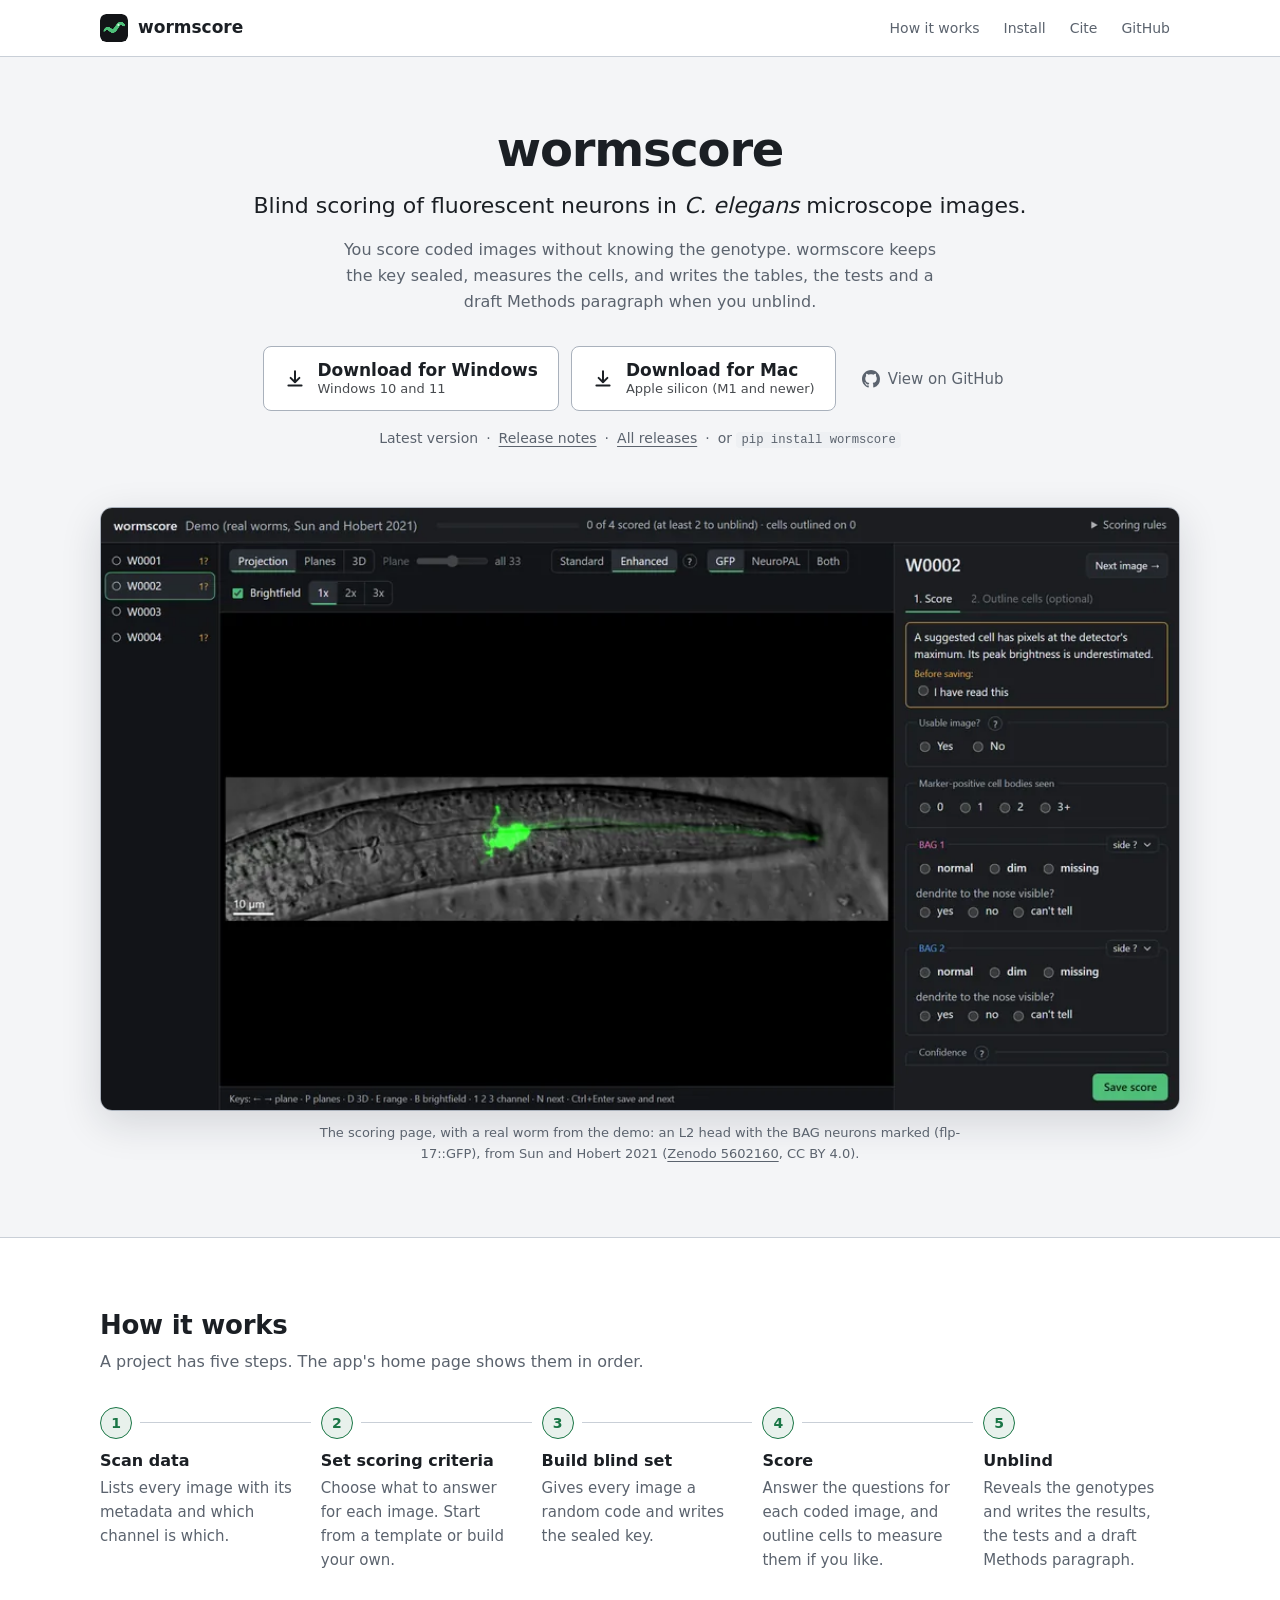
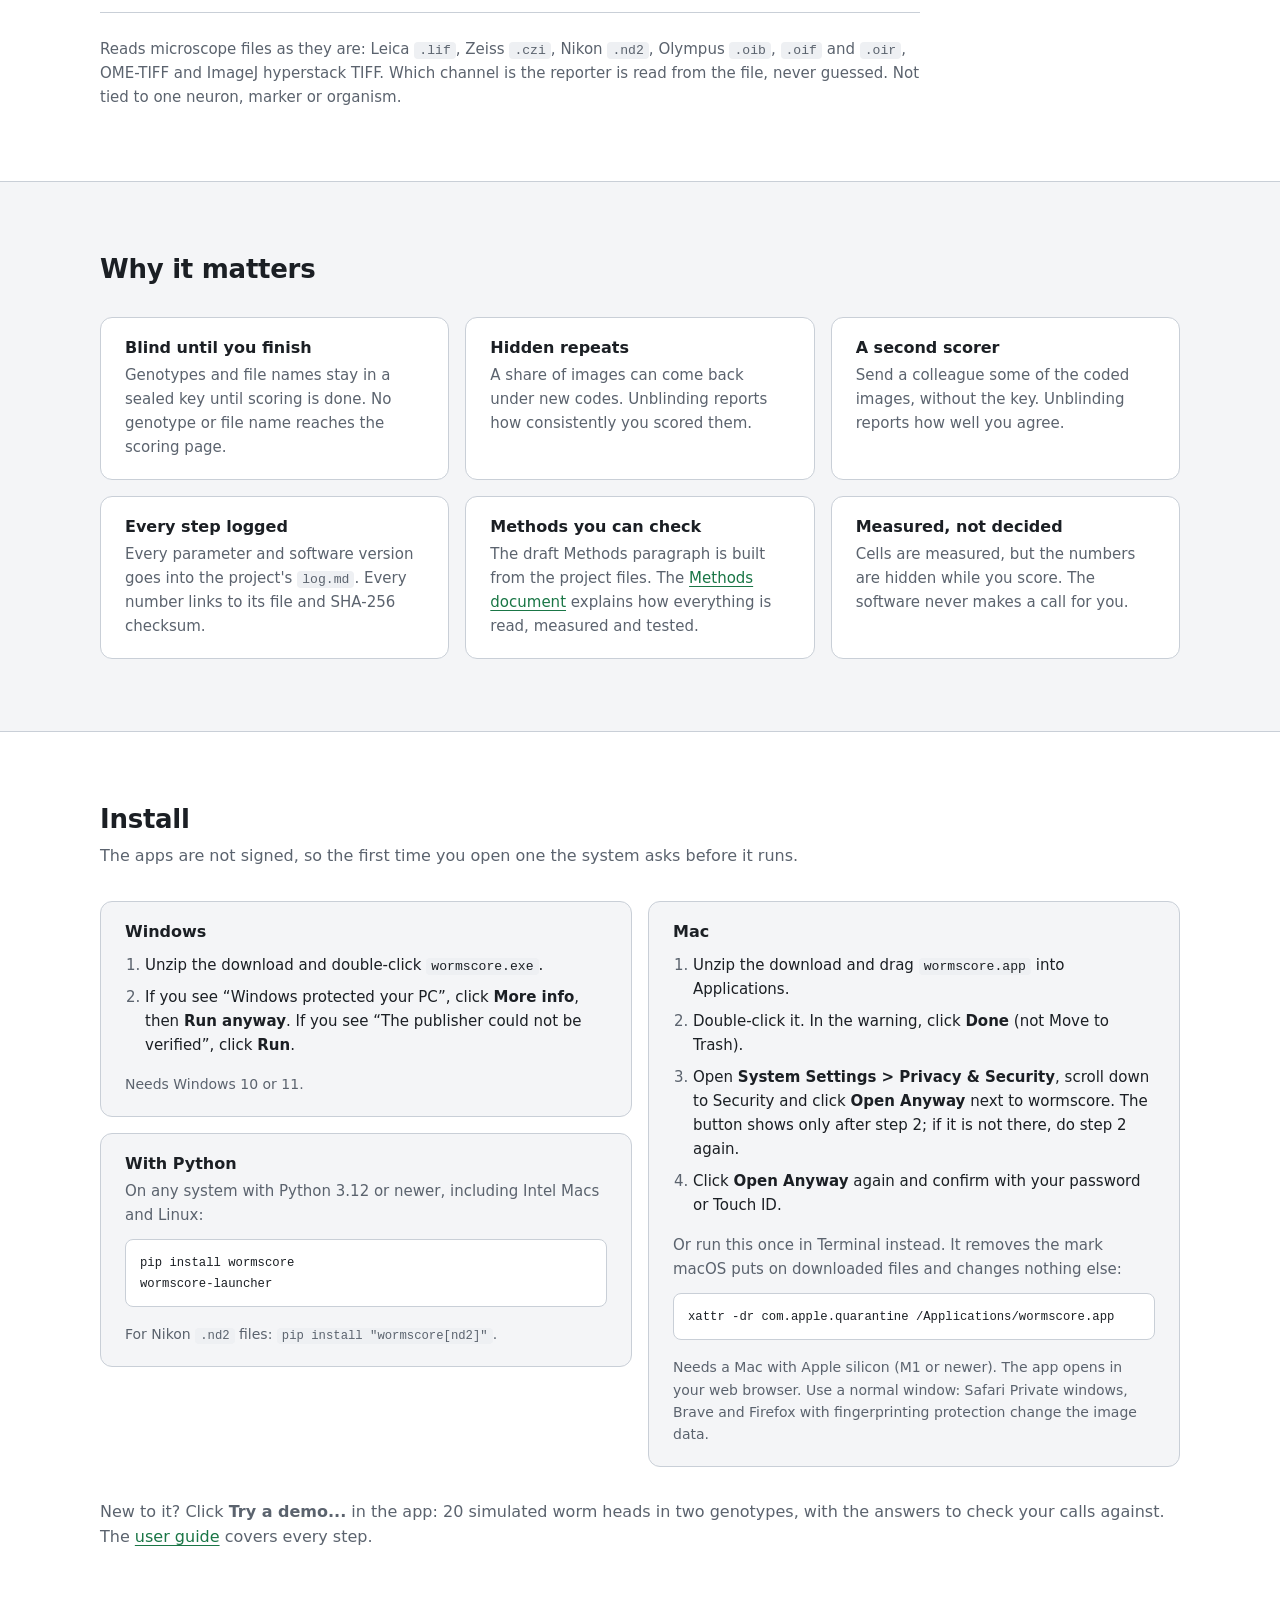
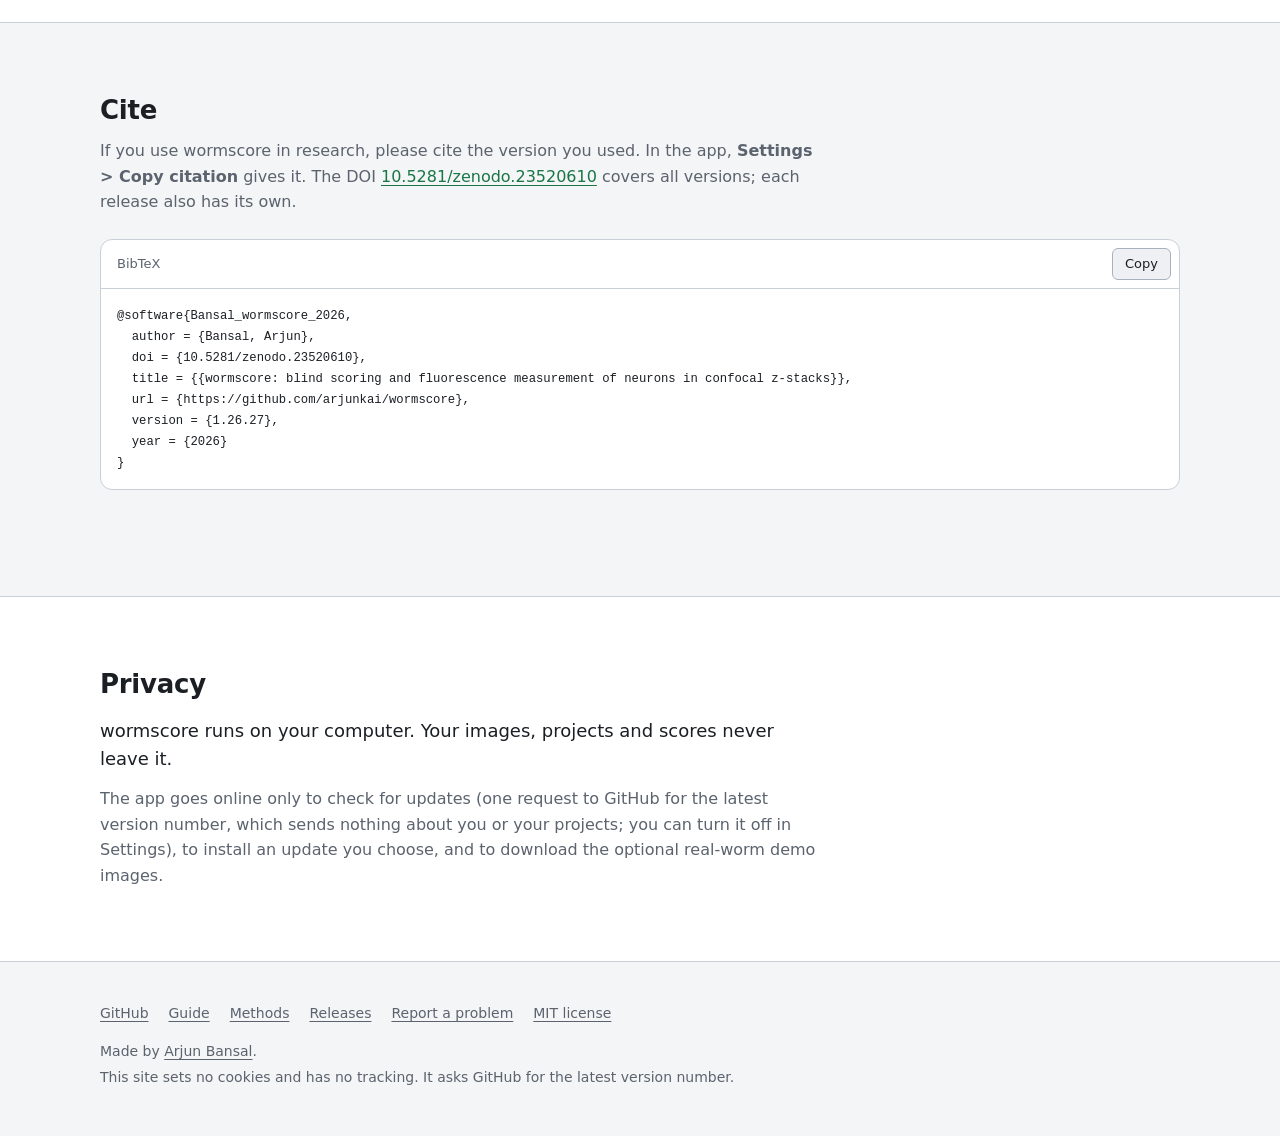
==== index.html @ 53a93a0e "Balance the install columns; 404 page, favicon.ico and a 1200x630 preview image; README wording for " ====
<!doctype html>
<html lang="en">
<head>
<meta charset="utf-8">
<meta name="viewport" content="width=device-width, initial-scale=1">
<title>wormscore: blind scoring of C. elegans images</title>
<meta name="description" content="Free desktop app for blind scoring of fluorescent neurons in C. elegans microscope images. Runs on your computer, reads microscope files as they are, and writes the tables, tests and a draft Methods paragraph when you unblind.">
<meta name="author" content="Arjun Bansal">
<meta name="color-scheme" content="light dark">
<meta name="theme-color" content="#f4f5f7" media="(prefers-color-scheme: light)">
<meta name="theme-color" content="#121417" media="(prefers-color-scheme: dark)">
<link rel="canonical" href="https://wormscore.com/">
<link rel="icon" href="favicon.ico" sizes="any">
<link rel="icon" href="img/icon.svg" type="image/svg+xml">
<link rel="apple-touch-icon" href="img/icon-192.png">
<meta property="og:type" content="website">
<meta property="og:title" content="wormscore">
<meta property="og:description" content="Blind scoring of fluorescent neurons in C. elegans microscope images. Free, open source, runs on your computer.">
<meta property="og:url" content="https://wormscore.com/">
<meta property="og:image" content="https://wormscore.com/img/og.png">
<meta property="og:image:width" content="1200">
<meta property="og:image:height" content="630">
<meta property="og:image:alt" content="The wormscore scoring page">
<meta name="twitter:card" content="summary_large_image">
<link rel="stylesheet" href="style.css">
<script src="site.js" defer></script>
</head>
<body>
<a class="skip" href="#main">Skip to content</a>

<header class="top">
  <div class="wrap top-in">
    <a class="brand" href="./" aria-label="wormscore home"><img src="img/icon.svg" alt="" width="28" height="28"><span>wormscore</span></a>
    <nav class="top-nav" aria-label="Site">
      <a href="#how">How it works</a>
      <a href="#install">Install</a>
      <a href="#cite">Cite</a>
      <a href="https://github.com/arjunkai/wormscore">GitHub</a>
    </nav>
  </div>
</header>

<main id="main">
  <section class="hero wrap" aria-labelledby="title">
    <h1 id="title">wormscore</h1>
    <p class="lede">Blind scoring of fluorescent neurons in <i>C.&nbsp;elegans</i> microscope images.</p>
    <p class="sub">You score coded images without knowing the genotype. wormscore keeps the key sealed, measures
      the cells, and writes the tables, the tests and a draft Methods paragraph when you unblind.</p>

    <div class="dl" role="group" aria-label="Download">
      <a class="dl-btn" id="dl-win" href="https://github.com/arjunkai/wormscore/releases/latest/download/wormscore-windows.zip">
        <svg class="dl-ic" viewBox="0 0 20 20" aria-hidden="true"><path d="M10 3v10m0 0-4-4m4 4 4-4M4 16h12"/></svg>
        <span class="dl-text"><span class="dl-main">Download for Windows</span><span class="dl-sub">Windows 10 and 11</span></span>
      </a>
      <a class="dl-btn" id="dl-mac" href="https://github.com/arjunkai/wormscore/releases/latest/download/wormscore-mac.zip">
        <svg class="dl-ic" viewBox="0 0 20 20" aria-hidden="true"><path d="M10 3v10m0 0-4-4m4 4 4-4M4 16h12"/></svg>
        <span class="dl-text"><span class="dl-main">Download for Mac</span><span class="dl-sub">Apple silicon (M1 and newer)</span></span>
      </a>
      <a class="gh-btn" href="https://github.com/arjunkai/wormscore">
        <svg class="gh-ic" viewBox="0 0 16 16" aria-hidden="true"><path d="M8 0C3.58 0 0 3.58 0 8c0 3.54 2.29 6.53 5.47 7.59.4.07.55-.17.55-.38 0-.19-.01-.82-.01-1.49-2.01.37-2.53-.49-2.69-.94-.09-.23-.48-.94-.82-1.13-.28-.15-.68-.52-.01-.53.63-.01 1.08.58 1.23.82.72 1.21 1.87.87 2.33.66.07-.52.28-.87.51-1.07-1.78-.2-3.64-.89-3.64-3.95 0-.87.31-1.59.82-2.15-.08-.2-.36-1.02.08-2.12 0 0 .67-.21 2.2.82.64-.18 1.32-.27 2-.27.68 0 1.36.09 2 .27 1.53-1.04 2.2-.82 2.2-.82.44 1.1.16 1.92.08 2.12.51.56.82 1.27.82 2.15 0 3.07-1.87 3.75-3.65 3.95.29.25.54.73.54 1.48 0 1.07-.01 1.93-.01 2.2 0 .21.15.46.55.38A8.013 8.013 0 0 0 16 8c0-4.42-3.58-8-8-8z"/></svg>
        View on GitHub
      </a>
    </div>
    <p class="meta">
      <span id="ver">Latest version</span>
      <span class="dot" aria-hidden="true">·</span>
      <a id="notes" href="https://github.com/arjunkai/wormscore/releases/latest">Release notes</a>
      <span class="dot" aria-hidden="true">·</span>
      <a href="https://github.com/arjunkai/wormscore/releases">All releases</a>
      <span class="dot" aria-hidden="true">·</span>
      <span>or <code>pip install wormscore</code></span>
    </p>

    <figure class="shot">
      <picture>
        <source type="image/webp" srcset="img/scoring-1020.webp 1020w, img/scoring-2040.webp 2040w" sizes="(min-width: 1112px) 1080px, calc(100vw - 32px)">
        <img src="img/scoring.png" fetchpriority="high" width="2040" height="1140" alt="The scoring page: a coded image of a worm head with brightfield on, the list of codes on the left and the questions for each cell on the right">
      </picture>
      <figcaption>The scoring page, with a real worm from the demo: an L2 head with the BAG neurons marked
        (flp-17::GFP), from Sun and Hobert 2021 (<a href="https://doi.org/10.5281/zenodo.5602160">Zenodo&nbsp;5602160</a>, CC&nbsp;BY&nbsp;4.0).</figcaption>
    </figure>
  </section>

  <section class="band" id="how" aria-labelledby="how-h">
    <div class="wrap">
      <h2 id="how-h">How it works</h2>
      <p class="intro">A project has five steps. The app's home page shows them in order.</p>
      <ol class="steps">
        <li><h3>Scan data</h3><p>Lists every image with its metadata and which channel is which.</p></li>
        <li><h3>Set scoring criteria</h3><p>Choose what to answer for each image. Start from a template or build your own.</p></li>
        <li><h3>Build blind set</h3><p>Gives every image a random code and writes the sealed key.</p></li>
        <li><h3>Score</h3><p>Answer the questions for each coded image, and outline cells to measure them if you like.</p></li>
        <li><h3>Unblind</h3><p>Reveals the genotypes and writes the results, the tests and a draft Methods paragraph.</p></li>
      </ol>
      <p class="formats">Reads microscope files as they are: Leica <code>.lif</code>, Zeiss <code>.czi</code>,
        Nikon <code>.nd2</code>, Olympus <code>.oib</code>, <code>.oif</code> and <code>.oir</code>, OME-TIFF and
        ImageJ hyperstack TIFF. Which channel is the reporter is read from the file, never guessed.
        Not tied to one neuron, marker or organism.</p>
    </div>
  </section>

  <section class="wrap sect" id="why" aria-labelledby="why-h">
    <h2 id="why-h">Why it matters</h2>
    <div class="grid">
      <div class="card"><h3>Blind until you finish</h3><p>Genotypes and file names stay in a sealed key until scoring is done. No genotype or file name reaches the scoring page.</p></div>
      <div class="card"><h3>Hidden repeats</h3><p>A share of images can come back under new codes. Unblinding reports how consistently you scored them.</p></div>
      <div class="card"><h3>A second scorer</h3><p>Send a colleague some of the coded images, without the key. Unblinding reports how well you agree.</p></div>
      <div class="card"><h3>Every step logged</h3><p>Every parameter and software version goes into the project's <code>log.md</code>. Every number links to its file and SHA-256 checksum.</p></div>
      <div class="card"><h3>Methods you can check</h3><p>The draft Methods paragraph is built from the project files. The <a href="https://github.com/arjunkai/wormscore/blob/main/docs/METHODS.md">Methods document</a> explains how everything is read, measured and tested.</p></div>
      <div class="card"><h3>Measured, not decided</h3><p>Cells are measured, but the numbers are hidden while you score. The software never makes a call for you.</p></div>
    </div>
  </section>

  <section class="band" id="install" aria-labelledby="install-h">
    <div class="wrap">
      <h2 id="install-h">Install</h2>
      <p class="intro">The apps are not signed, so the first time you open one the system asks before it runs.</p>
      <div class="grid two">
        <div class="col">
        <div class="card">
          <h3>Windows</h3>
          <ol class="plain">
            <li>Unzip the download and double-click <code>wormscore.exe</code>.</li>
            <li>If you see <q>Windows protected your PC</q>, click <b>More info</b>, then <b>Run anyway</b>.
              If you see <q>The publisher could not be verified</q>, click <b>Run</b>.</li>
          </ol>
          <p class="req">Needs Windows 10 or 11.</p>
        </div>
        <div class="card">
          <h3>With Python</h3>
          <p>On any system with Python 3.12 or newer, including Intel Macs and Linux:</p>
          <pre><code>pip install wormscore
wormscore-launcher</code></pre>
          <p class="req">For Nikon <code>.nd2</code> files: <code>pip install "wormscore[nd2]"</code>.</p>
        </div>
        </div>
        <div class="card">
          <h3>Mac</h3>
          <ol class="plain">
            <li>Unzip the download and drag <code>wormscore.app</code> into Applications.</li>
            <li>Double-click it. In the warning, click <b>Done</b> (not Move to Trash).</li>
            <li>Open <b>System Settings &gt; Privacy &amp; Security</b>, scroll down to Security and click
              <b>Open Anyway</b> next to wormscore. The button shows only after step 2; if it is not there, do step 2 again.</li>
            <li>Click <b>Open Anyway</b> again and confirm with your password or Touch ID.</li>
          </ol>
          <p class="alt">Or run this once in Terminal instead. It removes the mark macOS puts on downloaded files and changes nothing else:</p>
          <pre><code>xattr -dr com.apple.quarantine /Applications/wormscore.app</code></pre>
          <p class="req">Needs a Mac with Apple silicon (M1 or newer). The app opens in your web browser. Use a normal window: Safari Private windows, Brave and Firefox with fingerprinting protection change the image data.</p>
        </div>
      </div>
      <p class="after">New to it? Click <b>Try a demo...</b> in the app: 20 simulated worm heads in two genotypes, with the answers to check your calls against.
        The <a href="https://github.com/arjunkai/wormscore/blob/main/docs/GUIDE.md">user guide</a> covers every step.</p>
    </div>
  </section>

  <section class="wrap sect" id="cite" aria-labelledby="cite-h">
    <h2 id="cite-h">Cite</h2>
    <p>If you use wormscore in research, please cite the version you used. In the app, <b>Settings &gt; Copy citation</b>
      gives it. The DOI <a href="https://doi.org/10.5281/zenodo.23520610">10.5281/zenodo.23520610</a> covers all versions;
      each release also has its own.</p>
    <div class="cite">
      <div class="cite-head">
        <span>BibTeX</span>
        <button type="button" class="copy" id="copy" hidden>Copy</button>
      </div>
      <pre id="bibtex" tabindex="0" aria-label="BibTeX citation"><code>@software{Bansal_wormscore_2026,
  author = {Bansal, Arjun},
  doi = {10.5281/zenodo.23520610},
  title = {{wormscore: blind scoring and fluorescence measurement of neurons in confocal z-stacks}},
  url = {https://github.com/arjunkai/wormscore},
  version = {<span id="bib-ver">1.26.27</span>},
  year = {2026}
}</code></pre>
    </div>
    <p class="status" id="copy-status" role="status" aria-live="polite"></p>
  </section>

  <section class="band" id="privacy" aria-labelledby="privacy-h">
    <div class="wrap narrow">
      <h2 id="privacy-h">Privacy</h2>
      <p>wormscore runs on your computer. Your images, projects and scores never leave it.</p>
      <p>The app goes online only to check for updates (one request to GitHub for the latest version number,
        which sends nothing about you or your projects; you can turn it off in Settings), to install an update
        you choose, and to download the optional real-worm demo images.</p>
    </div>
  </section>
</main>

<footer class="foot">
  <div class="wrap foot-in">
    <nav aria-label="Links">
      <a href="https://github.com/arjunkai/wormscore">GitHub</a>
      <a href="https://github.com/arjunkai/wormscore/blob/main/docs/GUIDE.md">Guide</a>
      <a href="https://github.com/arjunkai/wormscore/blob/main/docs/METHODS.md">Methods</a>
      <a href="https://github.com/arjunkai/wormscore/releases">Releases</a>
      <a href="https://github.com/arjunkai/wormscore/issues/new">Report a problem</a>
      <a href="https://github.com/arjunkai/wormscore/blob/main/LICENSE">MIT license</a>
    </nav>
    <p>Made by <a href="https://github.com/arjunkai">Arjun Bansal</a>.</p>
    <p>This site sets no cookies and has no tracking. It asks GitHub for the latest version number.</p>
  </div>
</footer>
</body>
</html>
---- style.css ----
/* wormscore.com. Palette and type from the app (src/wormscore/static/home.css). */
:root {
  color-scheme: light;
  --bg: #f4f5f7;
  --panel: #ffffff;
  --raised: #eef0f3;
  --hover: #e6e9ed;
  --line: #c9cfd7;
  --line-strong: #a9b1bc;
  --text: #1b1f24;
  --muted: #5b636e;
  --accent: #1a7646;
  --accent-ink: #ffffff;
  --accent-soft: rgba(26, 118, 70, .10);
  --focus: #2b6fc4;
  --shot-edge: #a9b1bc;

  --radius-sm: 6px;
  --radius: 8px;
  --radius-lg: 12px;
  --font: "Segoe UI Variable Text", "Segoe UI", system-ui, -apple-system, BlinkMacSystemFont, "Helvetica Neue", sans-serif;
  --font-display: "Segoe UI Variable Display", "Segoe UI", system-ui, -apple-system, BlinkMacSystemFont, "Helvetica Neue", sans-serif;
  --mono: ui-monospace, "Cascadia Mono", "SF Mono", Consolas, Menlo, monospace;
  --max: 1080px;
  --gutter: 16px;
}
@media (prefers-color-scheme: dark) {
  :root {
    color-scheme: dark;
    --bg: #121417;
    --panel: #1a1d21;
    --raised: #23272d;
    --hover: #2a2f36;
    --line: #31363d;
    --line-strong: #434a53;
    --text: #e4e6e9;
    --muted: #adb3bc;
    --accent: #4fbf7a;
    --accent-ink: #0d1f14;
    --accent-soft: rgba(79, 191, 122, .12);
    --focus: #5aa9ff;
    --shot-edge: #31363d;
  }
}
@media (min-width: 640px) { :root { --gutter: 24px; } }

* { box-sizing: border-box; }
[hidden] { display: none !important; }
html { scroll-behavior: smooth; -webkit-text-size-adjust: 100%; }
@media (prefers-reduced-motion: reduce) { html { scroll-behavior: auto; } }
body {
  margin: 0; background: var(--bg); color: var(--text);
  font: 16px/1.6 var(--font);
  -webkit-font-smoothing: antialiased;
}
a { color: var(--accent); text-underline-offset: 3px; text-decoration-thickness: 1px; }
a:hover { text-decoration-thickness: 2px; }
a:focus-visible, button:focus-visible, pre:focus-visible { outline: 2px solid var(--focus); outline-offset: 2px; border-radius: 4px; }
code, pre { font-family: var(--mono); font-size: .875em; }
:not(pre) > code { background: var(--raised); padding: 1px 5px; border-radius: 4px; white-space: nowrap; }
h1, h2, h3 { font-family: var(--font-display); line-height: 1.2; margin: 0; }
h2 { font-size: 26px; font-weight: 600; letter-spacing: -.01em; }
h3 { font-size: 16px; font-weight: 600; }
p { margin: 0; }
img { max-width: 100%; height: auto; display: block; }

.wrap { max-width: calc(var(--max) + 2 * var(--gutter)); margin: 0 auto; padding: 0 var(--gutter); }
.narrow p { max-width: 720px; }

.skip { position: absolute; left: -9999px; top: 8px; z-index: 10; background: var(--panel); color: var(--text); padding: 8px 12px; border-radius: var(--radius); }
.skip:focus { left: 8px; }

/* ------------------------------------------------------------ top bar */
.top { background: var(--panel); border-bottom: 1px solid var(--line); }
.top-in { display: flex; align-items: center; justify-content: space-between; gap: 16px; min-height: 56px; }
.brand { display: flex; align-items: center; gap: 10px; color: var(--text); text-decoration: none; font-weight: 600; font-size: 17px; }
.brand img { border-radius: 6px; }
.top-nav { display: flex; gap: 4px; }
.top-nav a { color: var(--muted); text-decoration: none; font-size: 14px; padding: 6px 10px; border-radius: var(--radius-sm); }
.top-nav a:hover { color: var(--text); background: var(--raised); }

/* ------------------------------------------------------------ hero */
.hero { padding-top: 64px; padding-bottom: 72px; text-align: center; }
.hero h1 { font-size: 48px; font-weight: 700; letter-spacing: -.025em; }
.lede { margin-top: 12px; font-size: 22px; line-height: 1.4; font-family: var(--font-display); }
.sub { margin: 16px auto 0; max-width: 600px; color: var(--muted); }

.dl { margin-top: 32px; display: flex; flex-wrap: wrap; justify-content: center; align-items: center; gap: 12px; }
.dl-btn {
  display: inline-flex; align-items: center; gap: 12px; min-width: 260px;
  padding: 12px 20px; border-radius: var(--radius); text-align: left; text-decoration: none;
  background: var(--panel); color: var(--text); border: 1px solid var(--line-strong);
  transition: background .12s, border-color .12s, filter .12s;
}
.dl-btn:hover { background: var(--hover); }
.dl-btn.mine { background: var(--accent); border-color: var(--accent); color: var(--accent-ink); }
.dl-btn.mine:hover { filter: brightness(1.08); background: var(--accent); }
.dl-text { display: flex; flex-direction: column; }
.dl-main { font-weight: 600; font-size: 17px; line-height: 1.3; }
.dl-sub { font-size: 13px; line-height: 1.3; opacity: .8; }
.dl-ic { width: 22px; height: 22px; flex: none; fill: none; stroke: currentColor; stroke-width: 1.8; stroke-linecap: round; stroke-linejoin: round; }
.gh-btn {
  display: inline-flex; align-items: center; gap: 8px; padding: 12px 14px; border-radius: var(--radius);
  color: var(--muted); text-decoration: none; font-size: 15px;
}
.gh-btn:hover { color: var(--text); background: var(--raised); }
.gh-ic { width: 18px; height: 18px; fill: currentColor; }

.meta { margin-top: 16px; font-size: 14px; color: var(--muted); display: flex; flex-wrap: wrap; justify-content: center; gap: 4px 8px; }
.meta a { color: var(--muted); }
.meta a:hover { color: var(--text); }
#ver { font-variant-numeric: tabular-nums; }

.shot { margin: 56px 0 0; }
.shot img { width: 100%; border-radius: var(--radius-lg); border: 1px solid var(--shot-edge); box-shadow: 0 12px 40px rgba(20, 30, 40, .14); }
@media (prefers-color-scheme: dark) { .shot img { box-shadow: 0 12px 40px rgba(0, 0, 0, .5); } }
.shot figcaption { margin: 12px auto 0; max-width: 680px; font-size: 13px; color: var(--muted); }
.shot figcaption a { color: inherit; }

/* ------------------------------------------------------------ sections */
.band { background: var(--panel); border-top: 1px solid var(--line); border-bottom: 1px solid var(--line); padding: 72px 0; }
.sect { padding-top: 72px; padding-bottom: 72px; }
.intro { margin-top: 8px; color: var(--muted); }
.band + .sect, .sect + .band { margin-top: 0; }

.steps { list-style: none; counter-reset: step; margin: 32px 0 0; padding: 0; display: grid; gap: 24px; grid-template-columns: repeat(5, 1fr); }
.steps li { counter-increment: step; position: relative; padding-top: 44px; }
.steps li::before {
  content: counter(step); position: absolute; top: 0; left: 0;
  width: 30px; height: 30px; border-radius: 50%; display: grid; place-items: center;
  font: 600 14px/1 var(--font); color: var(--accent); background: var(--accent-soft); border: 1px solid var(--accent);
}
.steps li:not(:last-child)::after { content: ""; position: absolute; top: 15px; left: 40px; right: -14px; height: 1px; background: var(--line); }
.steps p { margin-top: 6px; color: var(--muted); font-size: 15px; }
.formats { margin-top: 40px; padding-top: 24px; border-top: 1px solid var(--line); color: var(--muted); font-size: 15px; max-width: 820px; }

.grid { margin-top: 32px; display: grid; gap: 16px; grid-template-columns: repeat(3, 1fr); }
.grid.two { grid-template-columns: repeat(2, 1fr); align-items: start; }
.grid > * { min-width: 0; }
.card { background: var(--panel); border: 1px solid var(--line); border-radius: var(--radius-lg); padding: 20px 24px; }
.band .card { background: var(--bg); }
.card p { margin-top: 8px; color: var(--muted); font-size: 15px; }
.card h3 + p { margin-top: 6px; }

.plain { margin: 12px 0 0; padding-left: 20px; font-size: 15px; }
.plain li + li { margin-top: 8px; }
.plain li::marker { color: var(--muted); }
pre { margin: 12px 0 0; padding: 12px 14px; background: var(--raised); border-radius: var(--radius); overflow-x: auto; line-height: 1.5; }
.band pre { background: var(--panel); border: 1px solid var(--line); }
.card .alt { margin-top: 16px; }
.card .req { margin-top: 16px; font-size: 14px; }
.col { display: grid; gap: 16px; }
.after { margin-top: 32px; color: var(--muted); }

/* ------------------------------------------------------------ cite */
#cite > p { margin-top: 12px; max-width: 720px; color: var(--muted); }
.cite { margin-top: 24px; border: 1px solid var(--line); border-radius: var(--radius-lg); background: var(--panel); overflow: hidden; }
.cite-head { display: flex; align-items: center; justify-content: space-between; padding: 8px 8px 8px 16px; border-bottom: 1px solid var(--line); font-size: 13px; color: var(--muted); }
.cite pre { margin: 0; border-radius: 0; background: none; padding: 16px; font-size: 14px; }
.copy {
  font: 500 13px/1 var(--font); color: var(--text); background: var(--raised); border: 1px solid var(--line-strong);
  border-radius: var(--radius-sm); padding: 7px 12px; cursor: pointer; min-height: 32px;
}
.copy:hover { background: var(--hover); }
.status { margin-top: 8px; min-height: 1.6em; font-size: 14px; color: var(--muted); }

/* ------------------------------------------------------------ privacy, footer */
#privacy p + p { margin-top: 12px; }
#privacy h2 + p { margin-top: 16px; }
#privacy p { color: var(--muted); }
#privacy p:first-of-type { color: var(--text); font-size: 18px; }

.foot { padding: 40px 0 48px; font-size: 14px; color: var(--muted); }
.foot nav { display: flex; flex-wrap: wrap; gap: 8px 20px; }
.foot a { color: var(--muted); }
.foot a:hover { color: var(--text); }
.foot p { margin-top: 16px; }
.foot p + p { margin-top: 4px; }

/* ------------------------------------------------------------ narrower screens */
@media (max-width: 960px) {
  .steps { grid-template-columns: 1fr; gap: 20px; max-width: 560px; }
  .steps li { padding: 0 0 0 46px; }
  .steps li::after { display: none; }
  .steps p { margin-top: 2px; }
  .grid { grid-template-columns: repeat(2, 1fr); }
}
@media (max-width: 720px) {
  .grid, .grid.two { grid-template-columns: 1fr; }
  .top-nav a:not(:last-child) { display: none; }
  .hero { padding-top: 40px; padding-bottom: 48px; }
  .hero h1 { font-size: 38px; }
  .lede { font-size: 19px; }
  .band, .sect { padding-top: 48px; padding-bottom: 48px; }
  .sect { padding-top: 48px; }
  h2 { font-size: 22px; }
  .shot { margin-top: 40px; }
  .card { padding: 16px 18px; }
}
@media (max-width: 560px) {
  :not(pre) > code { white-space: normal; overflow-wrap: anywhere; }
  .dl { flex-direction: column; align-items: stretch; }
  .dl-btn { min-width: 0; }
  .gh-btn { justify-content: center; }
  .meta .dot:last-of-type { display: none; }
}

/* ------------------------------------------------------------ 404 */
.notfound h1 { font-size: 32px; }
.notfound p { margin-top: 12px; color: var(--muted); }
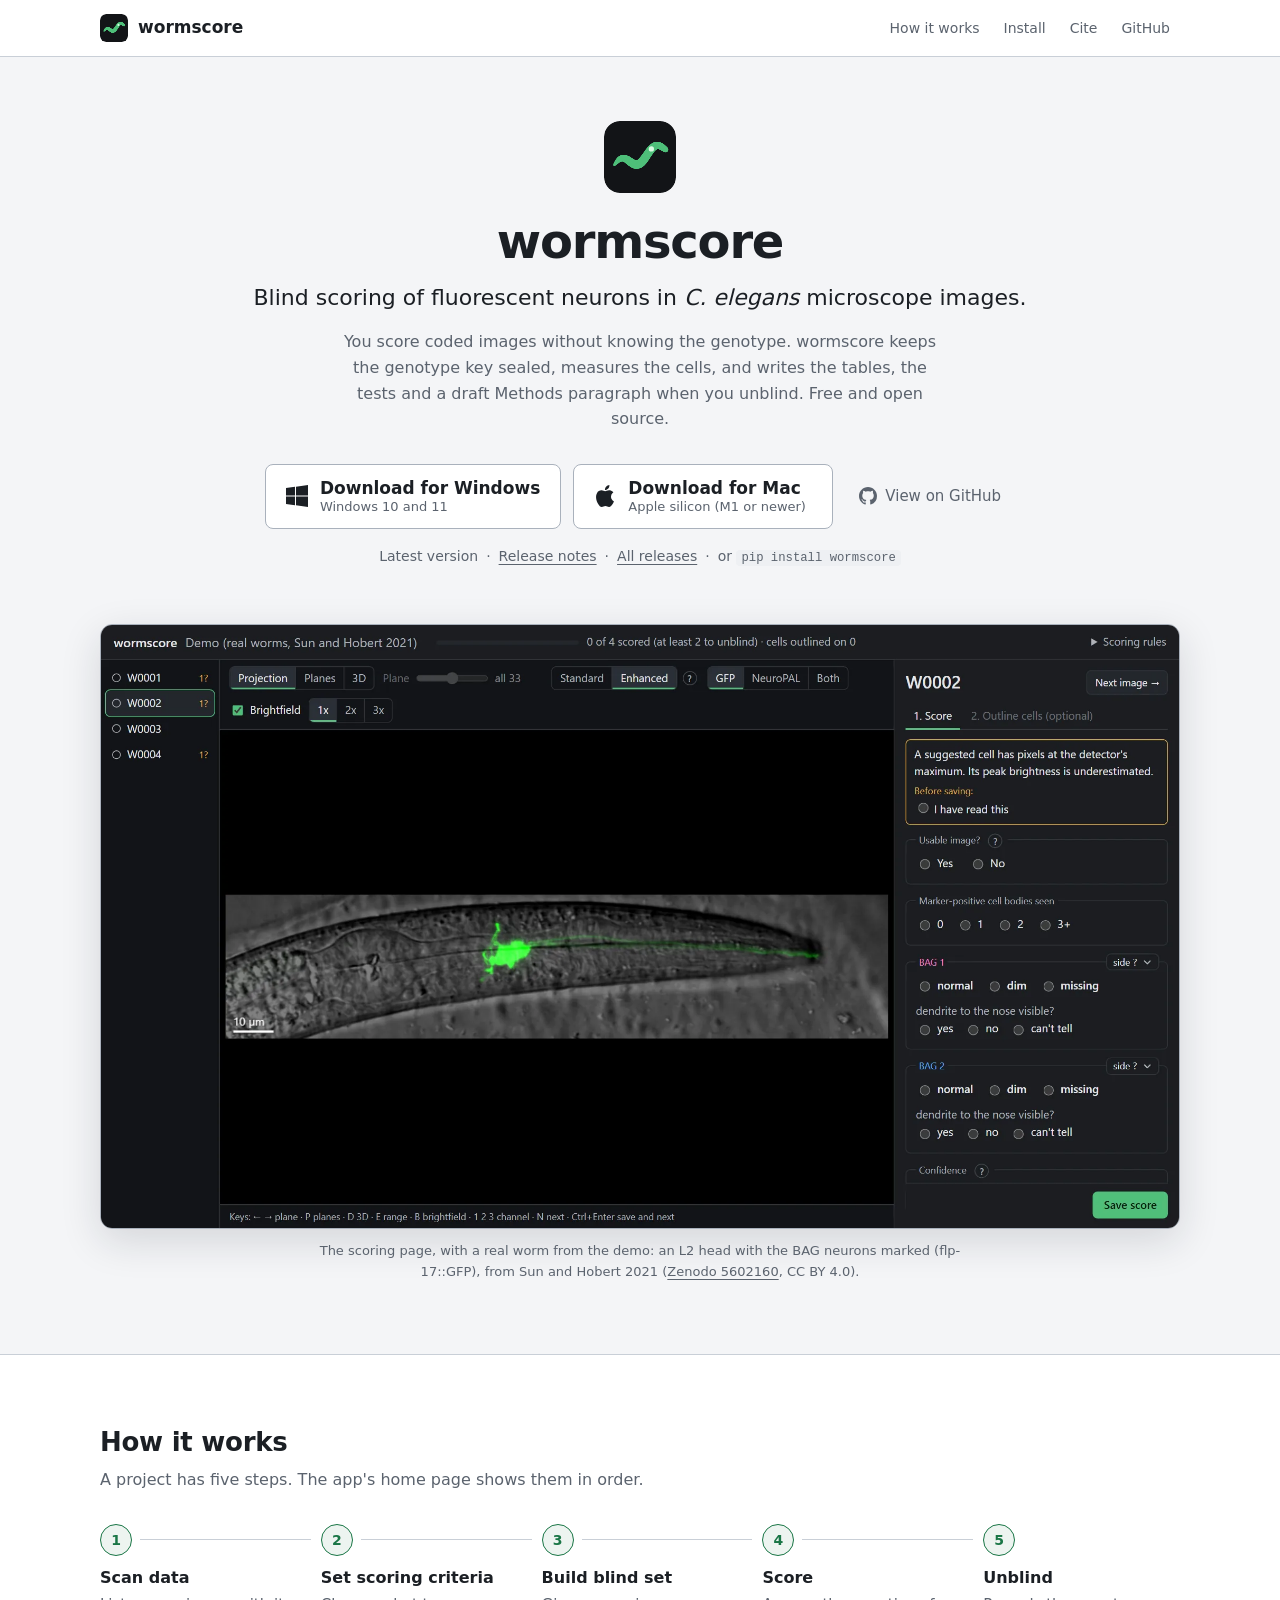
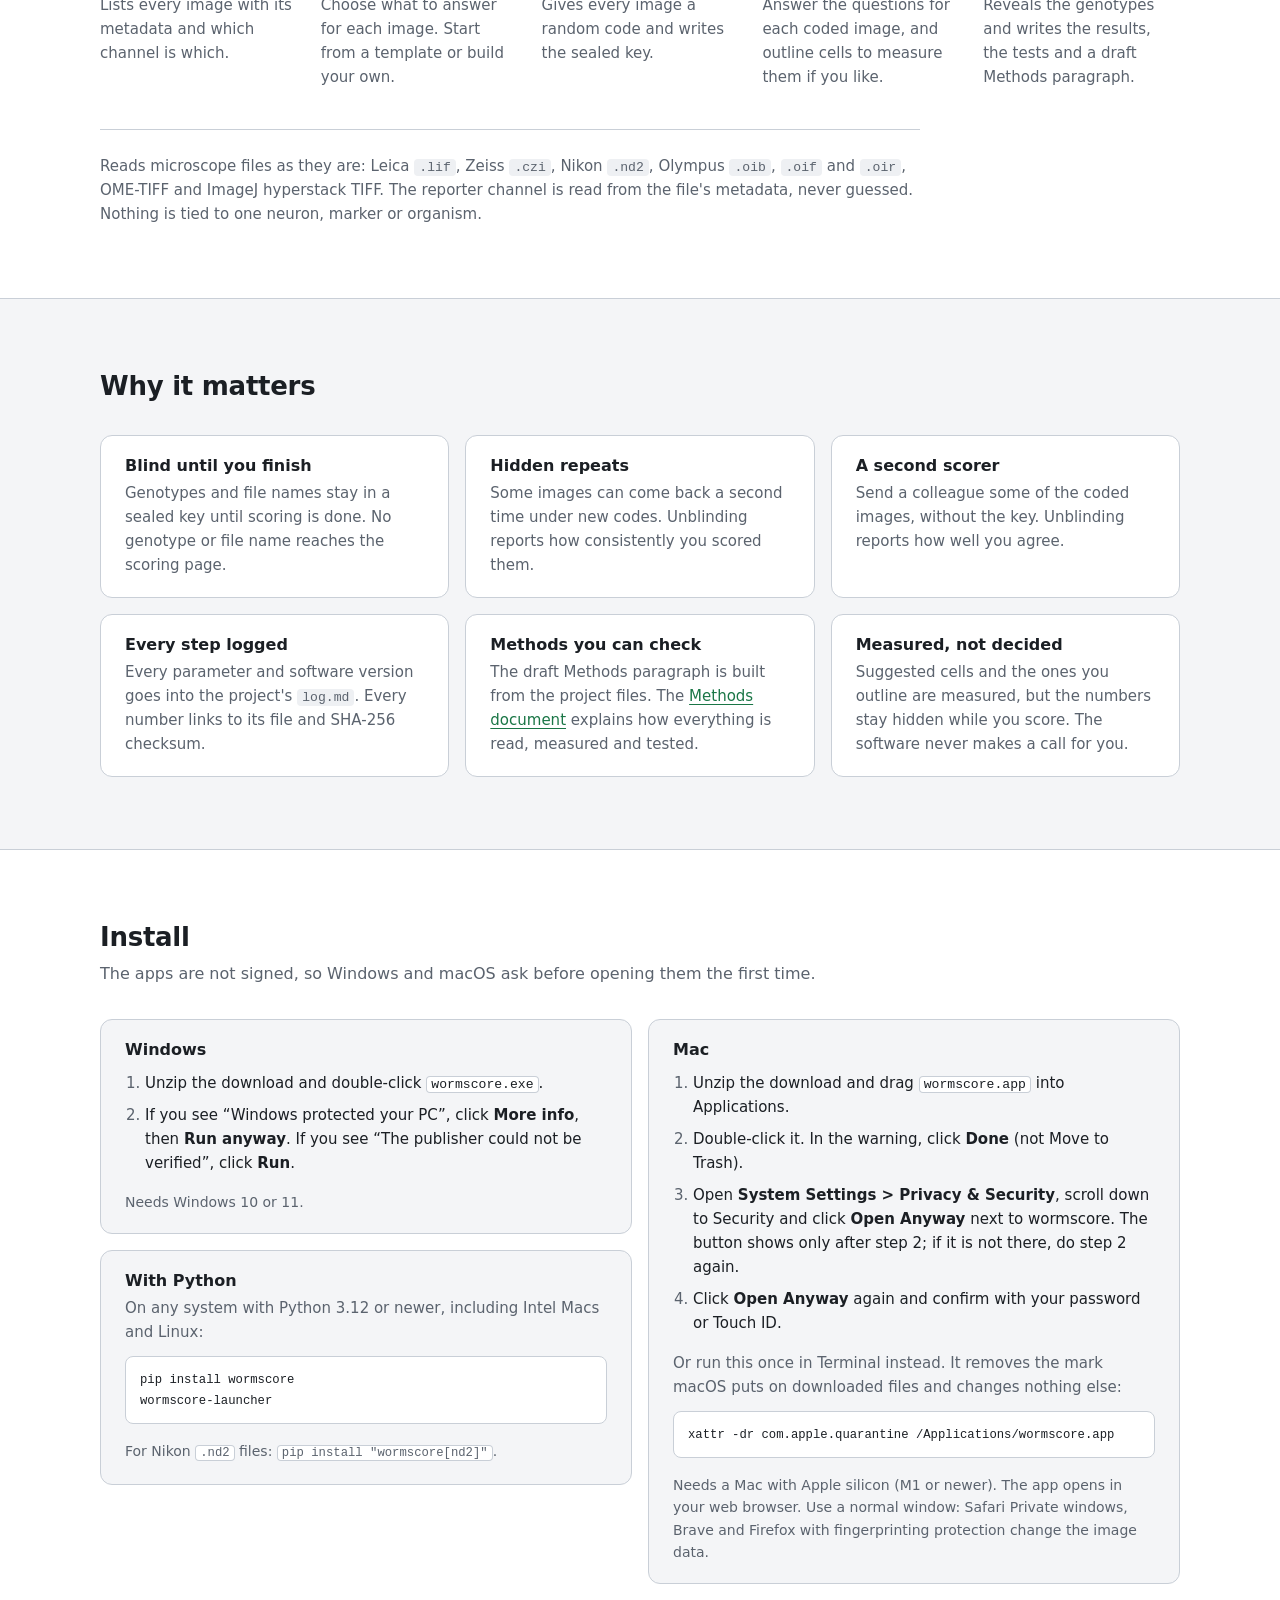
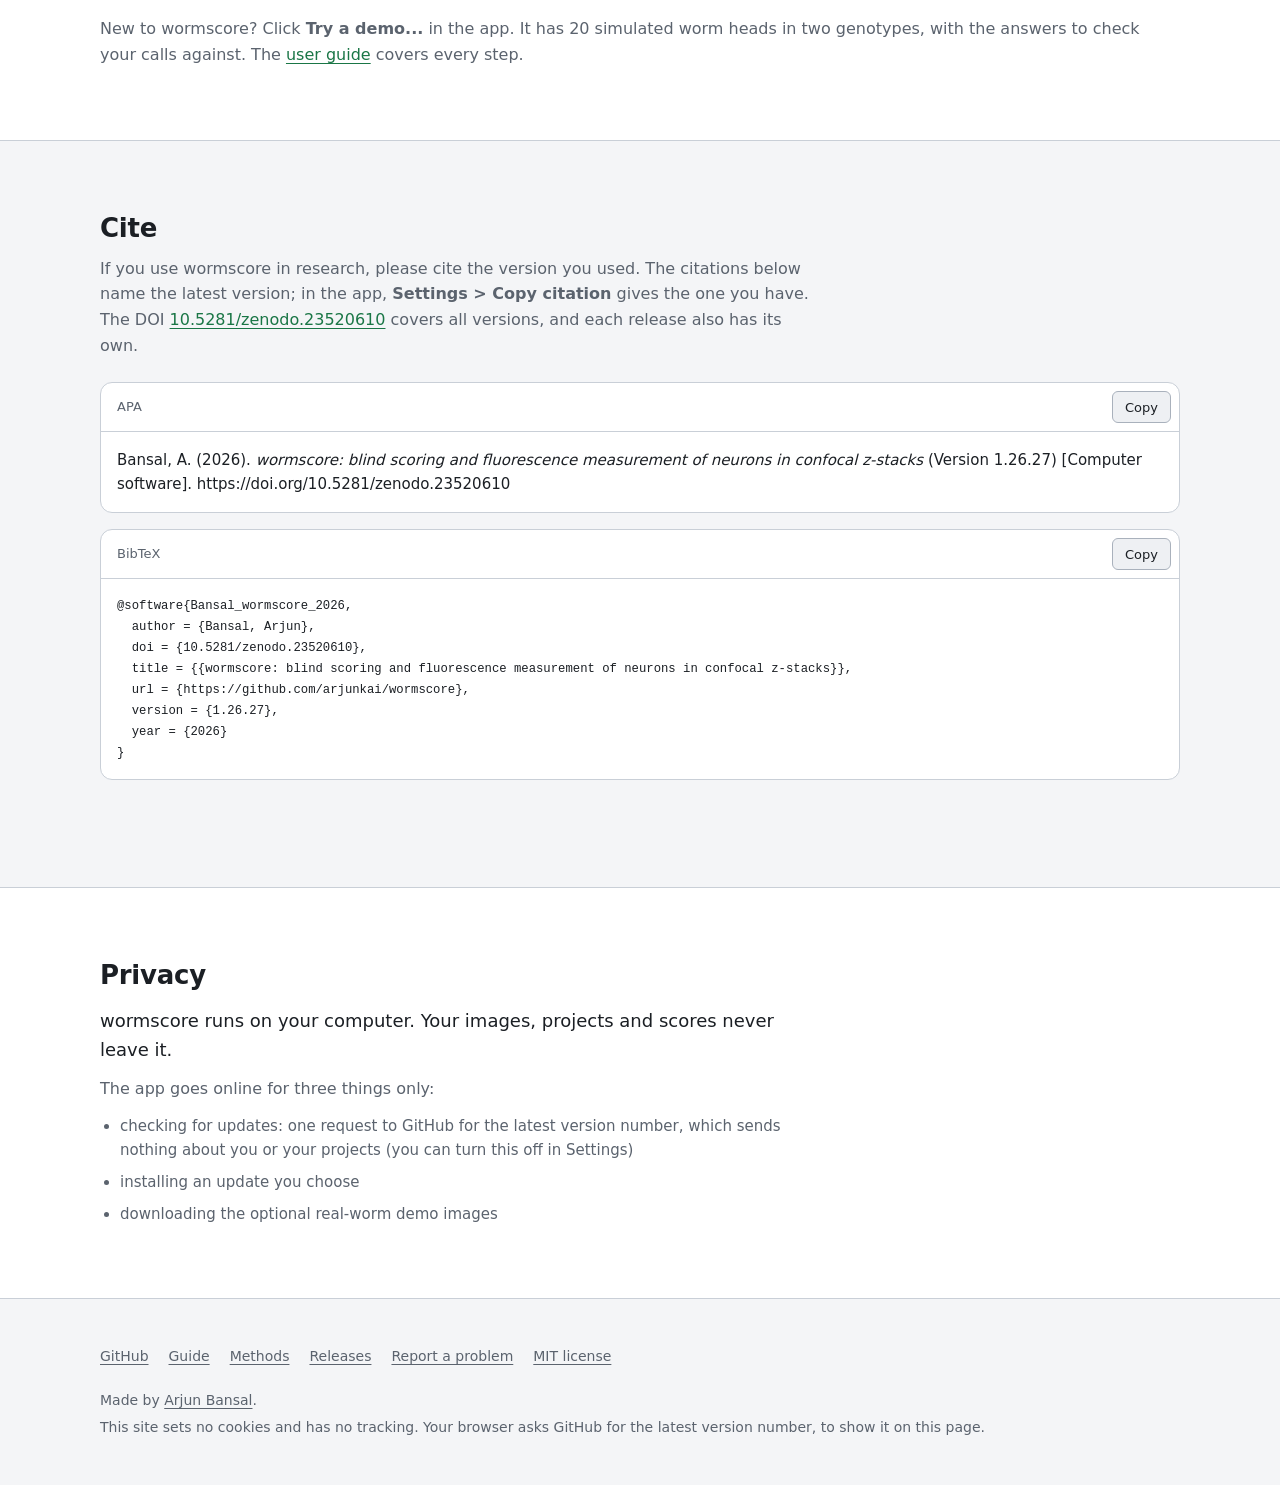
==== commit e8f38db4: "Quieter download buttons with OS logos; app icon in the hero; tab title 'wormscore'; outside links o" ====
--- a/index.html
+++ b/index.html
@@ -3,7 +3,7 @@
 <head>
 <meta charset="utf-8">
 <meta name="viewport" content="width=device-width, initial-scale=1">
-<title>wormscore: blind scoring of C. elegans images</title>
+<title>wormscore</title>
 <meta name="description" content="Free desktop app for blind scoring of fluorescent neurons in C. elegans microscope images. Runs on your computer, reads microscope files as they are, and writes the tables, tests and a draft Methods paragraph when you unblind.">
 <meta name="author" content="Arjun Bansal">
 <meta name="color-scheme" content="light dark">
@@ -24,6 +24,22 @@
 <meta name="twitter:card" content="summary_large_image">
 <link rel="stylesheet" href="style.css">
 <script src="site.js" defer></script>
+<script type="application/ld+json">
+{
+  "@context": "https://schema.org",
+  "@type": "SoftwareApplication",
+  "name": "wormscore",
+  "description": "Blind scoring of fluorescent neurons in C. elegans microscope images.",
+  "url": "https://wormscore.com/",
+  "applicationCategory": "ScientificApplication",
+  "operatingSystem": "Windows 10, Windows 11, macOS (Apple silicon)",
+  "license": "https://opensource.org/licenses/MIT",
+  "author": { "@type": "Person", "name": "Arjun Bansal" },
+  "codeRepository": "https://github.com/arjunkai/wormscore",
+  "sameAs": ["https://github.com/arjunkai/wormscore", "https://doi.org/10.5281/zenodo.23520610", "https://pypi.org/project/wormscore/"],
+  "offers": { "@type": "Offer", "price": "0", "priceCurrency": "USD" }
+}
+</script>
 </head>
 <body>
 <a class="skip" href="#main">Skip to content</a>
@@ -35,28 +51,29 @@
       <a href="#how">How it works</a>
       <a href="#install">Install</a>
       <a href="#cite">Cite</a>
-      <a href="https://github.com/arjunkai/wormscore">GitHub</a>
+      <a href="https://github.com/arjunkai/wormscore" target="_blank" rel="noopener">GitHub</a>
     </nav>
   </div>
 </header>
 
 <main id="main">
   <section class="hero wrap" aria-labelledby="title">
+    <img class="hero-icon" src="img/icon.svg" alt="" width="72" height="72">
     <h1 id="title">wormscore</h1>
     <p class="lede">Blind scoring of fluorescent neurons in <i>C.&nbsp;elegans</i> microscope images.</p>
-    <p class="sub">You score coded images without knowing the genotype. wormscore keeps the key sealed, measures
-      the cells, and writes the tables, the tests and a draft Methods paragraph when you unblind.</p>
+    <p class="sub">You score coded images without knowing the genotype. wormscore keeps the genotype key sealed, measures
+      the cells, and writes the tables, the tests and a draft Methods paragraph when you unblind. Free and open source.</p>
 
     <div class="dl" role="group" aria-label="Download">
       <a class="dl-btn" id="dl-win" href="https://github.com/arjunkai/wormscore/releases/latest/download/wormscore-windows.zip">
-        <svg class="dl-ic" viewBox="0 0 20 20" aria-hidden="true"><path d="M10 3v10m0 0-4-4m4 4 4-4M4 16h12"/></svg>
+        <svg class="dl-ic" viewBox="0 0 24 24" aria-hidden="true"><path d="M0 3.4 9.8 2v9.5H0zM10.9 1.9 24 0v11.5H10.9zM0 12.6h9.8v9.5L0 20.6zM10.9 12.6H24V24l-13.1-1.9z"/></svg>
         <span class="dl-text"><span class="dl-main">Download for Windows</span><span class="dl-sub">Windows 10 and 11</span></span>
       </a>
       <a class="dl-btn" id="dl-mac" href="https://github.com/arjunkai/wormscore/releases/latest/download/wormscore-mac.zip">
-        <svg class="dl-ic" viewBox="0 0 20 20" aria-hidden="true"><path d="M10 3v10m0 0-4-4m4 4 4-4M4 16h12"/></svg>
-        <span class="dl-text"><span class="dl-main">Download for Mac</span><span class="dl-sub">Apple silicon (M1 and newer)</span></span>
+        <svg class="dl-ic" viewBox="0 0 24 24" aria-hidden="true"><path d="M12.152 6.896c-.948 0-2.415-1.078-3.96-1.04-2.04.027-3.913 1.183-4.961 3.014-2.117 3.675-.546 9.103 1.519 12.09 1.013 1.454 2.208 3.09 3.792 3.039 1.52-.065 2.09-.987 3.935-.987 1.831 0 2.35.987 3.96.948 1.637-.026 2.676-1.48 3.676-2.948 1.156-1.688 1.636-3.325 1.662-3.415-.039-.013-3.182-1.221-3.22-4.857-.026-3.04 2.48-4.494 2.597-4.559-1.429-2.09-3.623-2.324-4.39-2.376-2-.156-3.675 1.09-4.61 1.09zM15.53 3.83c.843-1.012 1.4-2.427 1.245-3.83-1.207.052-2.662.805-3.532 1.818-.78.896-1.454 2.338-1.273 3.714 1.338.104 2.715-.688 3.559-1.701"/></svg>
+        <span class="dl-text"><span class="dl-main">Download for Mac</span><span class="dl-sub">Apple silicon (M1 or newer)</span></span>
       </a>
-      <a class="gh-btn" href="https://github.com/arjunkai/wormscore">
+      <a class="gh-btn" href="https://github.com/arjunkai/wormscore" target="_blank" rel="noopener">
         <svg class="gh-ic" viewBox="0 0 16 16" aria-hidden="true"><path d="M8 0C3.58 0 0 3.58 0 8c0 3.54 2.29 6.53 5.47 7.59.4.07.55-.17.55-.38 0-.19-.01-.82-.01-1.49-2.01.37-2.53-.49-2.69-.94-.09-.23-.48-.94-.82-1.13-.28-.15-.68-.52-.01-.53.63-.01 1.08.58 1.23.82.72 1.21 1.87.87 2.33.66.07-.52.28-.87.51-1.07-1.78-.2-3.64-.89-3.64-3.95 0-.87.31-1.59.82-2.15-.08-.2-.36-1.02.08-2.12 0 0 .67-.21 2.2.82.64-.18 1.32-.27 2-.27.68 0 1.36.09 2 .27 1.53-1.04 2.2-.82 2.2-.82.44 1.1.16 1.92.08 2.12.51.56.82 1.27.82 2.15 0 3.07-1.87 3.75-3.65 3.95.29.25.54.73.54 1.48 0 1.07-.01 1.93-.01 2.2 0 .21.15.46.55.38A8.013 8.013 0 0 0 16 8c0-4.42-3.58-8-8-8z"/></svg>
         View on GitHub
       </a>
@@ -64,9 +81,9 @@
     <p class="meta">
       <span id="ver">Latest version</span>
       <span class="dot" aria-hidden="true">·</span>
-      <a id="notes" href="https://github.com/arjunkai/wormscore/releases/latest">Release notes</a>
+      <a id="notes" href="https://github.com/arjunkai/wormscore/releases/latest" target="_blank" rel="noopener">Release notes</a>
       <span class="dot" aria-hidden="true">·</span>
-      <a href="https://github.com/arjunkai/wormscore/releases">All releases</a>
+      <a href="https://github.com/arjunkai/wormscore/releases" target="_blank" rel="noopener">All releases</a>
       <span class="dot" aria-hidden="true">·</span>
       <span>or <code>pip install wormscore</code></span>
     </p>
@@ -77,7 +94,7 @@
         <img src="img/scoring.png" fetchpriority="high" width="2040" height="1140" alt="The scoring page: a coded image of a worm head with brightfield on, the list of codes on the left and the questions for each cell on the right">
       </picture>
       <figcaption>The scoring page, with a real worm from the demo: an L2 head with the BAG neurons marked
-        (flp-17::GFP), from Sun and Hobert 2021 (<a href="https://doi.org/10.5281/zenodo.5602160">Zenodo&nbsp;5602160</a>, CC&nbsp;BY&nbsp;4.0).</figcaption>
+        (flp-17::GFP), from Sun and Hobert 2021 (<a href="https://doi.org/10.5281/zenodo.5602160" target="_blank" rel="noopener">Zenodo&nbsp;5602160</a>, CC&nbsp;BY&nbsp;4.0).</figcaption>
     </figure>
   </section>
 
@@ -94,8 +111,8 @@
       </ol>
       <p class="formats">Reads microscope files as they are: Leica <code>.lif</code>, Zeiss <code>.czi</code>,
         Nikon <code>.nd2</code>, Olympus <code>.oib</code>, <code>.oif</code> and <code>.oir</code>, OME-TIFF and
-        ImageJ hyperstack TIFF. Which channel is the reporter is read from the file, never guessed.
-        Not tied to one neuron, marker or organism.</p>
+        ImageJ hyperstack TIFF. The reporter channel is read from the file's metadata, never guessed.
+        Nothing is tied to one neuron, marker or organism.</p>
     </div>
   </section>
 
@@ -103,18 +120,18 @@
     <h2 id="why-h">Why it matters</h2>
     <div class="grid">
       <div class="card"><h3>Blind until you finish</h3><p>Genotypes and file names stay in a sealed key until scoring is done. No genotype or file name reaches the scoring page.</p></div>
-      <div class="card"><h3>Hidden repeats</h3><p>A share of images can come back under new codes. Unblinding reports how consistently you scored them.</p></div>
+      <div class="card"><h3>Hidden repeats</h3><p>Some images can come back a second time under new codes. Unblinding reports how consistently you scored them.</p></div>
       <div class="card"><h3>A second scorer</h3><p>Send a colleague some of the coded images, without the key. Unblinding reports how well you agree.</p></div>
       <div class="card"><h3>Every step logged</h3><p>Every parameter and software version goes into the project's <code>log.md</code>. Every number links to its file and SHA-256 checksum.</p></div>
-      <div class="card"><h3>Methods you can check</h3><p>The draft Methods paragraph is built from the project files. The <a href="https://github.com/arjunkai/wormscore/blob/main/docs/METHODS.md">Methods document</a> explains how everything is read, measured and tested.</p></div>
-      <div class="card"><h3>Measured, not decided</h3><p>Cells are measured, but the numbers are hidden while you score. The software never makes a call for you.</p></div>
+      <div class="card"><h3>Methods you can check</h3><p>The draft Methods paragraph is built from the project files. The <a href="https://github.com/arjunkai/wormscore/blob/main/docs/METHODS.md" target="_blank" rel="noopener">Methods document</a> explains how everything is read, measured and tested.</p></div>
+      <div class="card"><h3>Measured, not decided</h3><p>Suggested cells and the ones you outline are measured, but the numbers stay hidden while you score. The software never makes a call for you.</p></div>
     </div>
   </section>
 
   <section class="band" id="install" aria-labelledby="install-h">
     <div class="wrap">
       <h2 id="install-h">Install</h2>
-      <p class="intro">The apps are not signed, so the first time you open one the system asks before it runs.</p>
+      <p class="intro">The apps are not signed, so Windows and macOS ask before opening them the first time.</p>
       <div class="grid two">
         <div class="col">
         <div class="card">
@@ -148,27 +165,34 @@
           <p class="req">Needs a Mac with Apple silicon (M1 or newer). The app opens in your web browser. Use a normal window: Safari Private windows, Brave and Firefox with fingerprinting protection change the image data.</p>
         </div>
       </div>
-      <p class="after">New to it? Click <b>Try a demo...</b> in the app: 20 simulated worm heads in two genotypes, with the answers to check your calls against.
-        The <a href="https://github.com/arjunkai/wormscore/blob/main/docs/GUIDE.md">user guide</a> covers every step.</p>
+      <p class="after">New to wormscore? Click <b>Try a demo...</b> in the app. It has 20 simulated worm heads in two genotypes, with the answers to check your calls against.
+        The <a href="https://github.com/arjunkai/wormscore/blob/main/docs/GUIDE.md" target="_blank" rel="noopener">user guide</a> covers every step.</p>
     </div>
   </section>
 
   <section class="wrap sect" id="cite" aria-labelledby="cite-h">
     <h2 id="cite-h">Cite</h2>
-    <p>If you use wormscore in research, please cite the version you used. In the app, <b>Settings &gt; Copy citation</b>
-      gives it. The DOI <a href="https://doi.org/10.5281/zenodo.23520610">10.5281/zenodo.23520610</a> covers all versions;
-      each release also has its own.</p>
+    <p>If you use wormscore in research, please cite the version you used. The citations below name the
+      latest version; in the app, <b>Settings &gt; Copy citation</b> gives the one you have. The DOI
+      <a href="https://doi.org/10.5281/zenodo.23520610" target="_blank" rel="noopener">10.5281/zenodo.23520610</a> covers all versions, and each release also has its own.</p>
     <div class="cite">
       <div class="cite-head">
-        <span>BibTeX</span>
-        <button type="button" class="copy" id="copy" hidden>Copy</button>
+        <span id="apa-h">APA</span>
+        <button type="button" class="copy" data-copy="apa" aria-label="Copy APA citation" hidden>Copy</button>
       </div>
-      <pre id="bibtex" tabindex="0" aria-label="BibTeX citation"><code>@software{Bansal_wormscore_2026,
+      <p class="cite-apa" id="apa" tabindex="0" aria-labelledby="apa-h">Bansal, A. (2026). <i>wormscore: blind scoring and fluorescence measurement of neurons in confocal z-stacks</i> (Version <span class="cite-ver">1.26.27</span>) [Computer software]. https://doi.org/10.5281/zenodo.23520610</p>
+    </div>
+    <div class="cite">
+      <div class="cite-head">
+        <span id="bib-h">BibTeX</span>
+        <button type="button" class="copy" data-copy="bibtex" aria-label="Copy BibTeX citation" hidden>Copy</button>
+      </div>
+      <pre id="bibtex" tabindex="0" aria-labelledby="bib-h"><code>@software{Bansal_wormscore_2026,
   author = {Bansal, Arjun},
   doi = {10.5281/zenodo.23520610},
   title = {{wormscore: blind scoring and fluorescence measurement of neurons in confocal z-stacks}},
   url = {https://github.com/arjunkai/wormscore},
-  version = {<span id="bib-ver">1.26.27</span>},
+  version = {<span class="cite-ver">1.26.27</span>},
   year = {2026}
 }</code></pre>
     </div>
@@ -179,9 +203,12 @@
     <div class="wrap narrow">
       <h2 id="privacy-h">Privacy</h2>
       <p>wormscore runs on your computer. Your images, projects and scores never leave it.</p>
-      <p>The app goes online only to check for updates (one request to GitHub for the latest version number,
-        which sends nothing about you or your projects; you can turn it off in Settings), to install an update
-        you choose, and to download the optional real-worm demo images.</p>
+      <p>The app goes online for three things only:</p>
+      <ul class="plain">
+        <li>checking for updates: one request to GitHub for the latest version number, which sends nothing about you or your projects (you can turn this off in Settings)</li>
+        <li>installing an update you choose</li>
+        <li>downloading the optional real-worm demo images</li>
+      </ul>
     </div>
   </section>
 </main>
@@ -189,15 +216,15 @@
 <footer class="foot">
   <div class="wrap foot-in">
     <nav aria-label="Links">
-      <a href="https://github.com/arjunkai/wormscore">GitHub</a>
-      <a href="https://github.com/arjunkai/wormscore/blob/main/docs/GUIDE.md">Guide</a>
-      <a href="https://github.com/arjunkai/wormscore/blob/main/docs/METHODS.md">Methods</a>
-      <a href="https://github.com/arjunkai/wormscore/releases">Releases</a>
-      <a href="https://github.com/arjunkai/wormscore/issues/new">Report a problem</a>
-      <a href="https://github.com/arjunkai/wormscore/blob/main/LICENSE">MIT license</a>
+      <a href="https://github.com/arjunkai/wormscore" target="_blank" rel="noopener">GitHub</a>
+      <a href="https://github.com/arjunkai/wormscore/blob/main/docs/GUIDE.md" target="_blank" rel="noopener">Guide</a>
+      <a href="https://github.com/arjunkai/wormscore/blob/main/docs/METHODS.md" target="_blank" rel="noopener">Methods</a>
+      <a href="https://github.com/arjunkai/wormscore/releases" target="_blank" rel="noopener">Releases</a>
+      <a href="https://github.com/arjunkai/wormscore/issues/new" target="_blank" rel="noopener">Report a problem</a>
+      <a href="https://github.com/arjunkai/wormscore/blob/main/LICENSE" target="_blank" rel="noopener">MIT license</a>
     </nav>
-    <p>Made by <a href="https://github.com/arjunkai">Arjun Bansal</a>.</p>
-    <p>This site sets no cookies and has no tracking. It asks GitHub for the latest version number.</p>
+    <p>Made by <a href="https://github.com/arjunkai" target="_blank" rel="noopener">Arjun Bansal</a>.</p>
+    <p>This site sets no cookies and has no tracking. Your browser asks GitHub for the latest version number, to show it on this page.</p>
   </div>
 </footer>
 </body>
--- a/style.css
+++ b/style.css
@@ -11,7 +11,8 @@
   --muted: #5b636e;
   --accent: #1a7646;
   --accent-ink: #ffffff;
-  --accent-soft: rgba(26, 118, 70, .10);
+  --accent-soft: rgba(26, 118, 70, .08);
+  --accent-hover: rgba(26, 118, 70, .14);
   --focus: #2b6fc4;
   --shot-edge: #a9b1bc;
 
@@ -37,7 +38,8 @@
     --muted: #adb3bc;
     --accent: #4fbf7a;
     --accent-ink: #0d1f14;
-    --accent-soft: rgba(79, 191, 122, .12);
+    --accent-soft: rgba(79, 191, 122, .10);
+    --accent-hover: rgba(79, 191, 122, .16);
     --focus: #5aa9ff;
     --shot-edge: #31363d;
   }
@@ -81,6 +83,8 @@
 
 /* ------------------------------------------------------------ hero */
 .hero { padding-top: 64px; padding-bottom: 72px; text-align: center; }
+.hero-icon { margin: 0 auto 20px; border-radius: 16px; }
+@media (prefers-color-scheme: dark) { .hero-icon { box-shadow: 0 0 0 1px var(--line-strong); } }
 .hero h1 { font-size: 48px; font-weight: 700; letter-spacing: -.025em; }
 .lede { margin-top: 12px; font-size: 22px; line-height: 1.4; font-family: var(--font-display); }
 .sub { margin: 16px auto 0; max-width: 600px; color: var(--muted); }
@@ -93,12 +97,13 @@
   transition: background .12s, border-color .12s, filter .12s;
 }
 .dl-btn:hover { background: var(--hover); }
-.dl-btn.mine { background: var(--accent); border-color: var(--accent); color: var(--accent-ink); }
-.dl-btn.mine:hover { filter: brightness(1.08); background: var(--accent); }
+.dl-btn.mine { background: var(--accent-soft); border-color: var(--accent); box-shadow: inset 0 0 0 1px var(--accent); }
+.dl-btn.mine:hover { background: var(--accent-hover); }
+.dl-btn.mine .dl-ic { color: var(--accent); }
 .dl-text { display: flex; flex-direction: column; }
 .dl-main { font-weight: 600; font-size: 17px; line-height: 1.3; }
-.dl-sub { font-size: 13px; line-height: 1.3; opacity: .8; }
-.dl-ic { width: 22px; height: 22px; flex: none; fill: none; stroke: currentColor; stroke-width: 1.8; stroke-linecap: round; stroke-linejoin: round; }
+.dl-sub { font-size: 13px; line-height: 1.3; color: var(--muted); }
+.dl-ic { width: 22px; height: 22px; flex: none; fill: currentColor; }
 .gh-btn {
   display: inline-flex; align-items: center; gap: 8px; padding: 12px 14px; border-radius: var(--radius);
   color: var(--muted); text-decoration: none; font-size: 15px;
@@ -139,6 +144,7 @@
 .grid > * { min-width: 0; }
 .card { background: var(--panel); border: 1px solid var(--line); border-radius: var(--radius-lg); padding: 20px 24px; }
 .band .card { background: var(--bg); }
+.band .card :not(pre) > code { background: var(--panel); box-shadow: inset 0 0 0 1px var(--line); }
 .card p { margin-top: 8px; color: var(--muted); font-size: 15px; }
 .card h3 + p { margin-top: 6px; }
 
@@ -154,6 +160,8 @@
 
 /* ------------------------------------------------------------ cite */
 #cite > p { margin-top: 12px; max-width: 720px; color: var(--muted); }
+.cite + .cite { margin-top: 16px; }
+.cite-apa { padding: 16px; font-size: 15px; overflow-wrap: anywhere; }
 .cite { margin-top: 24px; border: 1px solid var(--line); border-radius: var(--radius-lg); background: var(--panel); overflow: hidden; }
 .cite-head { display: flex; align-items: center; justify-content: space-between; padding: 8px 8px 8px 16px; border-bottom: 1px solid var(--line); font-size: 13px; color: var(--muted); }
 .cite pre { margin: 0; border-radius: 0; background: none; padding: 16px; font-size: 14px; }
@@ -167,11 +175,13 @@
 /* ------------------------------------------------------------ privacy, footer */
 #privacy p + p { margin-top: 12px; }
 #privacy h2 + p { margin-top: 16px; }
-#privacy p { color: var(--muted); }
+#privacy p, #privacy li { color: var(--muted); }
+#privacy .plain { max-width: 720px; }
 #privacy p:first-of-type { color: var(--text); font-size: 18px; }
 
 .foot { padding: 40px 0 48px; font-size: 14px; color: var(--muted); }
-.foot nav { display: flex; flex-wrap: wrap; gap: 8px 20px; }
+.foot nav { display: flex; flex-wrap: wrap; gap: 4px 20px; }
+.foot nav a { display: inline-block; padding: 6px 0; }
 .foot a { color: var(--muted); }
 .foot a:hover { color: var(--text); }
 .foot p { margin-top: 16px; }
@@ -190,6 +200,7 @@
   .top-nav a:not(:last-child) { display: none; }
   .hero { padding-top: 40px; padding-bottom: 48px; }
   .hero h1 { font-size: 38px; }
+  .hero-icon { width: 56px; height: 56px; margin-bottom: 16px; border-radius: 12px; }
   .lede { font-size: 19px; }
   .band, .sect { padding-top: 48px; padding-bottom: 48px; }
   .sect { padding-top: 48px; }
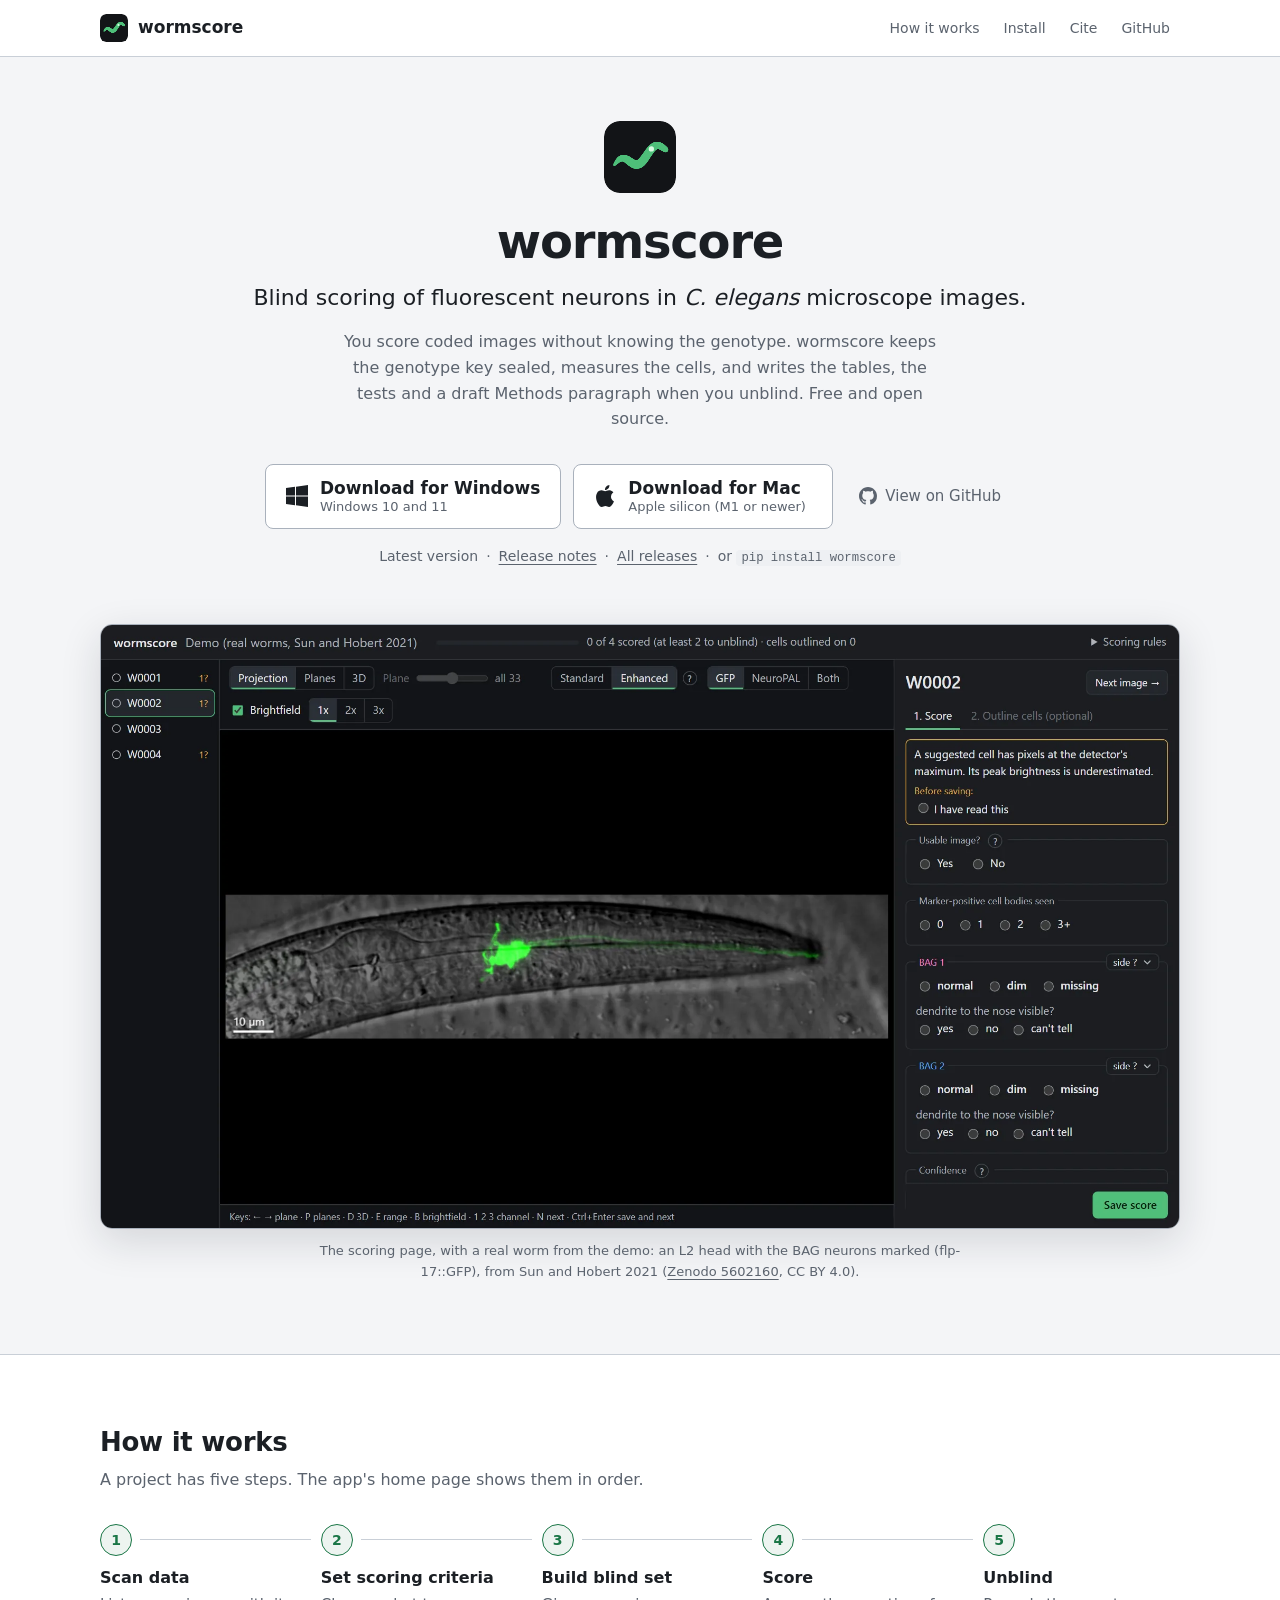
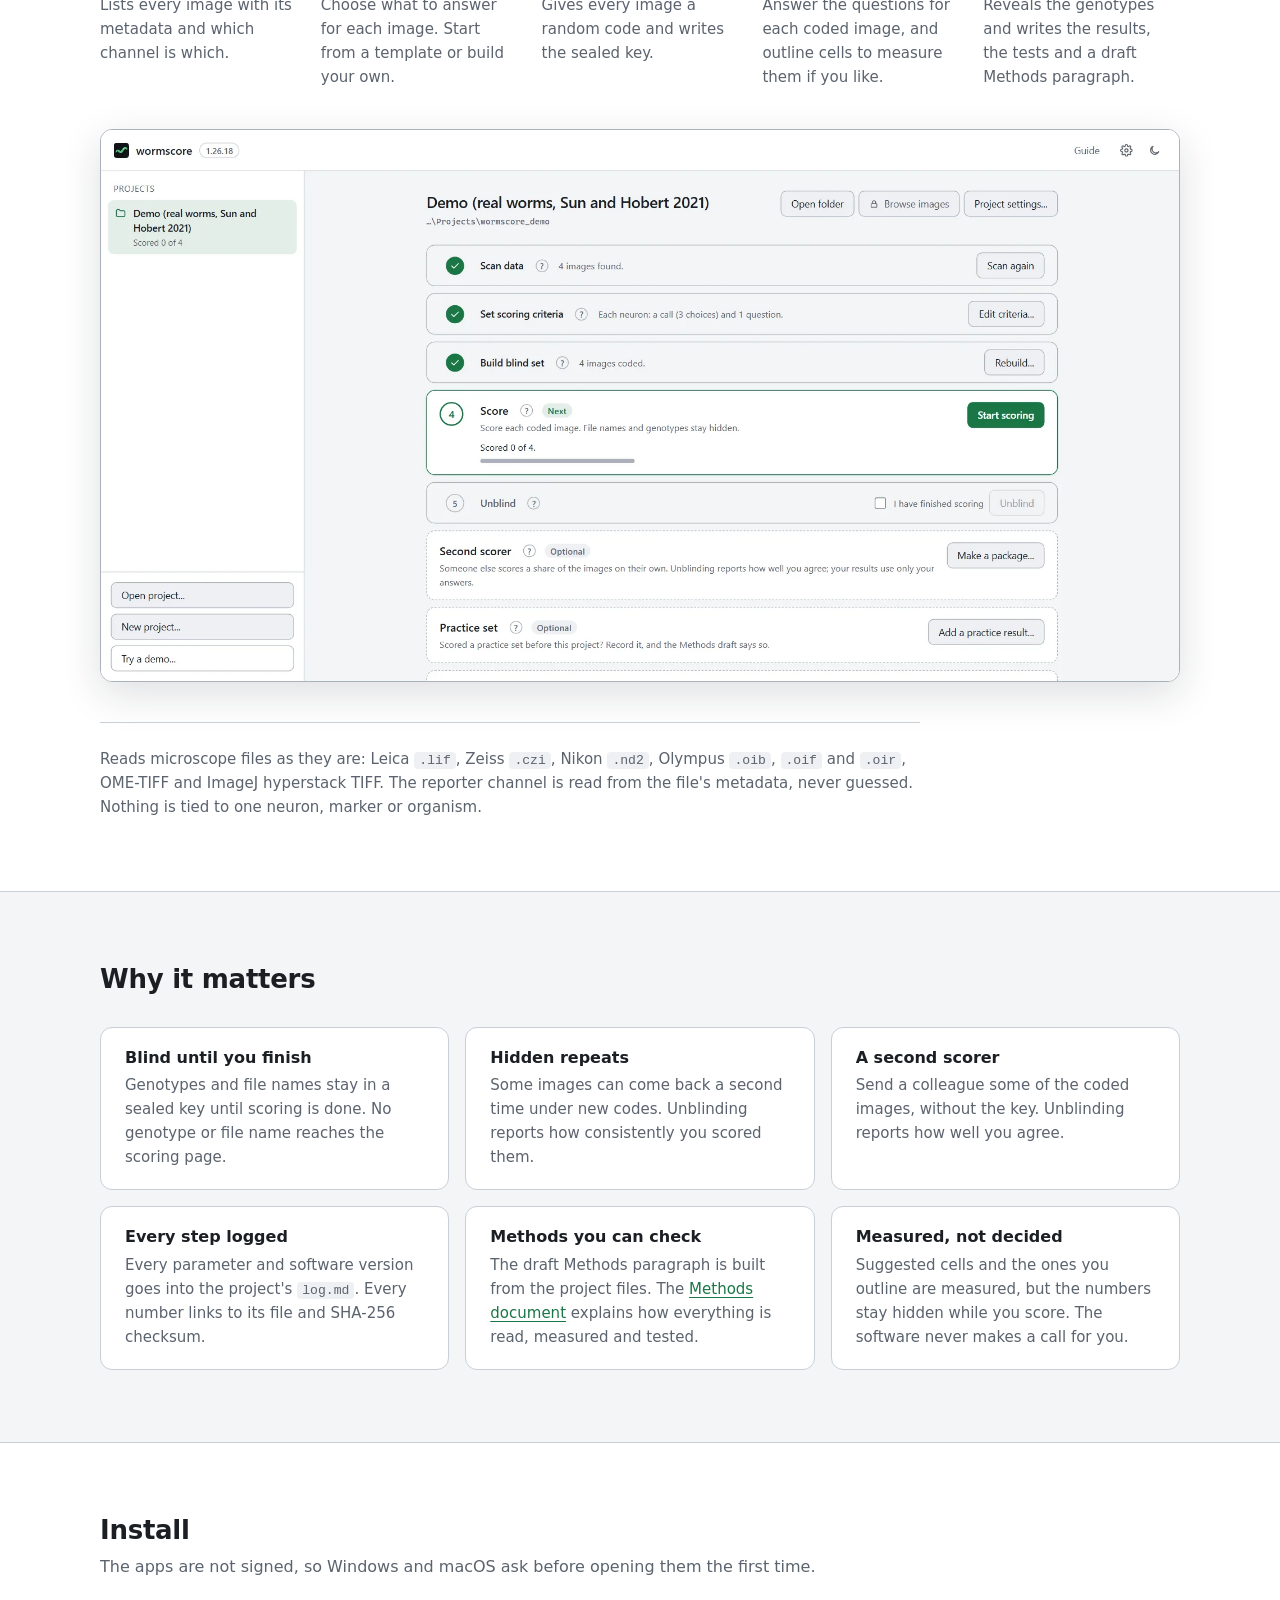
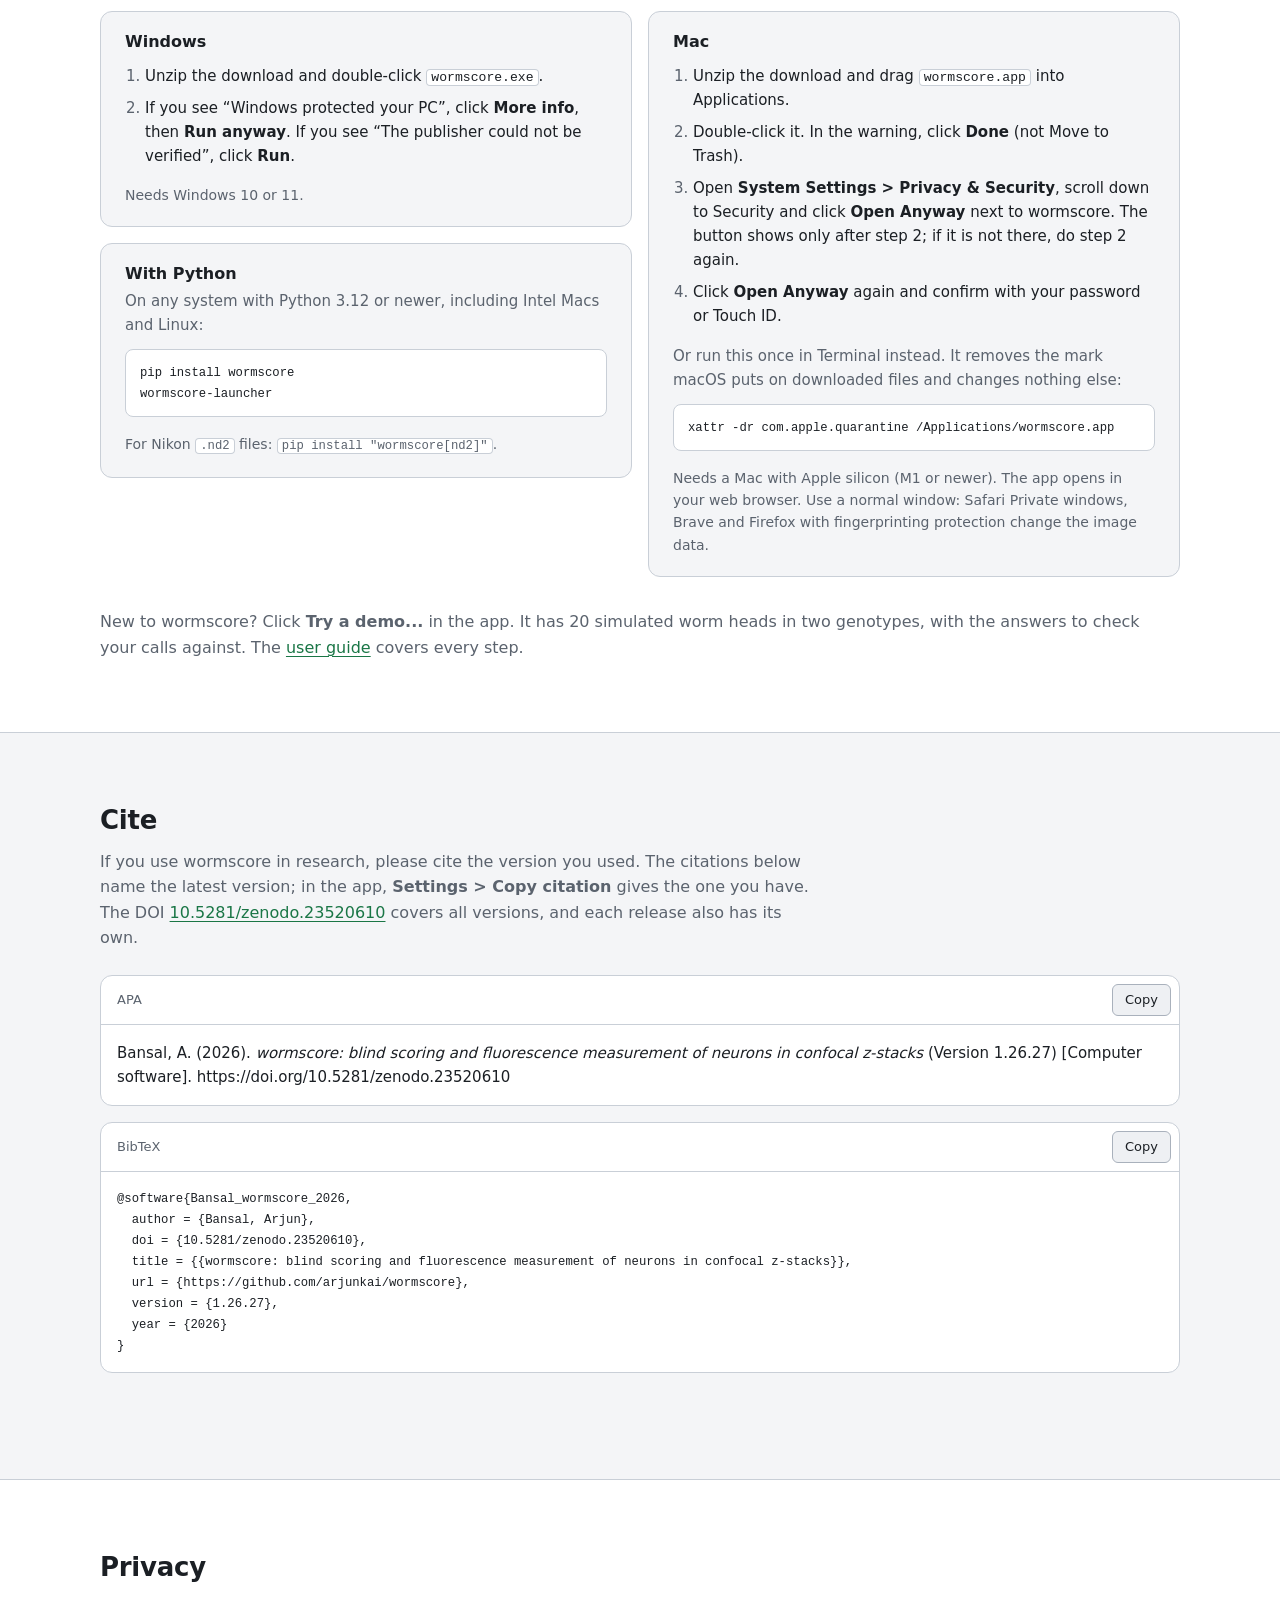
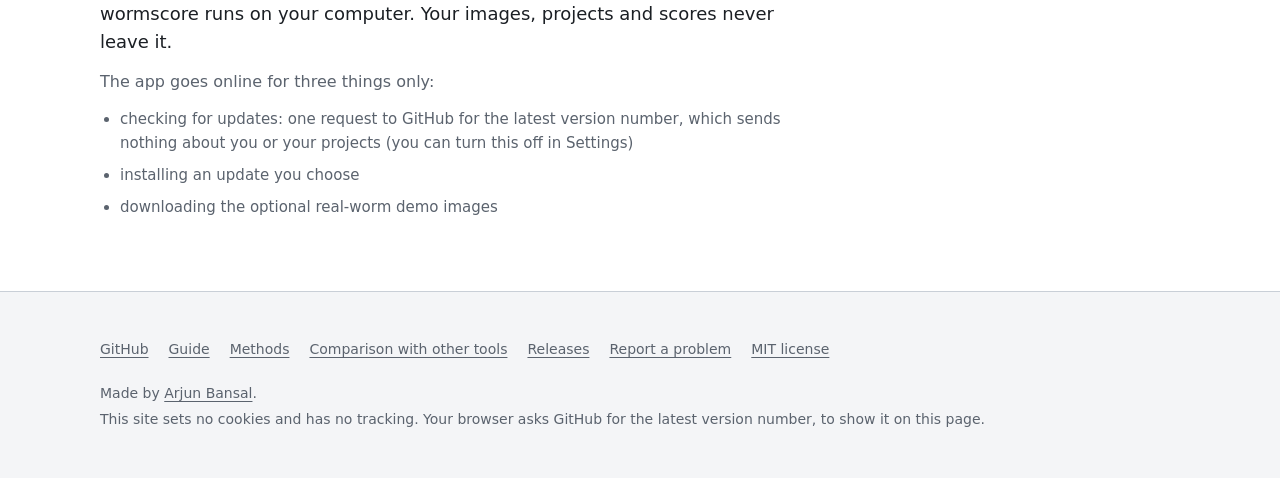
==== commit c309ae6a: "Home-page screenshot (light or dark to match) in How it works; footer link to the comparison with ot" ====
--- a/index.html
+++ b/index.html
@@ -109,6 +109,13 @@
         <li><h3>Score</h3><p>Answer the questions for each coded image, and outline cells to measure them if you like.</p></li>
         <li><h3>Unblind</h3><p>Reveals the genotypes and writes the results, the tests and a draft Methods paragraph.</p></li>
       </ol>
+      <figure class="shot home-shot">
+        <picture>
+          <source type="image/webp" media="(prefers-color-scheme: dark)" srcset="img/home-dark-960.webp 960w, img/home-dark-1920.webp 1920w" sizes="(min-width: 1112px) 1080px, calc(100vw - 32px)">
+          <source type="image/webp" srcset="img/home-960.webp 960w, img/home-1920.webp 1920w" sizes="(min-width: 1112px) 1080px, calc(100vw - 32px)">
+          <img src="img/home-960.webp" width="1920" height="981" loading="lazy" decoding="async" alt="The app's home page for a project: Scan data, Set scoring criteria and Build blind set are done, Score is next, then Unblind, with optional cards for a second scorer and a practice set below">
+        </picture>
+      </figure>
       <p class="formats">Reads microscope files as they are: Leica <code>.lif</code>, Zeiss <code>.czi</code>,
         Nikon <code>.nd2</code>, Olympus <code>.oib</code>, <code>.oif</code> and <code>.oir</code>, OME-TIFF and
         ImageJ hyperstack TIFF. The reporter channel is read from the file's metadata, never guessed.
@@ -219,6 +226,7 @@
       <a href="https://github.com/arjunkai/wormscore" target="_blank" rel="noopener">GitHub</a>
       <a href="https://github.com/arjunkai/wormscore/blob/main/docs/GUIDE.md" target="_blank" rel="noopener">Guide</a>
       <a href="https://github.com/arjunkai/wormscore/blob/main/docs/METHODS.md" target="_blank" rel="noopener">Methods</a>
+      <a href="https://github.com/arjunkai/wormscore/blob/main/docs/COMPARISON.md" target="_blank" rel="noopener">Comparison with other tools</a>
       <a href="https://github.com/arjunkai/wormscore/releases" target="_blank" rel="noopener">Releases</a>
       <a href="https://github.com/arjunkai/wormscore/issues/new" target="_blank" rel="noopener">Report a problem</a>
       <a href="https://github.com/arjunkai/wormscore/blob/main/LICENSE" target="_blank" rel="noopener">MIT license</a>
--- a/style.css
+++ b/style.css
@@ -137,6 +137,7 @@
 }
 .steps li:not(:last-child)::after { content: ""; position: absolute; top: 15px; left: 40px; right: -14px; height: 1px; background: var(--line); }
 .steps p { margin-top: 6px; color: var(--muted); font-size: 15px; }
+.home-shot { margin-top: 40px; }
 .formats { margin-top: 40px; padding-top: 24px; border-top: 1px solid var(--line); color: var(--muted); font-size: 15px; max-width: 820px; }
 
 .grid { margin-top: 32px; display: grid; gap: 16px; grid-template-columns: repeat(3, 1fr); }
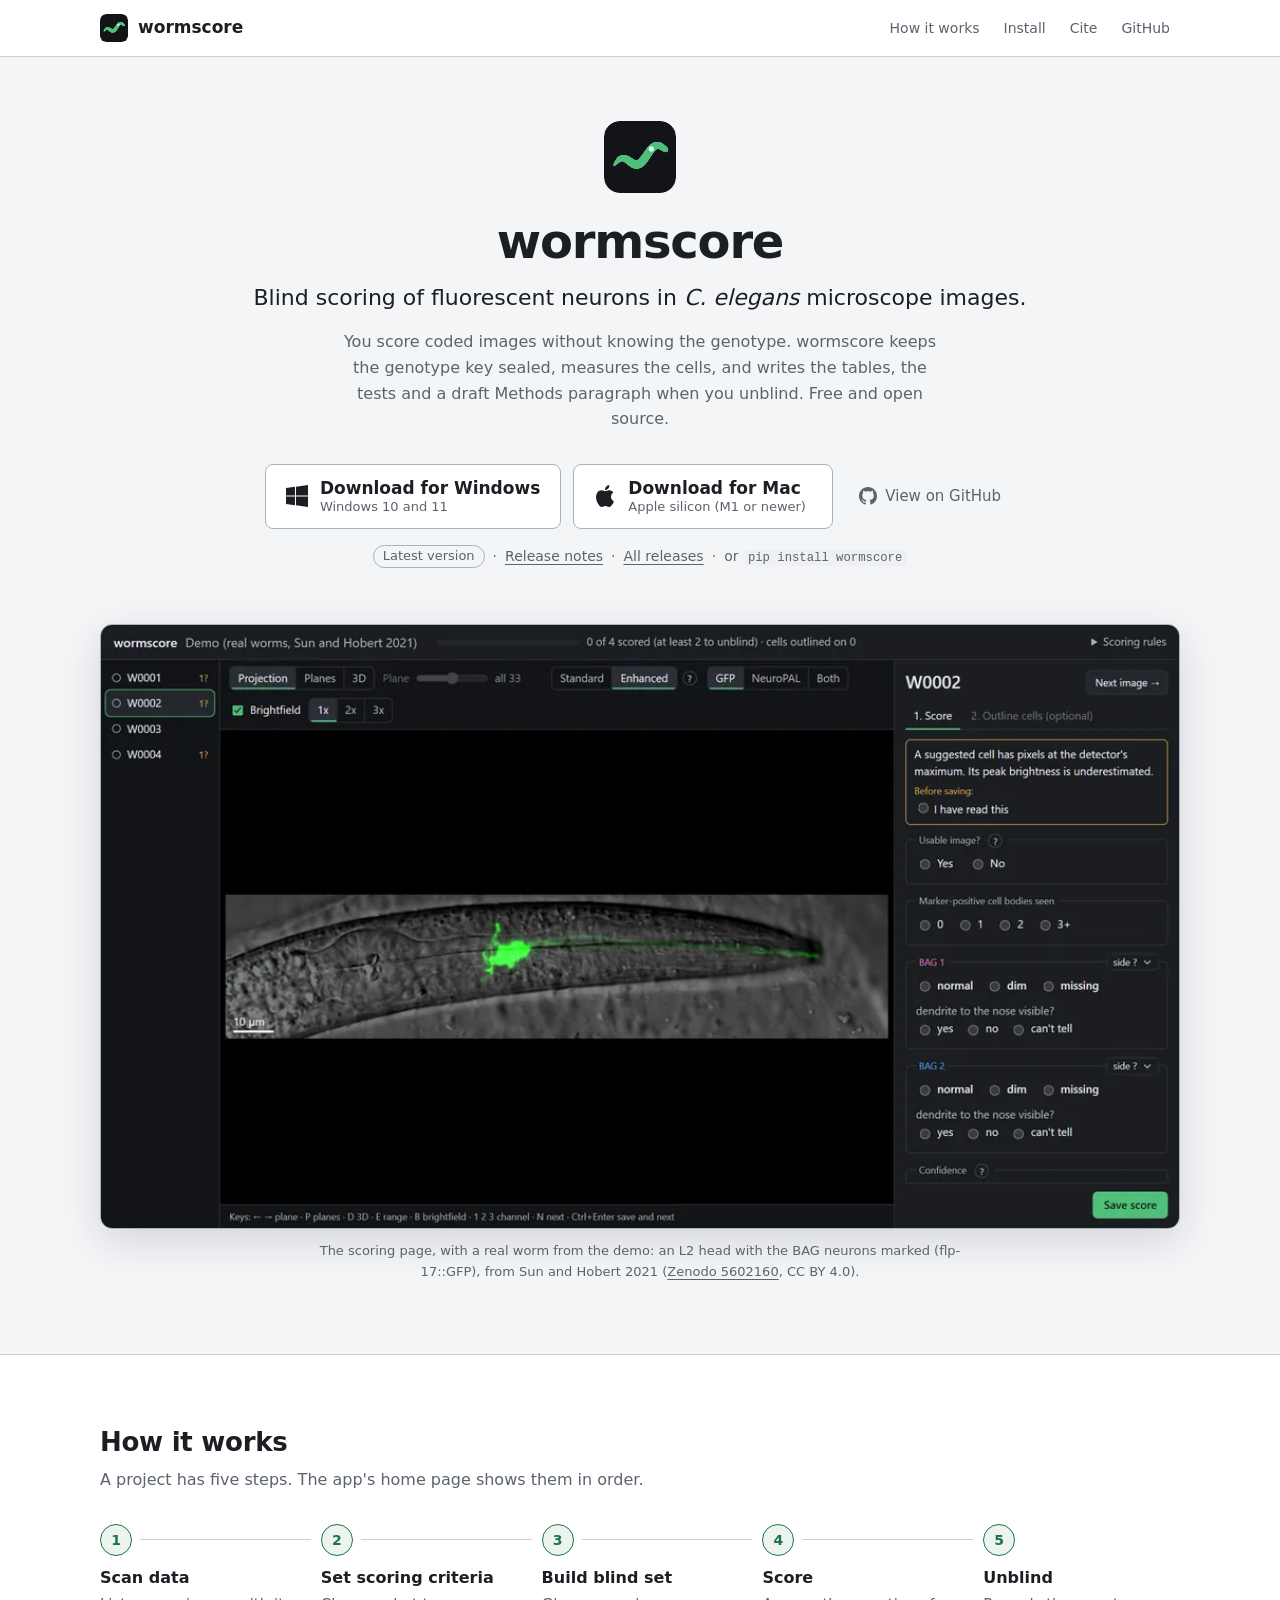
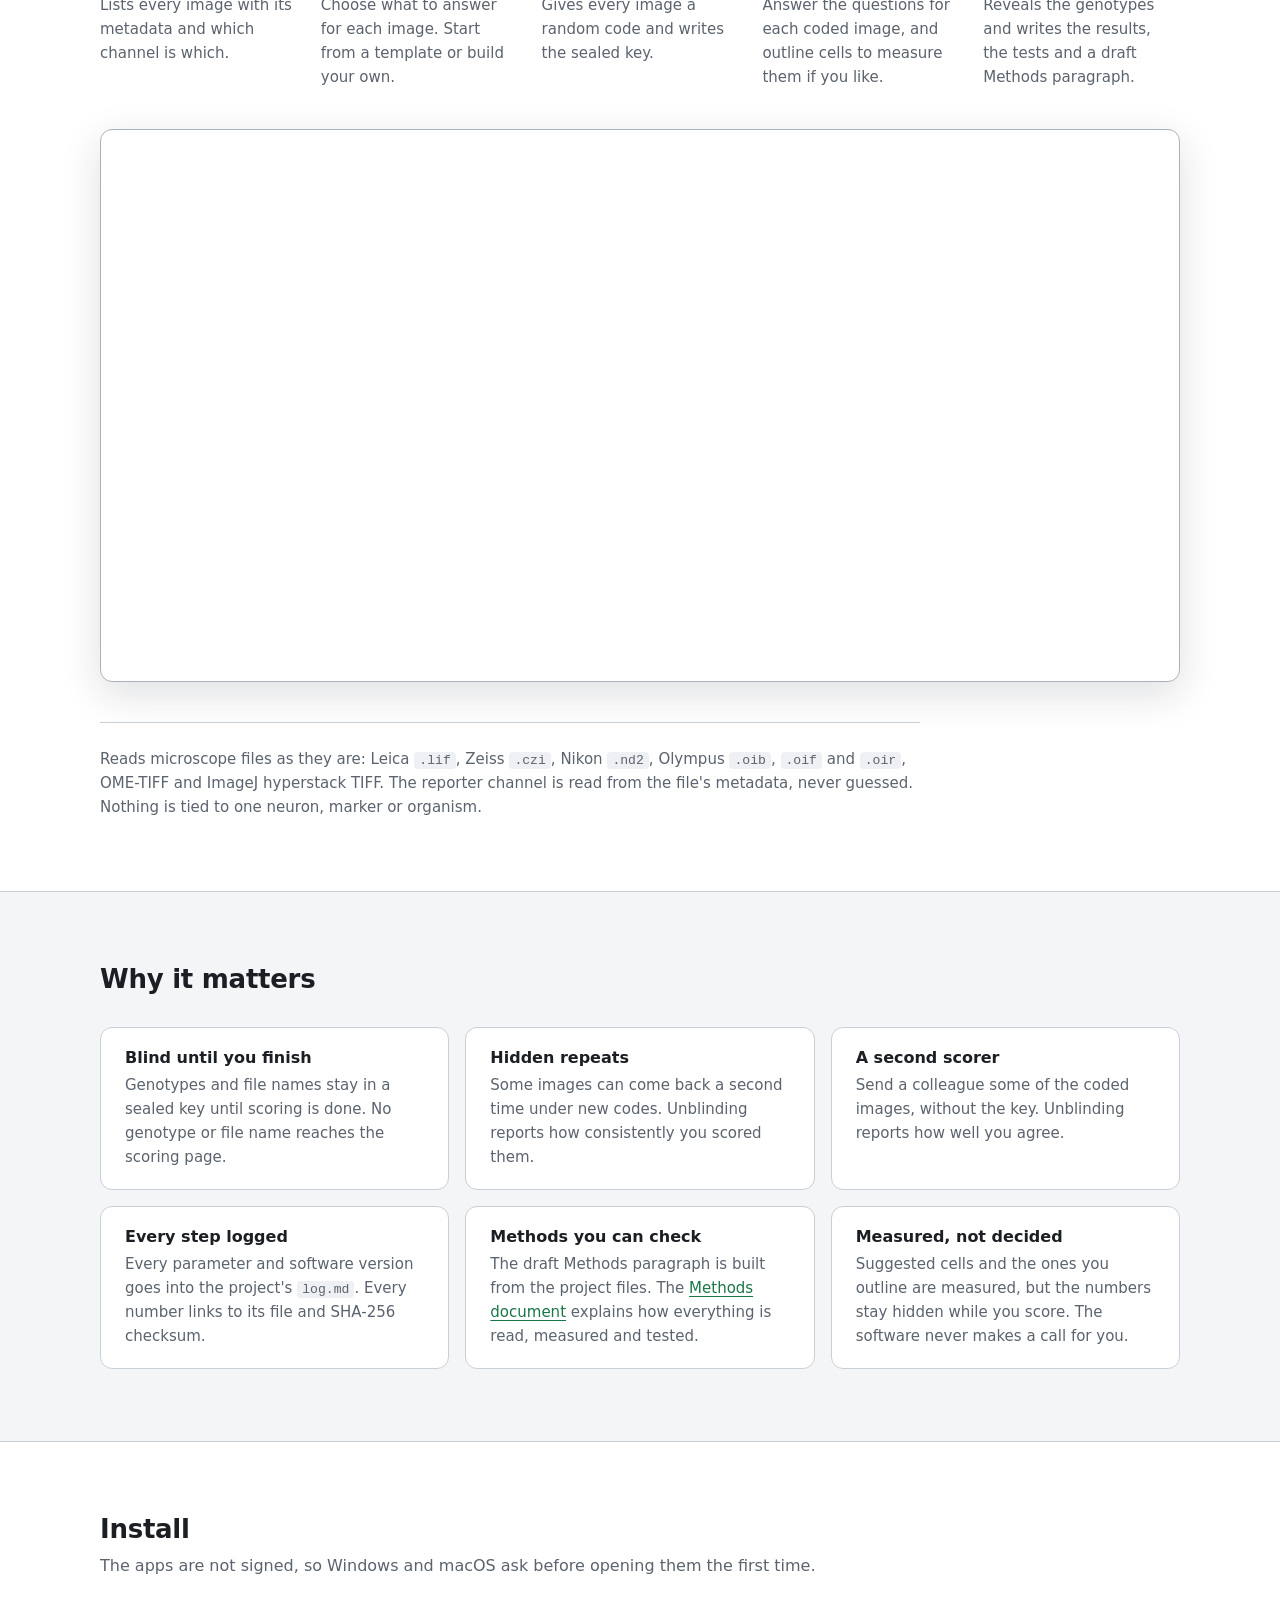
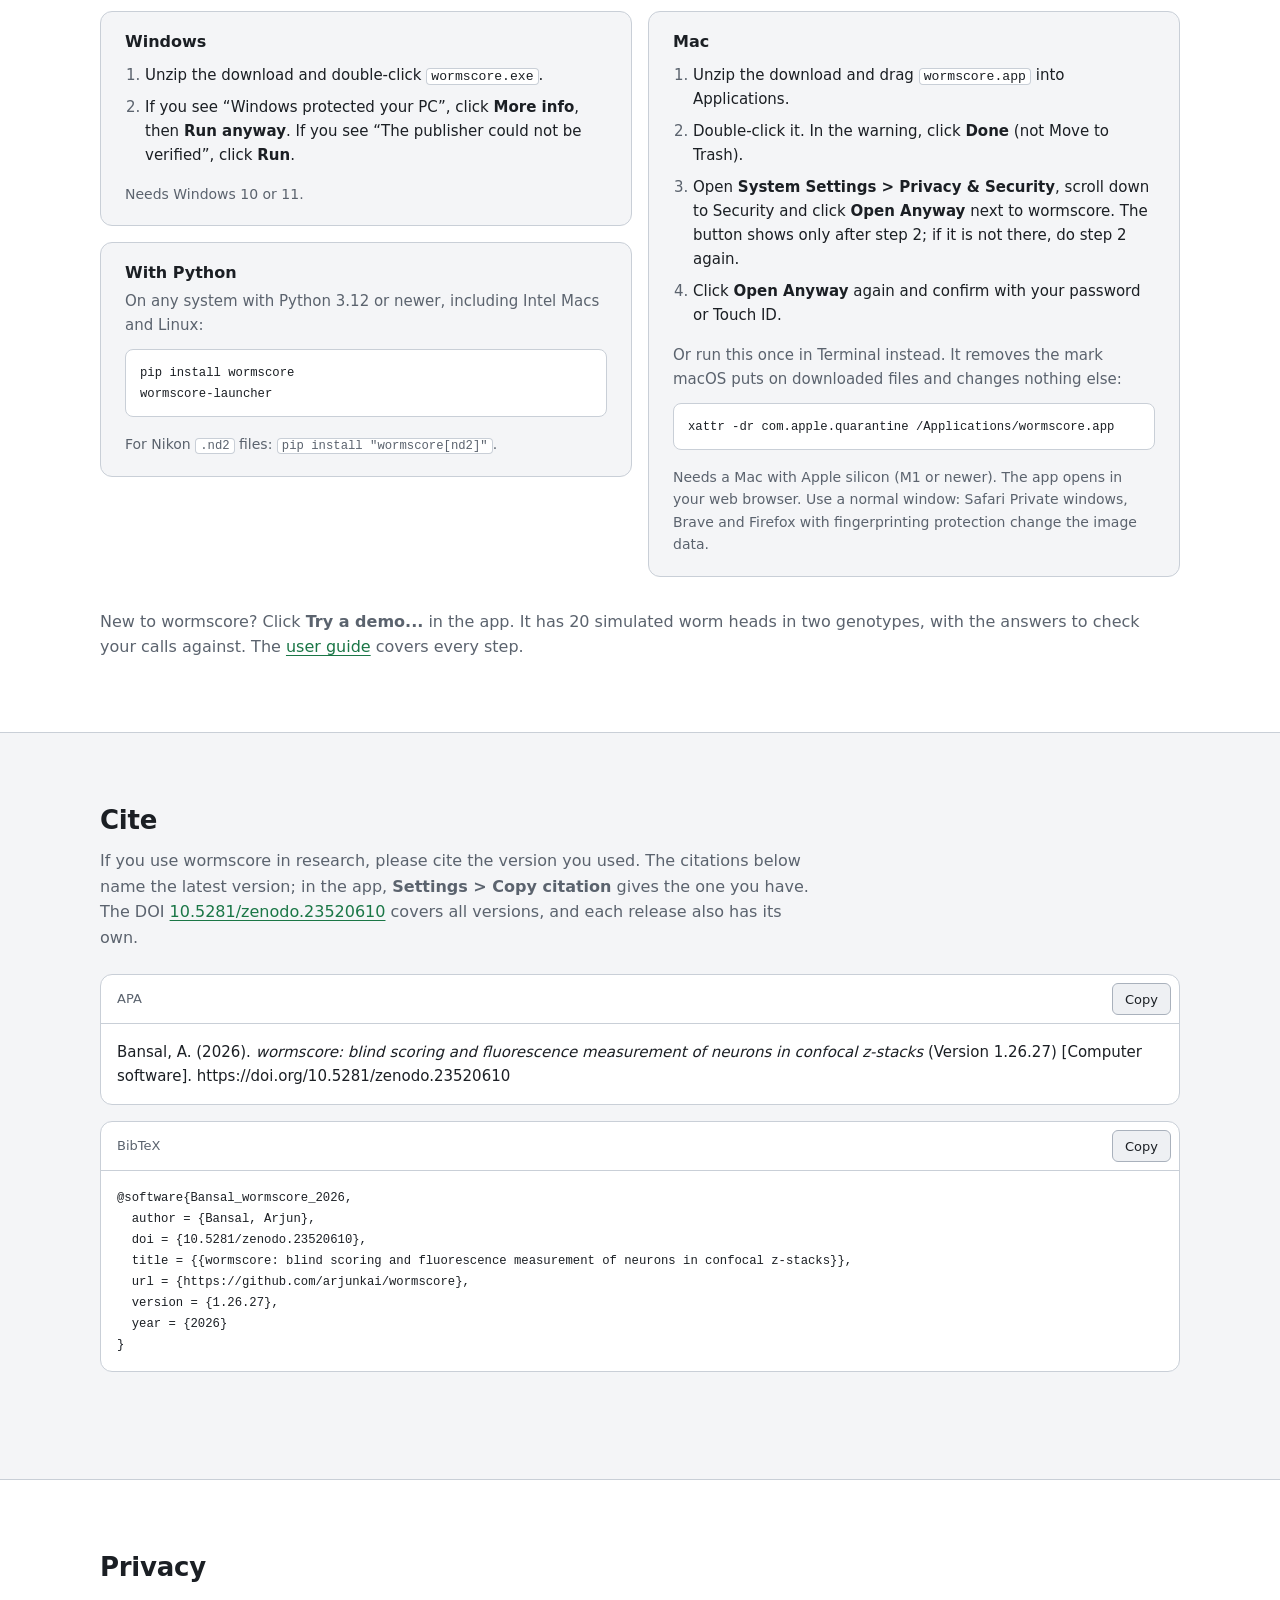
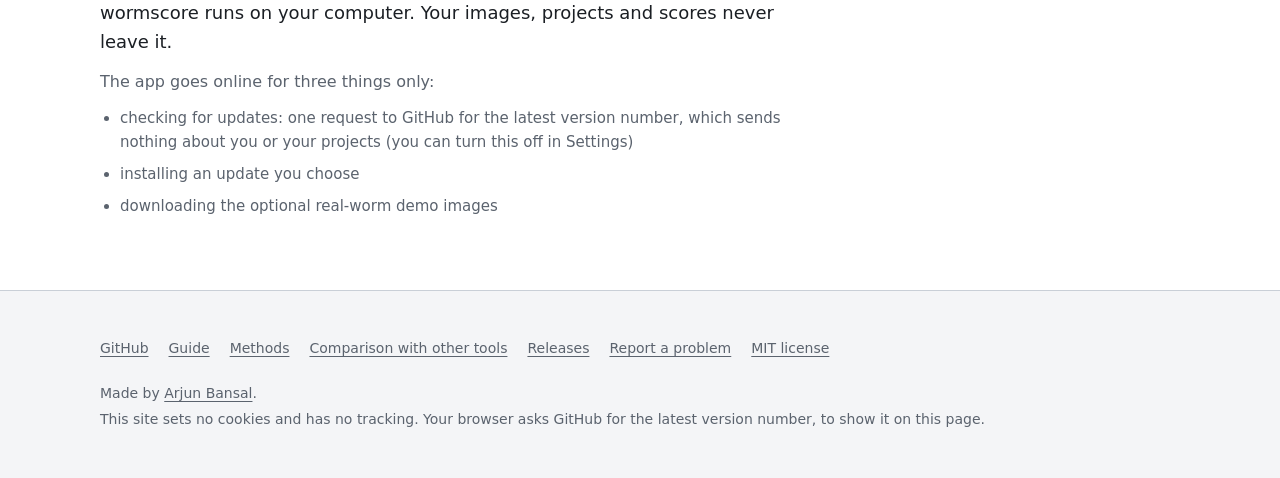
==== commit 6189ca00: "wormscore.org is the main address; version shown as a pill, as in the app Co-Authored-By: Claude Opu" ====
--- a/index.html
+++ b/index.html
@@ -9,15 +9,15 @@
 <meta name="color-scheme" content="light dark">
 <meta name="theme-color" content="#f4f5f7" media="(prefers-color-scheme: light)">
 <meta name="theme-color" content="#121417" media="(prefers-color-scheme: dark)">
-<link rel="canonical" href="https://wormscore.com/">
+<link rel="canonical" href="https://wormscore.org/">
 <link rel="icon" href="favicon.ico" sizes="any">
 <link rel="icon" href="img/icon.svg" type="image/svg+xml">
 <link rel="apple-touch-icon" href="img/icon-192.png">
 <meta property="og:type" content="website">
 <meta property="og:title" content="wormscore">
 <meta property="og:description" content="Blind scoring of fluorescent neurons in C. elegans microscope images. Free, open source, runs on your computer.">
-<meta property="og:url" content="https://wormscore.com/">
-<meta property="og:image" content="https://wormscore.com/img/og.png">
+<meta property="og:url" content="https://wormscore.org/">
+<meta property="og:image" content="https://wormscore.org/img/og.png">
 <meta property="og:image:width" content="1200">
 <meta property="og:image:height" content="630">
 <meta property="og:image:alt" content="The wormscore scoring page">
@@ -30,7 +30,7 @@
   "@type": "SoftwareApplication",
   "name": "wormscore",
   "description": "Blind scoring of fluorescent neurons in C. elegans microscope images.",
-  "url": "https://wormscore.com/",
+  "url": "https://wormscore.org/",
   "applicationCategory": "ScientificApplication",
   "operatingSystem": "Windows 10, Windows 11, macOS (Apple silicon)",
   "license": "https://opensource.org/licenses/MIT",
--- a/style.css
+++ b/style.css
@@ -1,4 +1,4 @@
-/* wormscore.com. Palette and type from the app (src/wormscore/static/home.css). */
+/* wormscore.org. Palette and type from the app (src/wormscore/static/home.css). */
 :root {
   color-scheme: light;
   --bg: #f4f5f7;
@@ -114,7 +114,7 @@
 .meta { margin-top: 16px; font-size: 14px; color: var(--muted); display: flex; flex-wrap: wrap; justify-content: center; gap: 4px 8px; }
 .meta a { color: var(--muted); }
 .meta a:hover { color: var(--text); }
-#ver { font-variant-numeric: tabular-nums; }
+#ver { font-variant-numeric: tabular-nums; font-size: 13px; font-weight: 500; padding: 0 9px; border: 1px solid var(--line-strong); border-radius: 999px; }
 
 .shot { margin: 56px 0 0; }
 .shot img { width: 100%; border-radius: var(--radius-lg); border: 1px solid var(--shot-edge); box-shadow: 0 12px 40px rgba(20, 30, 40, .14); }
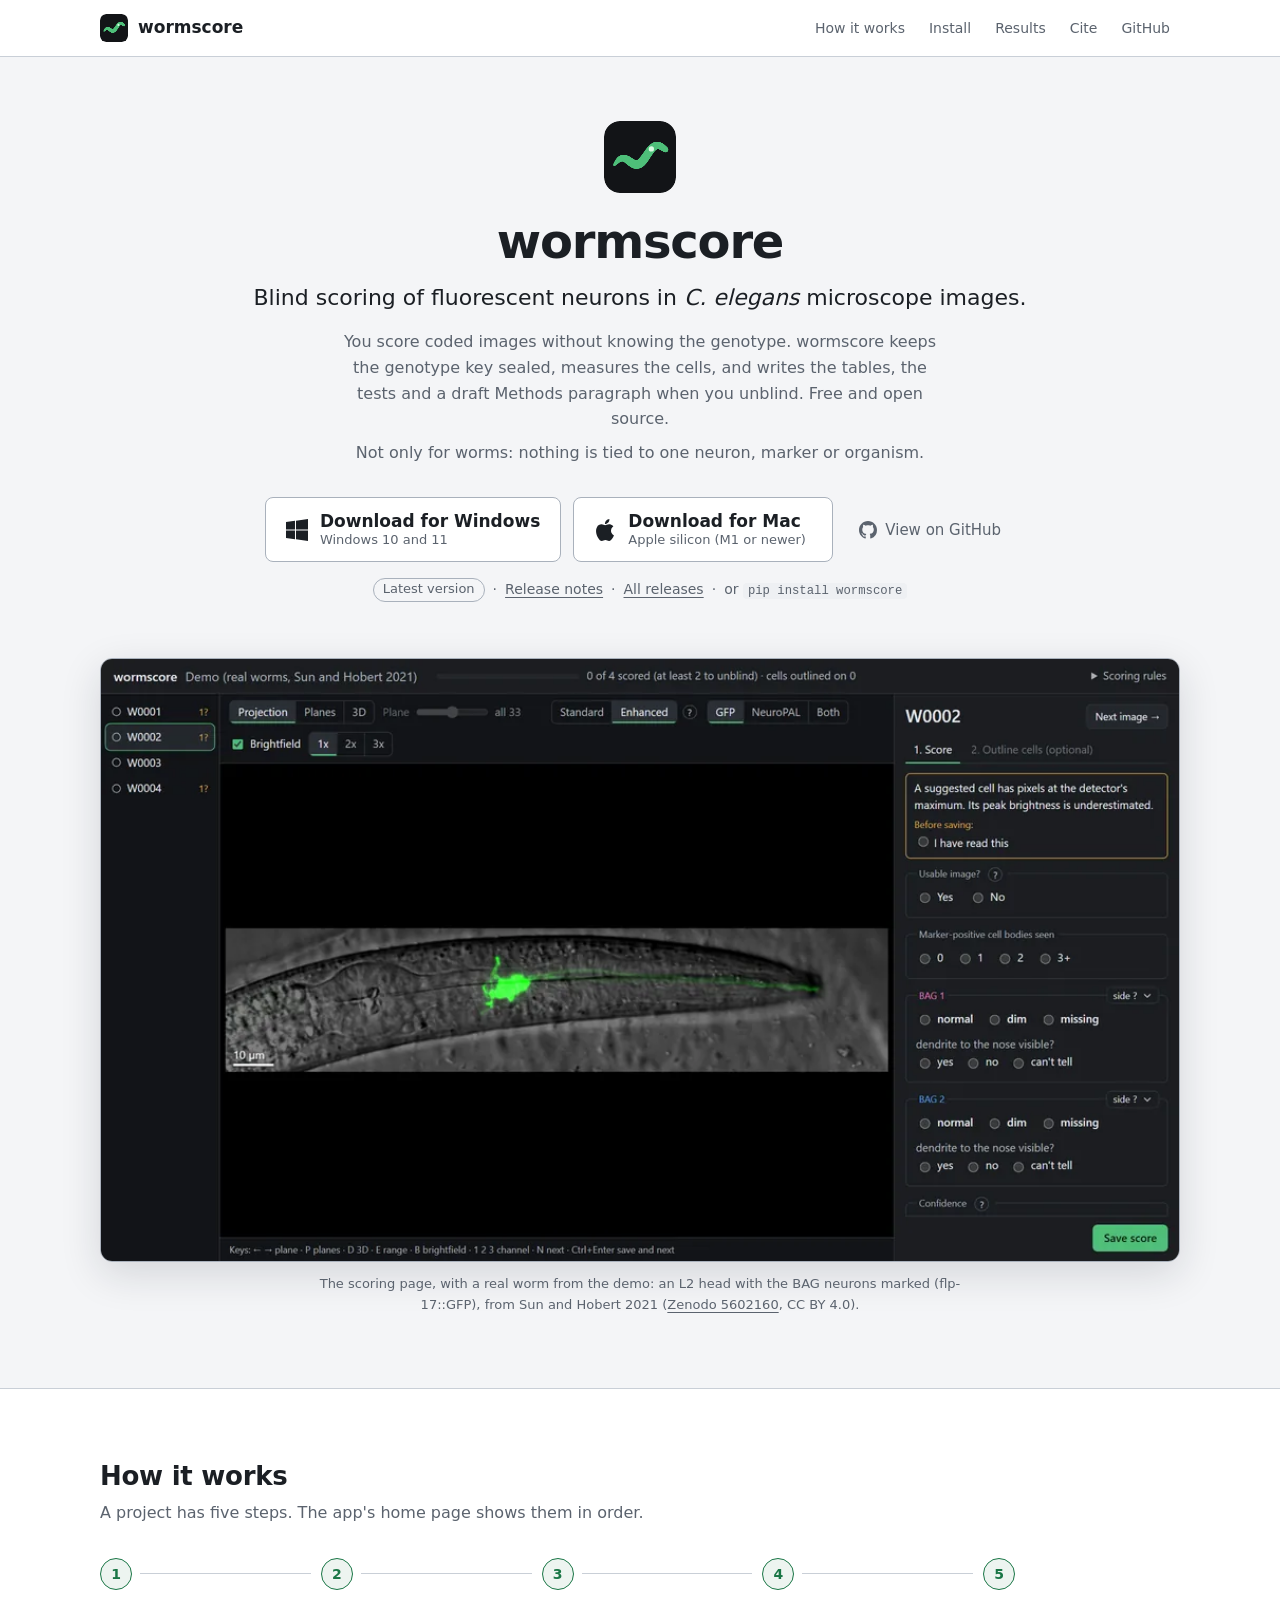
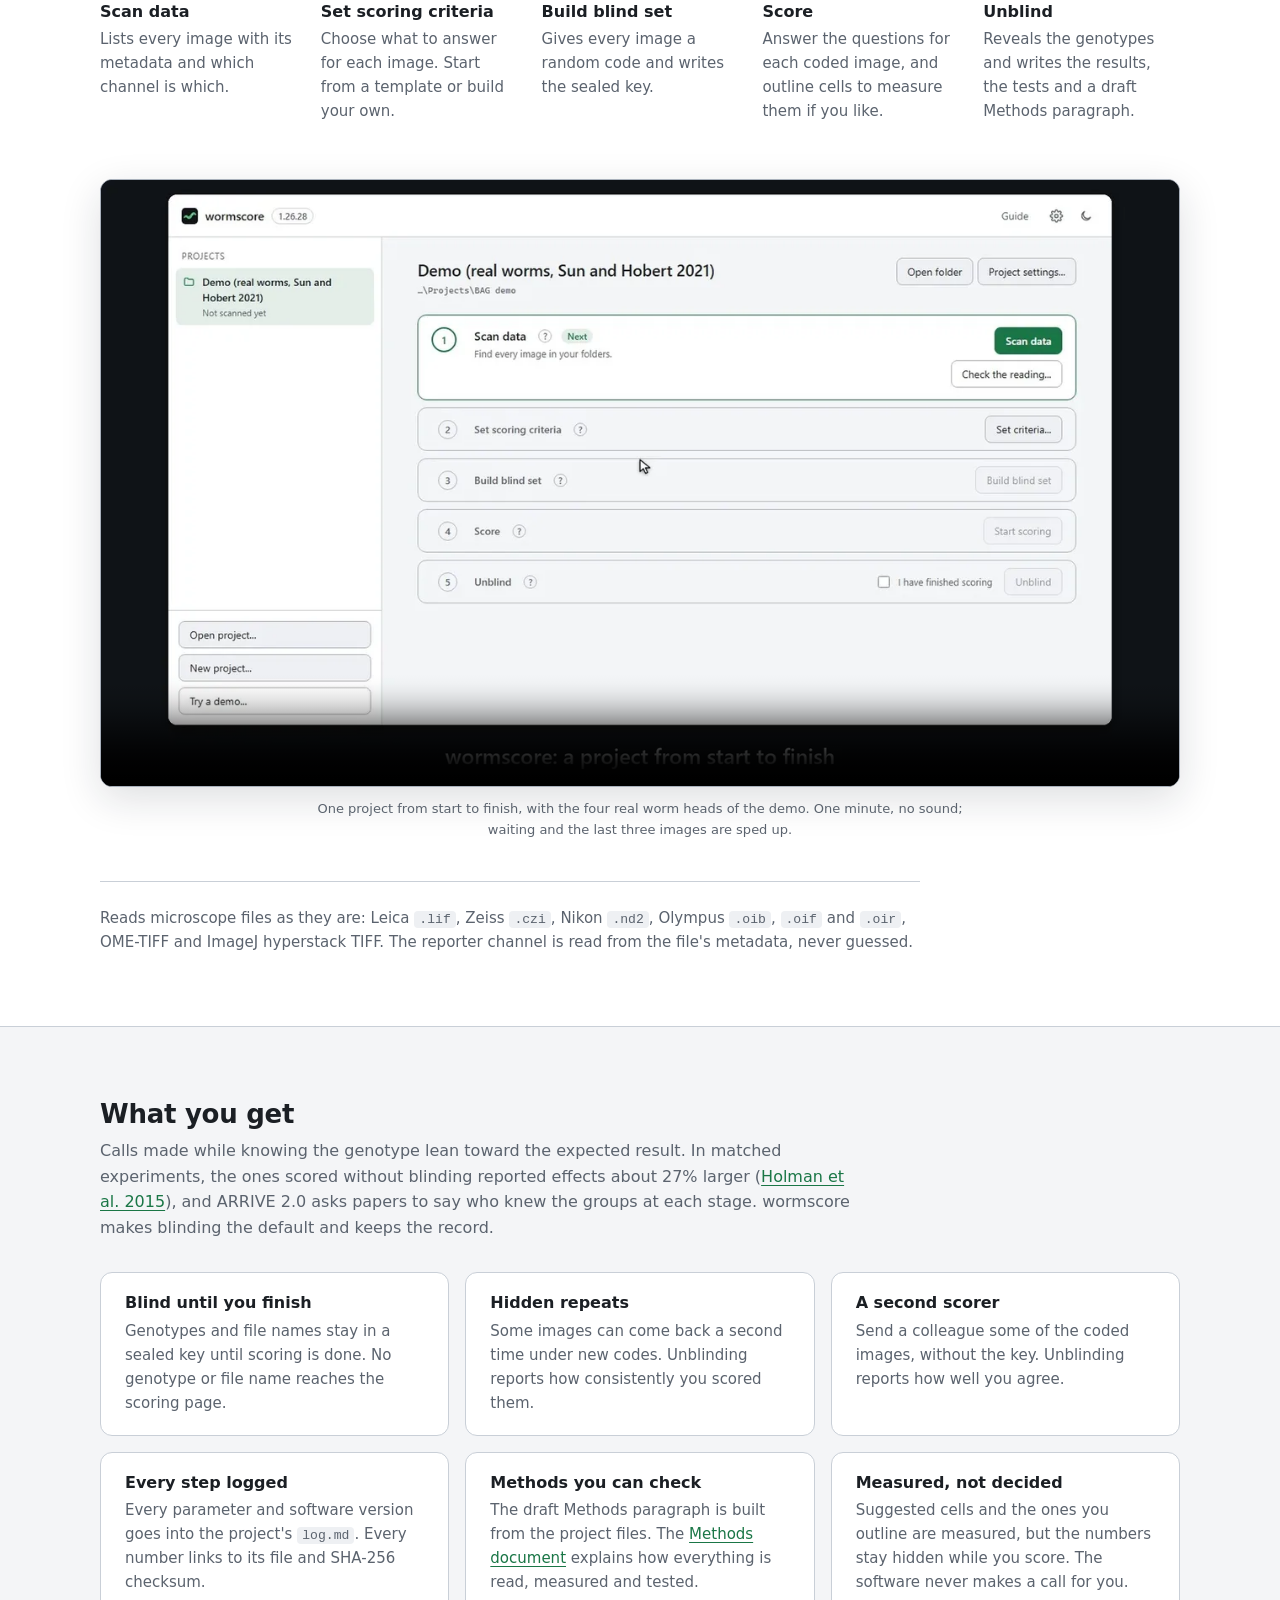
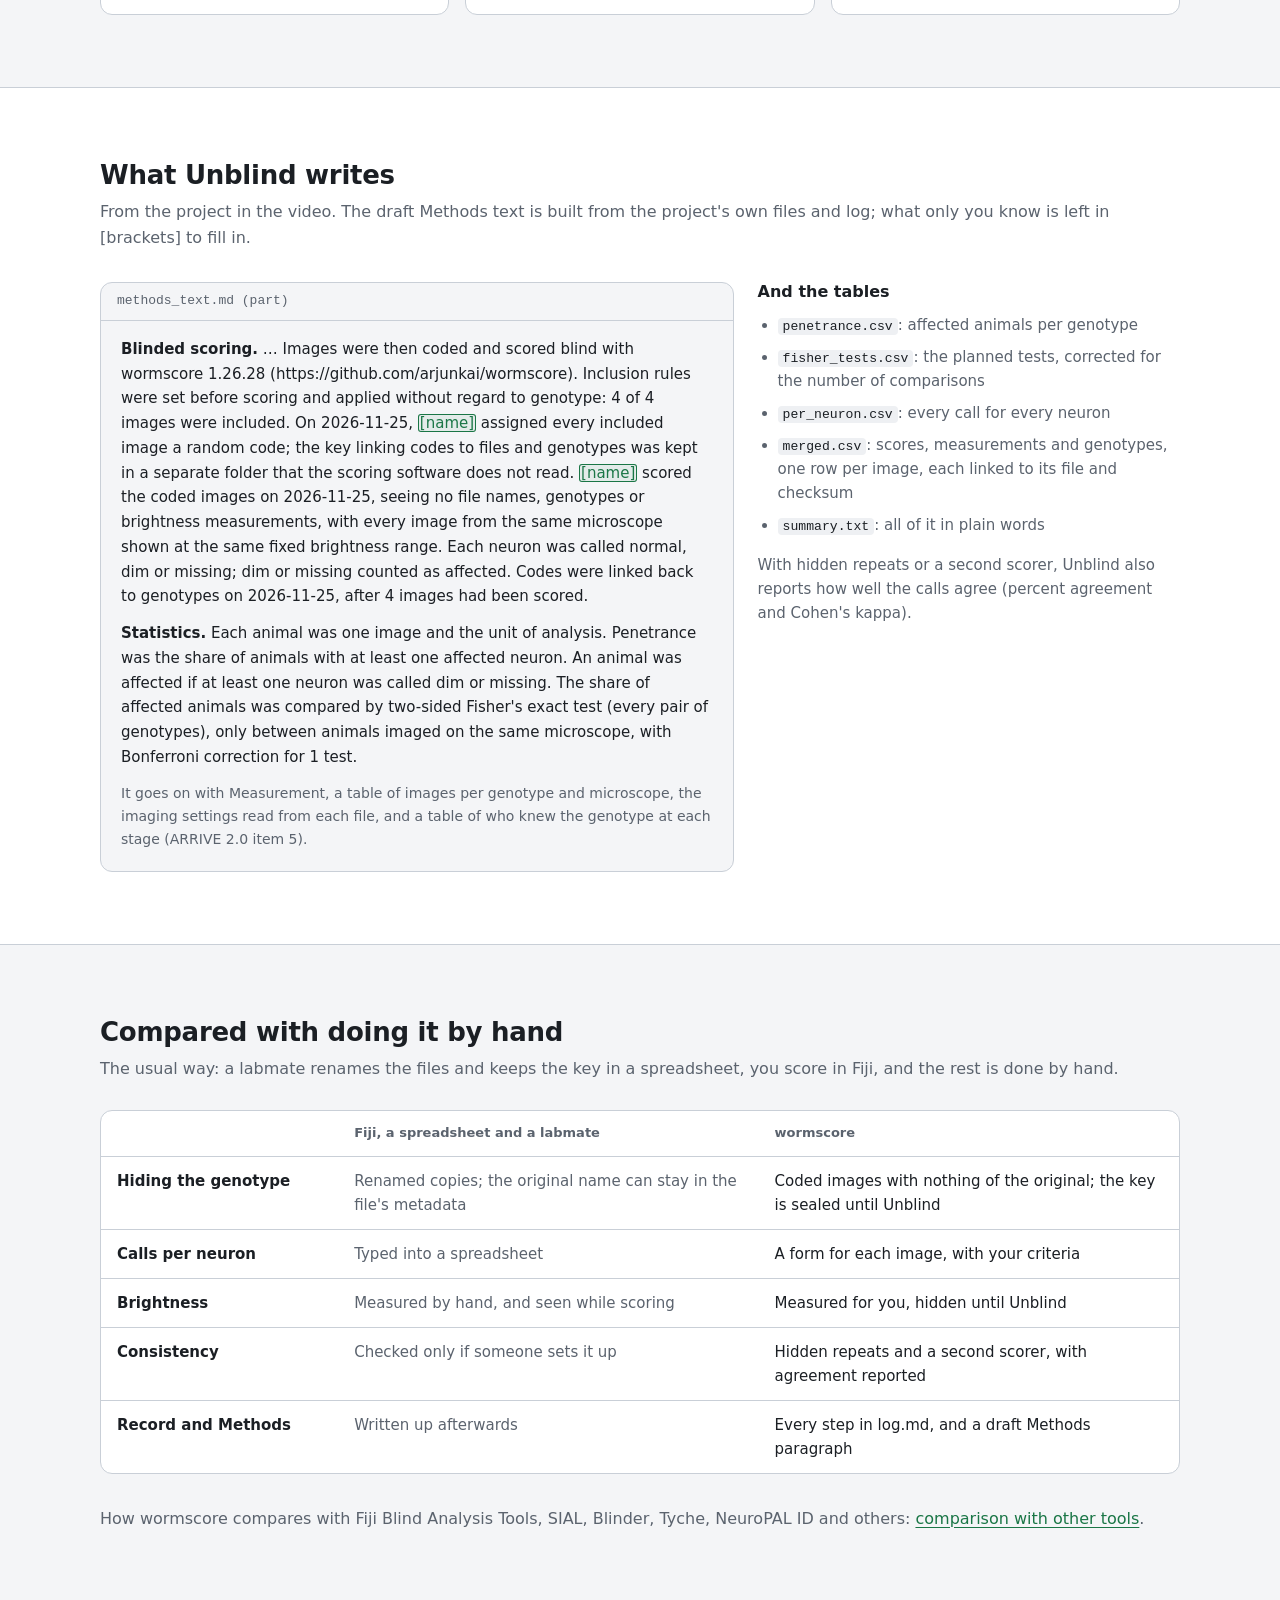
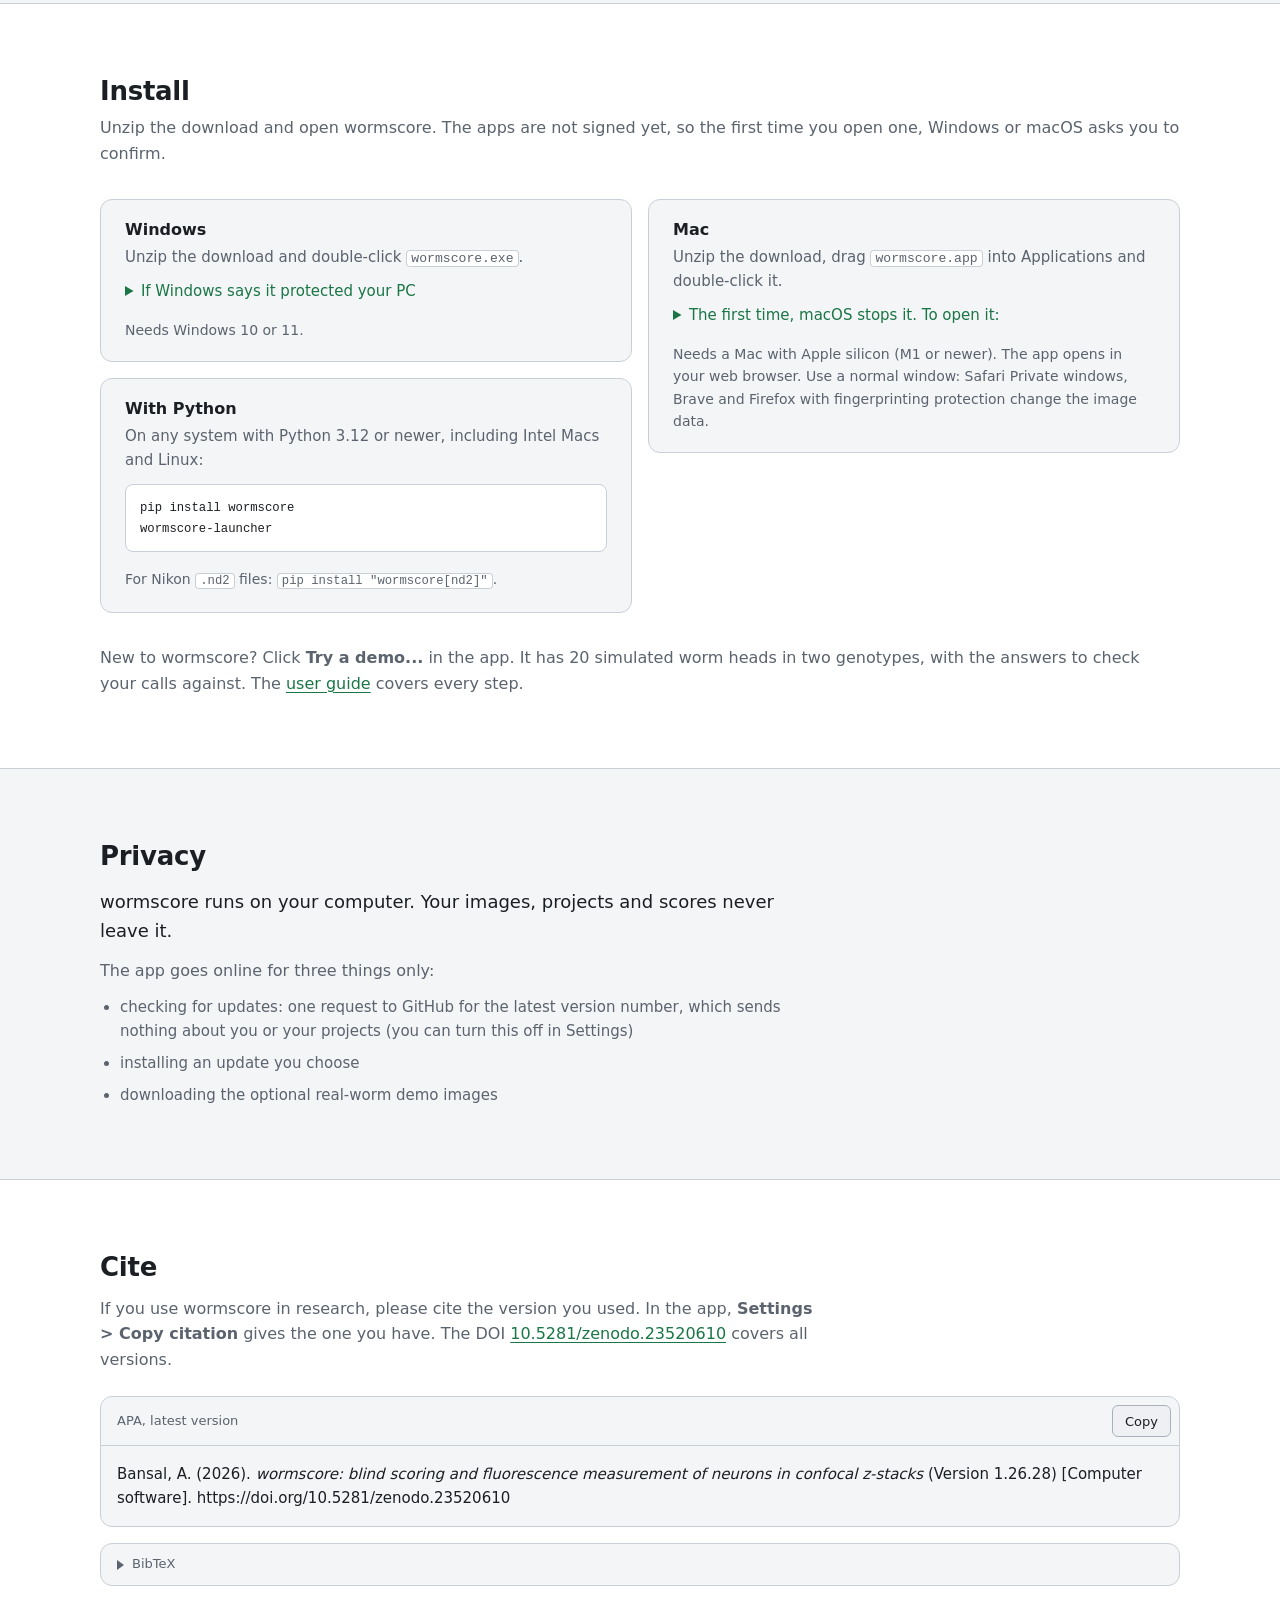
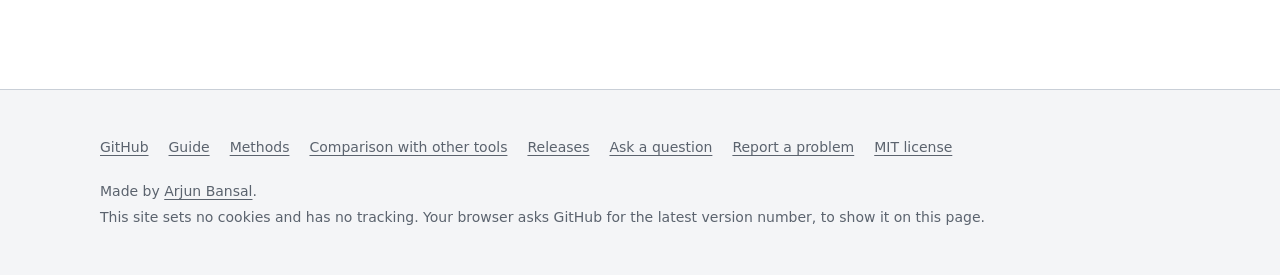
==== commit ba28459e: "Site from a review: one-minute screen recording of a whole project; sample of the Methods text and t" ====
--- a/index.html
+++ b/index.html
@@ -3,7 +3,7 @@
 <head>
 <meta charset="utf-8">
 <meta name="viewport" content="width=device-width, initial-scale=1">
-<title>wormscore</title>
+<title>wormscore: blind scoring of fluorescent neurons in C. elegans</title>
 <meta name="description" content="Free desktop app for blind scoring of fluorescent neurons in C. elegans microscope images. Runs on your computer, reads microscope files as they are, and writes the tables, tests and a draft Methods paragraph when you unblind.">
 <meta name="author" content="Arjun Bansal">
 <meta name="color-scheme" content="light dark">
@@ -14,7 +14,7 @@
 <link rel="icon" href="img/icon.svg" type="image/svg+xml">
 <link rel="apple-touch-icon" href="img/icon-192.png">
 <meta property="og:type" content="website">
-<meta property="og:title" content="wormscore">
+<meta property="og:title" content="wormscore: blind scoring of fluorescent neurons in C. elegans">
 <meta property="og:description" content="Blind scoring of fluorescent neurons in C. elegans microscope images. Free, open source, runs on your computer.">
 <meta property="og:url" content="https://wormscore.org/">
 <meta property="og:image" content="https://wormscore.org/img/og.png">
@@ -50,6 +50,7 @@
     <nav class="top-nav" aria-label="Site">
       <a href="#how">How it works</a>
       <a href="#install">Install</a>
+      <a href="#output">Results</a>
       <a href="#cite">Cite</a>
       <a href="https://github.com/arjunkai/wormscore" target="_blank" rel="noopener">GitHub</a>
     </nav>
@@ -63,6 +64,10 @@
     <p class="lede">Blind scoring of fluorescent neurons in <i>C.&nbsp;elegans</i> microscope images.</p>
     <p class="sub">You score coded images without knowing the genotype. wormscore keeps the genotype key sealed, measures
       the cells, and writes the tables, the tests and a draft Methods paragraph when you unblind. Free and open source.</p>
+    <p class="also">Not only for worms: nothing is tied to one neuron, marker or organism.</p>
+
+    <p class="phone" id="phone" hidden>wormscore is a desktop app for Windows and Mac. Open this page on your computer to download it.
+      <button type="button" class="copy" id="share" hidden>Send the link to yourself</button></p>
 
     <div class="dl" role="group" aria-label="Download">
       <a class="dl-btn" id="dl-win" href="https://github.com/arjunkai/wormscore/releases/latest/download/wormscore-windows.zip">
@@ -109,22 +114,26 @@
         <li><h3>Score</h3><p>Answer the questions for each coded image, and outline cells to measure them if you like.</p></li>
         <li><h3>Unblind</h3><p>Reveals the genotypes and writes the results, the tests and a draft Methods paragraph.</p></li>
       </ol>
-      <figure class="shot home-shot">
-        <picture>
-          <source type="image/webp" media="(prefers-color-scheme: dark)" srcset="img/home-dark-960.webp 960w, img/home-dark-1920.webp 1920w" sizes="(min-width: 1112px) 1080px, calc(100vw - 32px)">
-          <source type="image/webp" srcset="img/home-960.webp 960w, img/home-1920.webp 1920w" sizes="(min-width: 1112px) 1080px, calc(100vw - 32px)">
-          <img src="img/home-960.webp" width="1920" height="981" loading="lazy" decoding="async" alt="The app's home page for a project: Scan data, Set scoring criteria and Build blind set are done, Score is next, then Unblind, with optional cards for a second scorer and a practice set below">
-        </picture>
+      <figure class="shot video">
+        <video controls muted playsinline preload="none" poster="img/demo-poster.webp" width="1920" height="1080"
+          aria-label="Screen recording: a project from Scan data to Unblind">
+          <source src="img/demo.mp4" type="video/mp4">
+        </video>
+        <figcaption>One project from start to finish, with the four real worm heads of the demo. One minute, no sound;
+          waiting and the last three images are sped up.</figcaption>
       </figure>
       <p class="formats">Reads microscope files as they are: Leica <code>.lif</code>, Zeiss <code>.czi</code>,
         Nikon <code>.nd2</code>, Olympus <code>.oib</code>, <code>.oif</code> and <code>.oir</code>, OME-TIFF and
-        ImageJ hyperstack TIFF. The reporter channel is read from the file's metadata, never guessed.
-        Nothing is tied to one neuron, marker or organism.</p>
+        ImageJ hyperstack TIFF. The reporter channel is read from the file's metadata, never guessed.</p>
     </div>
   </section>
 
   <section class="wrap sect" id="why" aria-labelledby="why-h">
-    <h2 id="why-h">Why it matters</h2>
+    <h2 id="why-h">What you get</h2>
+    <p class="intro why">Calls made while knowing the genotype lean toward the expected result. In matched experiments, the ones
+      scored without blinding reported effects about 27% larger
+      (<a href="https://doi.org/10.1371/journal.pbio.1002190" target="_blank" rel="noopener">Holman et al. 2015</a>), and
+      ARRIVE 2.0 asks papers to say who knew the groups at each stage. wormscore makes blinding the default and keeps the record.</p>
     <div class="grid">
       <div class="card"><h3>Blind until you finish</h3><p>Genotypes and file names stay in a sealed key until scoring is done. No genotype or file name reaches the scoring page.</p></div>
       <div class="card"><h3>Hidden repeats</h3><p>Some images can come back a second time under new codes. Unblinding reports how consistently you scored them.</p></div>
@@ -135,19 +144,72 @@
     </div>
   </section>
 
+  <section class="band" id="output" aria-labelledby="output-h">
+    <div class="wrap">
+      <h2 id="output-h">What Unblind writes</h2>
+      <p class="intro">From the project in the video. The draft Methods text is built from the project's own files and log;
+        what only you know is left in [brackets] to fill in.</p>
+      <div class="out">
+        <figure class="methods">
+          <figcaption>methods_text.md (part)</figcaption>
+          <div class="methods-text">
+            <p><b>Blinded scoring.</b> … Images were then coded and scored blind with wormscore 1.26.28 (https://github.com/arjunkai/wormscore). Inclusion rules were set before scoring and applied without regard to genotype: 4 of 4 images were included. On 2026-11-25, <mark>[name]</mark> assigned every included image a random code; the key linking codes to files and genotypes was kept in a separate folder that the scoring software does not read. <mark>[name]</mark> scored the coded images on 2026-11-25, seeing no file names, genotypes or brightness measurements, with every image from the same microscope shown at the same fixed brightness range. Each neuron was called normal, dim or missing; dim or missing counted as affected. Codes were linked back to genotypes on 2026-11-25, after 4 images had been scored.</p>
+            <p><b>Statistics.</b> Each animal was one image and the unit of analysis. Penetrance was the share of animals with at least one affected neuron. An animal was affected if at least one neuron was called dim or missing. The share of affected animals was compared by two-sided Fisher's exact test (every pair of genotypes), only between animals imaged on the same microscope, with Bonferroni correction for 1 test.</p>
+            <p class="more">It goes on with Measurement, a table of images per genotype and microscope, the imaging settings read from each file, and a table of who knew the genotype at each stage (ARRIVE 2.0 item 5).</p>
+          </div>
+        </figure>
+        <div class="files">
+          <h3>And the tables</h3>
+          <ul class="plain">
+            <li><code>penetrance.csv</code>: affected animals per genotype</li>
+            <li><code>fisher_tests.csv</code>: the planned tests, corrected for the number of comparisons</li>
+            <li><code>per_neuron.csv</code>: every call for every neuron</li>
+            <li><code>merged.csv</code>: scores, measurements and genotypes, one row per image, each linked to its file and checksum</li>
+            <li><code>summary.txt</code>: all of it in plain words</li>
+          </ul>
+          <p>With hidden repeats or a second scorer, Unblind also reports how well the calls agree (percent agreement and Cohen's kappa).</p>
+        </div>
+      </div>
+    </div>
+  </section>
+
+  <section class="wrap sect" id="compare" aria-labelledby="compare-h">
+    <h2 id="compare-h">Compared with doing it by hand</h2>
+    <p class="intro">The usual way: a labmate renames the files and keeps the key in a spreadsheet, you score in Fiji, and the
+      rest is done by hand.</p>
+    <div class="table-wrap">
+      <table class="cmp">
+        <thead><tr><th scope="col"></th><th scope="col">Fiji, a spreadsheet and a labmate</th><th scope="col">wormscore</th></tr></thead>
+        <tbody>
+          <tr><th scope="row">Hiding the genotype</th><td>Renamed copies; the original name can stay in the file's metadata</td><td>Coded images with nothing of the original; the key is sealed until Unblind</td></tr>
+          <tr><th scope="row">Calls per neuron</th><td>Typed into a spreadsheet</td><td>A form for each image, with your criteria</td></tr>
+          <tr><th scope="row">Brightness</th><td>Measured by hand, and seen while scoring</td><td>Measured for you, hidden until Unblind</td></tr>
+          <tr><th scope="row">Consistency</th><td>Checked only if someone sets it up</td><td>Hidden repeats and a second scorer, with agreement reported</td></tr>
+          <tr><th scope="row">Record and Methods</th><td>Written up afterwards</td><td>Every step in log.md, and a draft Methods paragraph</td></tr>
+        </tbody>
+      </table>
+    </div>
+    <p class="after">How wormscore compares with Fiji Blind Analysis Tools, SIAL, Blinder, Tyche, NeuroPAL ID and others:
+      <a href="https://github.com/arjunkai/wormscore/blob/main/docs/COMPARISON.md" target="_blank" rel="noopener">comparison with other tools</a>.</p>
+  </section>
+
   <section class="band" id="install" aria-labelledby="install-h">
     <div class="wrap">
       <h2 id="install-h">Install</h2>
-      <p class="intro">The apps are not signed, so Windows and macOS ask before opening them the first time.</p>
+      <p class="intro">Unzip the download and open wormscore. The apps are not signed yet, so the first time you open one,
+        Windows or macOS asks you to confirm.</p>
       <div class="grid two">
         <div class="col">
         <div class="card">
           <h3>Windows</h3>
-          <ol class="plain">
-            <li>Unzip the download and double-click <code>wormscore.exe</code>.</li>
-            <li>If you see <q>Windows protected your PC</q>, click <b>More info</b>, then <b>Run anyway</b>.
-              If you see <q>The publisher could not be verified</q>, click <b>Run</b>.</li>
-          </ol>
+          <p>Unzip the download and double-click <code>wormscore.exe</code>.</p>
+          <details id="first-win">
+            <summary>If Windows says it protected your PC</summary>
+            <ol class="plain">
+              <li>Click <b>More info</b>, then <b>Run anyway</b>.</li>
+              <li>If you see <q>The publisher could not be verified</q>, click <b>Run</b>.</li>
+            </ol>
+          </details>
           <p class="req">Needs Windows 10 or 11.</p>
         </div>
         <div class="card">
@@ -160,15 +222,18 @@
         </div>
         <div class="card">
           <h3>Mac</h3>
-          <ol class="plain">
-            <li>Unzip the download and drag <code>wormscore.app</code> into Applications.</li>
-            <li>Double-click it. In the warning, click <b>Done</b> (not Move to Trash).</li>
-            <li>Open <b>System Settings &gt; Privacy &amp; Security</b>, scroll down to Security and click
-              <b>Open Anyway</b> next to wormscore. The button shows only after step 2; if it is not there, do step 2 again.</li>
-            <li>Click <b>Open Anyway</b> again and confirm with your password or Touch ID.</li>
-          </ol>
-          <p class="alt">Or run this once in Terminal instead. It removes the mark macOS puts on downloaded files and changes nothing else:</p>
-          <pre><code>xattr -dr com.apple.quarantine /Applications/wormscore.app</code></pre>
+          <p>Unzip the download, drag <code>wormscore.app</code> into Applications and double-click it.</p>
+          <details id="first-mac">
+            <summary>The first time, macOS stops it. To open it:</summary>
+            <ol class="plain">
+              <li>In the warning, click <b>Done</b> (not Move to Trash).</li>
+              <li>Open <b>System Settings &gt; Privacy &amp; Security</b>, scroll down to Security and click
+                <b>Open Anyway</b> next to wormscore. The button shows only after step 1; if it is not there, open the app and do step 1 again.</li>
+              <li>Click <b>Open Anyway</b> again and confirm with your password or Touch ID.</li>
+            </ol>
+            <p class="alt">Or run this once in Terminal instead. It removes the mark macOS puts on downloaded files and changes nothing else:</p>
+            <pre><code>xattr -dr com.apple.quarantine /Applications/wormscore.app</code></pre>
+          </details>
           <p class="req">Needs a Mac with Apple silicon (M1 or newer). The app opens in your web browser. Use a normal window: Safari Private windows, Brave and Firefox with fingerprinting protection change the image data.</p>
         </div>
       </div>
@@ -177,36 +242,8 @@
     </div>
   </section>
 
-  <section class="wrap sect" id="cite" aria-labelledby="cite-h">
-    <h2 id="cite-h">Cite</h2>
-    <p>If you use wormscore in research, please cite the version you used. The citations below name the
-      latest version; in the app, <b>Settings &gt; Copy citation</b> gives the one you have. The DOI
-      <a href="https://doi.org/10.5281/zenodo.23520610" target="_blank" rel="noopener">10.5281/zenodo.23520610</a> covers all versions, and each release also has its own.</p>
-    <div class="cite">
-      <div class="cite-head">
-        <span id="apa-h">APA</span>
-        <button type="button" class="copy" data-copy="apa" aria-label="Copy APA citation" hidden>Copy</button>
-      </div>
-      <p class="cite-apa" id="apa" tabindex="0" aria-labelledby="apa-h">Bansal, A. (2026). <i>wormscore: blind scoring and fluorescence measurement of neurons in confocal z-stacks</i> (Version <span class="cite-ver">1.26.27</span>) [Computer software]. https://doi.org/10.5281/zenodo.23520610</p>
-    </div>
-    <div class="cite">
-      <div class="cite-head">
-        <span id="bib-h">BibTeX</span>
-        <button type="button" class="copy" data-copy="bibtex" aria-label="Copy BibTeX citation" hidden>Copy</button>
-      </div>
-      <pre id="bibtex" tabindex="0" aria-labelledby="bib-h"><code>@software{Bansal_wormscore_2026,
-  author = {Bansal, Arjun},
-  doi = {10.5281/zenodo.23520610},
-  title = {{wormscore: blind scoring and fluorescence measurement of neurons in confocal z-stacks}},
-  url = {https://github.com/arjunkai/wormscore},
-  version = {<span class="cite-ver">1.26.27</span>},
-  year = {2026}
-}</code></pre>
-    </div>
-    <p class="status" id="copy-status" role="status" aria-live="polite"></p>
-  </section>
-
-  <section class="band" id="privacy" aria-labelledby="privacy-h">
+
+  <section class="sect" id="privacy" aria-labelledby="privacy-h">
     <div class="wrap narrow">
       <h2 id="privacy-h">Privacy</h2>
       <p>wormscore runs on your computer. Your images, projects and scores never leave it.</p>
@@ -218,6 +255,35 @@
       </ul>
     </div>
   </section>
+
+  <section class="band" id="cite" aria-labelledby="cite-h">
+    <div class="wrap">
+    <h2 id="cite-h">Cite</h2>
+    <p>If you use wormscore in research, please cite the version you used. In the app, <b>Settings &gt; Copy citation</b>
+      gives the one you have. The DOI <a href="https://doi.org/10.5281/zenodo.23520610" target="_blank" rel="noopener">10.5281/zenodo.23520610</a>
+      covers all versions.</p>
+    <div class="cite">
+      <div class="cite-head">
+        <span id="apa-h">APA, latest version</span>
+        <button type="button" class="copy" data-copy="apa" aria-label="Copy APA citation" hidden>Copy</button>
+      </div>
+      <p class="cite-apa" id="apa" tabindex="0" aria-labelledby="apa-h">Bansal, A. (2026). <i>wormscore: blind scoring and fluorescence measurement of neurons in confocal z-stacks</i> (Version <span class="cite-ver">1.26.28</span>) [Computer software]. https://doi.org/10.5281/zenodo.23520610</p>
+    </div>
+    <details class="cite">
+      <summary class="cite-head"><span id="bib-h">BibTeX</span></summary>
+      <div class="bib-copy"><button type="button" class="copy" data-copy="bibtex" aria-label="Copy BibTeX citation" hidden>Copy</button></div>
+      <pre id="bibtex" tabindex="0" aria-labelledby="bib-h"><code>@software{Bansal_wormscore_2026,
+  author = {Bansal, Arjun},
+  doi = {10.5281/zenodo.23520610},
+  title = {{wormscore: blind scoring and fluorescence measurement of neurons in confocal z-stacks}},
+  url = {https://github.com/arjunkai/wormscore},
+  version = {<span class="cite-ver">1.26.28</span>},
+  year = {2026}
+}</code></pre>
+    </details>
+    <p class="status" id="copy-status" role="status" aria-live="polite"></p>
+    </div>
+  </section>
 </main>
 
 <footer class="foot">
@@ -228,6 +294,7 @@
       <a href="https://github.com/arjunkai/wormscore/blob/main/docs/METHODS.md" target="_blank" rel="noopener">Methods</a>
       <a href="https://github.com/arjunkai/wormscore/blob/main/docs/COMPARISON.md" target="_blank" rel="noopener">Comparison with other tools</a>
       <a href="https://github.com/arjunkai/wormscore/releases" target="_blank" rel="noopener">Releases</a>
+      <a href="https://github.com/arjunkai/wormscore/discussions" target="_blank" rel="noopener">Ask a question</a>
       <a href="https://github.com/arjunkai/wormscore/issues/new" target="_blank" rel="noopener">Report a problem</a>
       <a href="https://github.com/arjunkai/wormscore/blob/main/LICENSE" target="_blank" rel="noopener">MIT license</a>
     </nav>
--- a/style.css
+++ b/style.css
@@ -160,7 +160,7 @@
 .after { margin-top: 32px; color: var(--muted); }
 
 /* ------------------------------------------------------------ cite */
-#cite > p { margin-top: 12px; max-width: 720px; color: var(--muted); }
+#cite .wrap > p:not(.status) { margin-top: 12px; max-width: 720px; color: var(--muted); }
 .cite + .cite { margin-top: 16px; }
 .cite-apa { padding: 16px; font-size: 15px; overflow-wrap: anywhere; }
 .cite { margin-top: 24px; border: 1px solid var(--line); border-radius: var(--radius-lg); background: var(--panel); overflow: hidden; }
@@ -173,6 +173,51 @@
 .copy:hover { background: var(--hover); }
 .status { margin-top: 8px; min-height: 1.6em; font-size: 14px; color: var(--muted); }
 
+/* ------------------------------------------------------------ hero extras, video */
+.also { margin: 8px auto 0; max-width: 600px; color: var(--muted); }
+.phone { margin: 28px auto 0; max-width: 460px; padding: 14px 16px; border: 1px solid var(--line-strong); border-radius: var(--radius); background: var(--panel); font-size: 15px; }
+.phone .copy { display: block; margin: 10px auto 0; }
+.video video { display: block; width: 100%; height: auto; border-radius: var(--radius-lg); border: 1px solid var(--shot-edge); background: #111417; box-shadow: 0 12px 40px rgba(20, 30, 40, .14); }
+@media (prefers-color-scheme: dark) { .video video { box-shadow: 0 12px 40px rgba(0, 0, 0, .5); } }
+.video figcaption { text-align: center; }
+.why { max-width: 760px; }
+
+/* ------------------------------------------------------------ what unblind writes */
+.out { margin-top: 32px; display: grid; gap: 24px; grid-template-columns: minmax(0, 3fr) minmax(0, 2fr); align-items: start; }
+.methods { margin: 0; border: 1px solid var(--line); border-radius: var(--radius-lg); background: var(--bg); overflow: hidden; }
+.methods figcaption { padding: 8px 16px; border-bottom: 1px solid var(--line); font: 13px/1.6 var(--mono); color: var(--muted); }
+.methods-text { padding: 16px 20px 20px; font-size: 15px; line-height: 1.65; }
+.methods-text p + p { margin-top: 12px; }
+.methods-text .more { color: var(--muted); font-size: 14px; }
+.methods-text mark { background: var(--accent-soft); color: var(--accent); box-shadow: inset 0 0 0 1px var(--accent); border-radius: 3px; padding: 0 2px; }
+.files p { margin-top: 16px; color: var(--muted); font-size: 15px; }
+.files .plain li { color: var(--muted); }
+.files code { color: var(--text); }
+
+/* ------------------------------------------------------------ comparison table */
+.table-wrap { margin-top: 28px; overflow-x: auto; border: 1px solid var(--line); border-radius: var(--radius-lg); background: var(--panel); }
+.cmp { width: 100%; border-collapse: collapse; font-size: 15px; min-width: 620px; }
+.cmp th, .cmp td { text-align: left; vertical-align: top; padding: 12px 16px; border-top: 1px solid var(--line); }
+.cmp thead th { border-top: 0; font-size: 13px; font-weight: 600; color: var(--muted); }
+.cmp tbody th { font-weight: 600; width: 22%; }
+.cmp td { color: var(--muted); width: 39%; }
+.cmp td:last-child { color: var(--text); }
+
+/* ------------------------------------------------------------ install details */
+details summary { cursor: pointer; color: var(--accent); font-size: 15px; margin-top: 10px; width: fit-content; }
+details summary:hover { text-decoration: underline; text-underline-offset: 3px; }
+details summary:focus-visible { outline: 2px solid var(--focus); outline-offset: 2px; border-radius: 4px; }
+.card details[open] { margin-bottom: 4px; }
+details.cite summary { margin: 0; color: var(--muted); width: auto; list-style-position: inside; }
+details.cite summary:hover { text-decoration: none; color: var(--text); }
+details.cite:not([open]) summary { border-bottom: 0; }
+details.cite summary { justify-content: flex-start; gap: 8px; padding: 10px 16px; }
+details.cite summary::-webkit-details-marker { display: none; }
+details.cite summary::before { content: ""; width: 0; height: 0; border-style: solid; border-width: 5px 0 5px 7px; border-color: transparent transparent transparent currentColor; transition: transform .12s; }
+details.cite[open] summary::before { transform: rotate(90deg); }
+.bib-copy { display: flex; justify-content: flex-end; padding: 8px 8px 0; }
+#cite .cite { background: var(--bg); }
+
 /* ------------------------------------------------------------ privacy, footer */
 #privacy p + p { margin-top: 12px; }
 #privacy h2 + p { margin-top: 16px; }
@@ -195,6 +240,7 @@
   .steps li::after { display: none; }
   .steps p { margin-top: 2px; }
   .grid { grid-template-columns: repeat(2, 1fr); }
+  .out { grid-template-columns: 1fr; }
 }
 @media (max-width: 720px) {
   .grid, .grid.two { grid-template-columns: 1fr; }
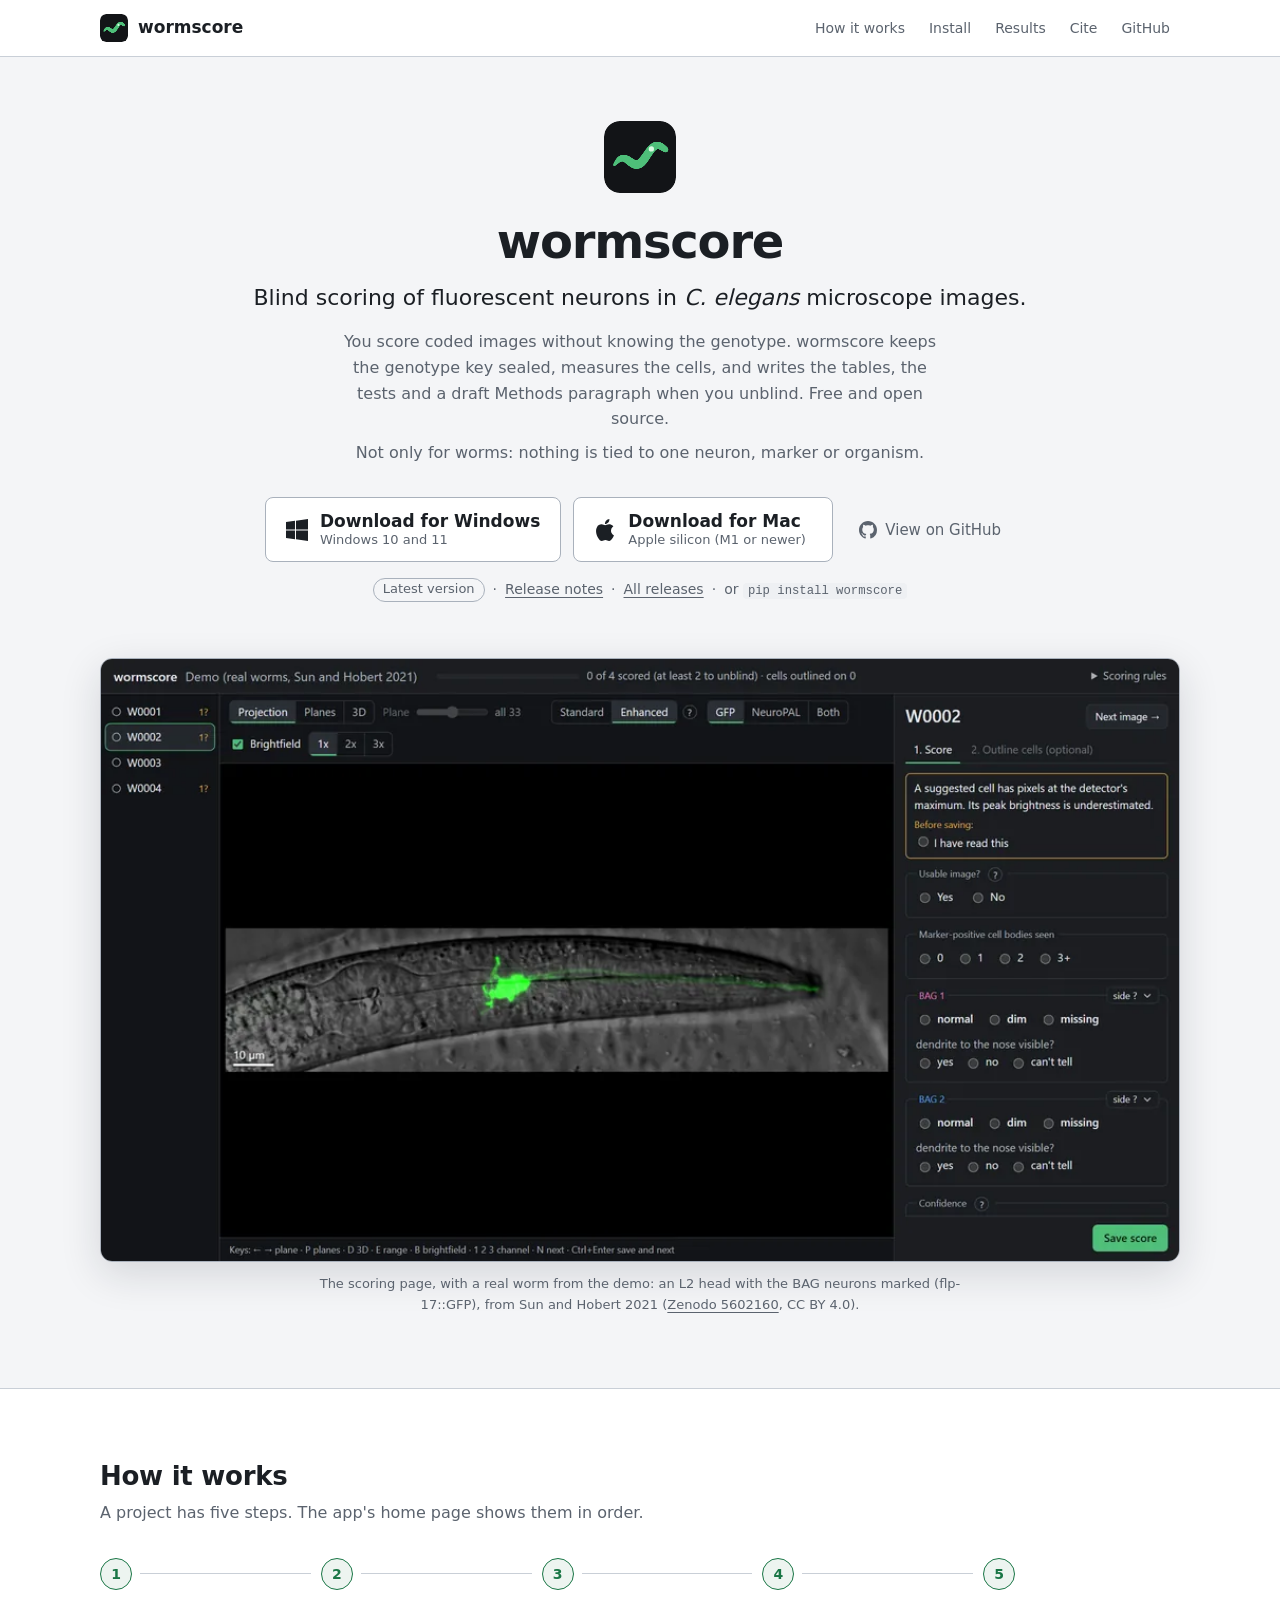
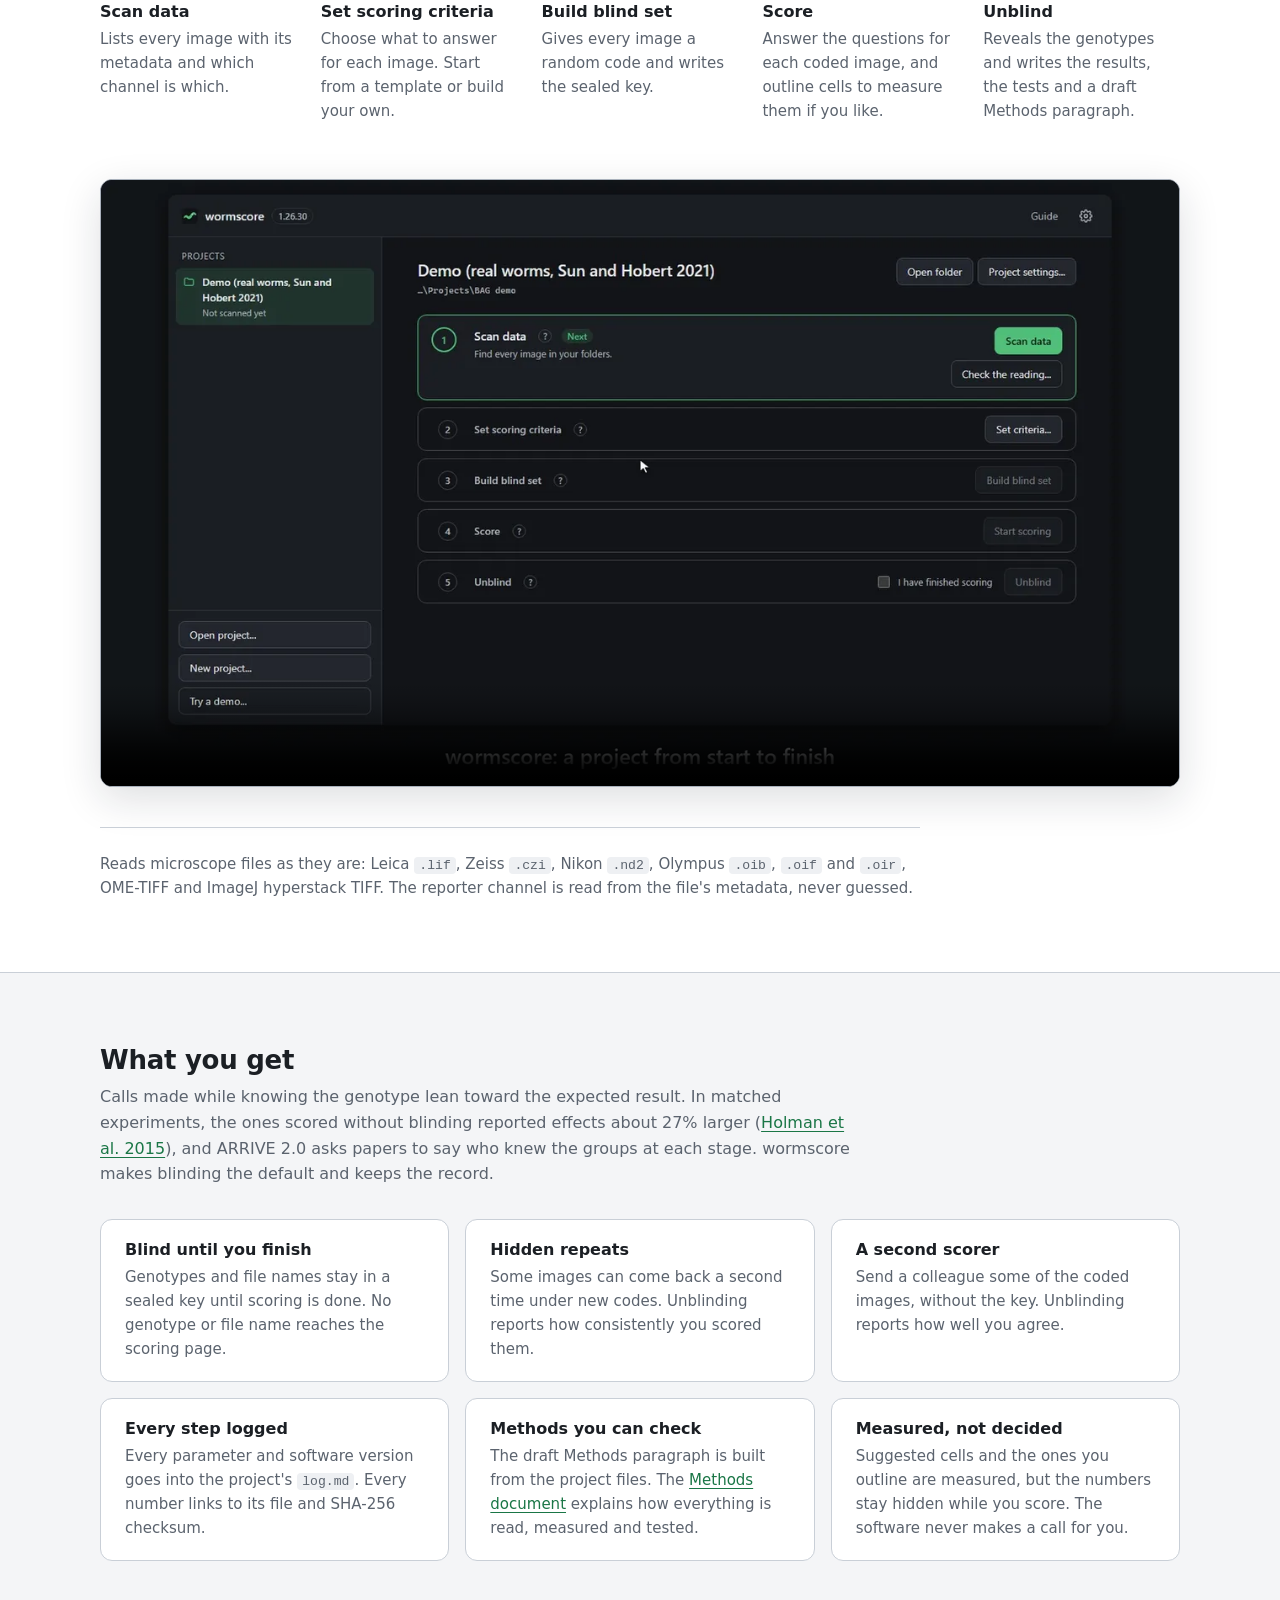
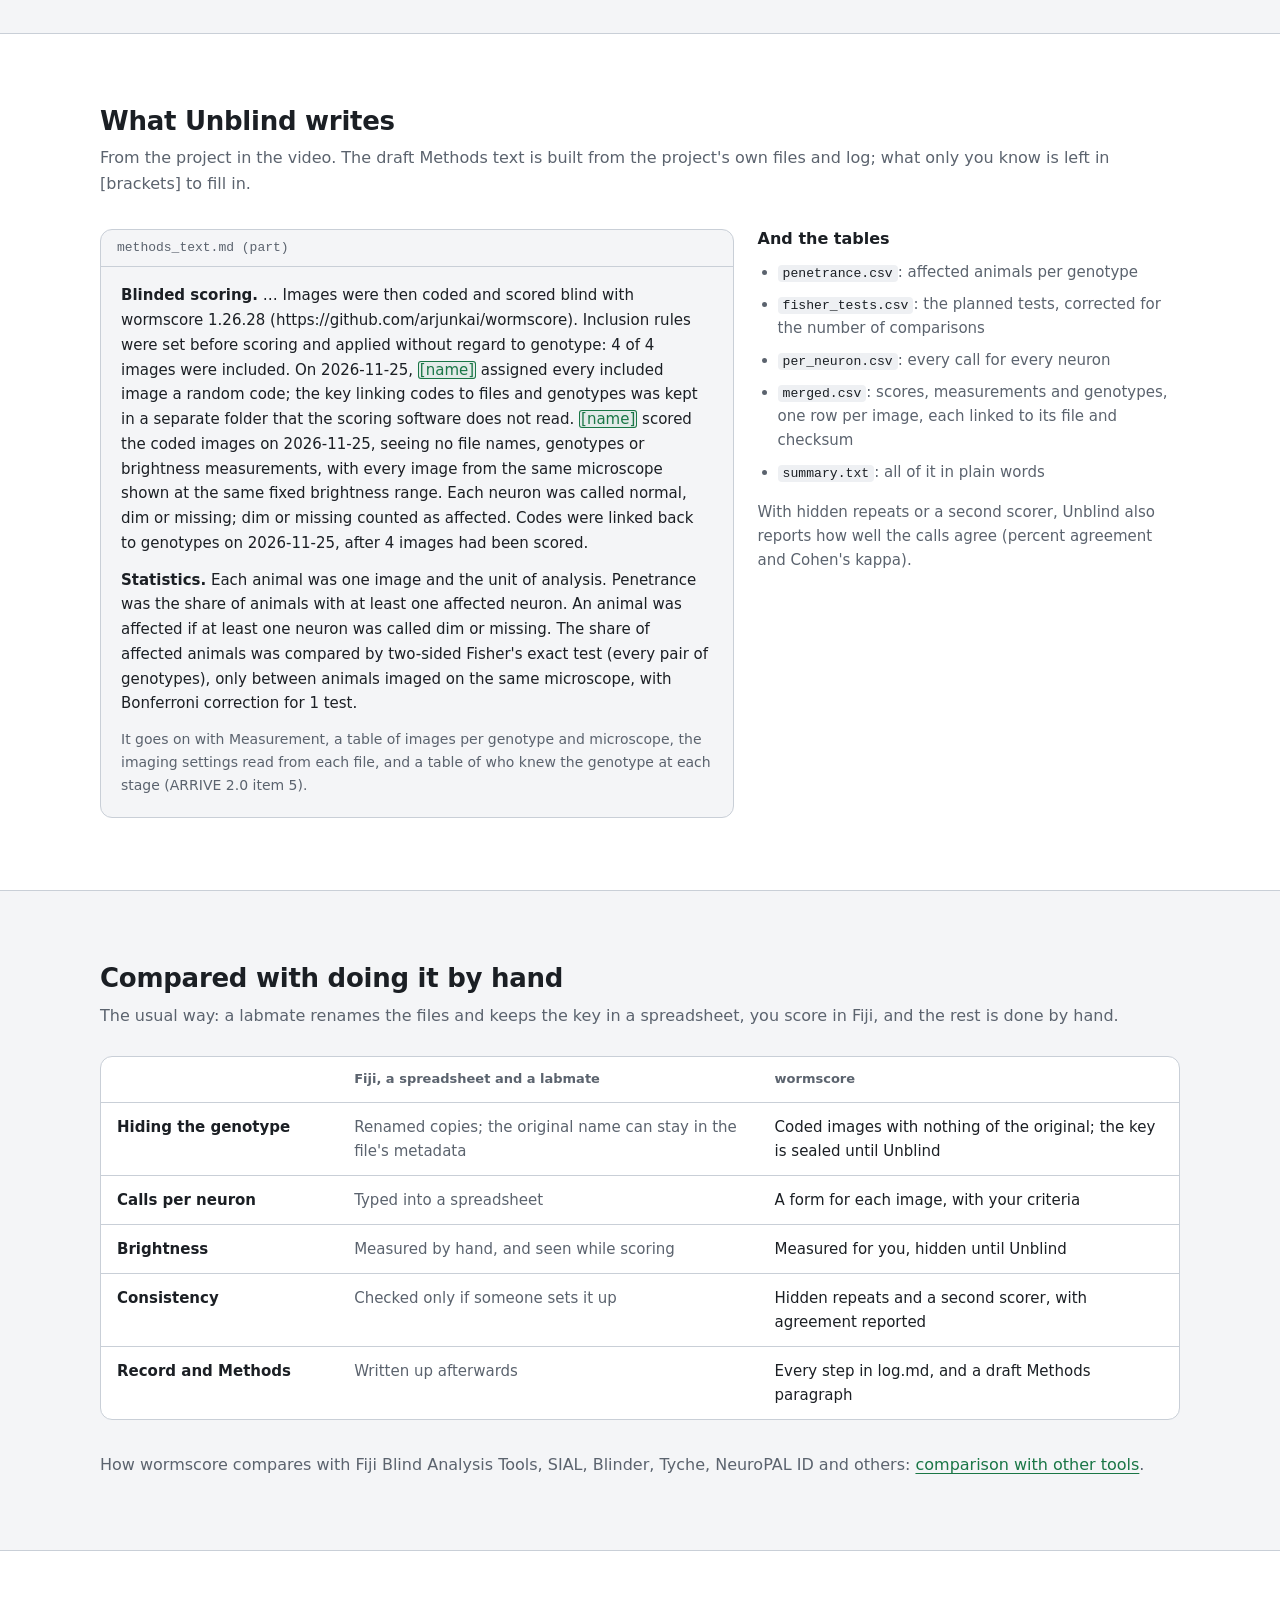
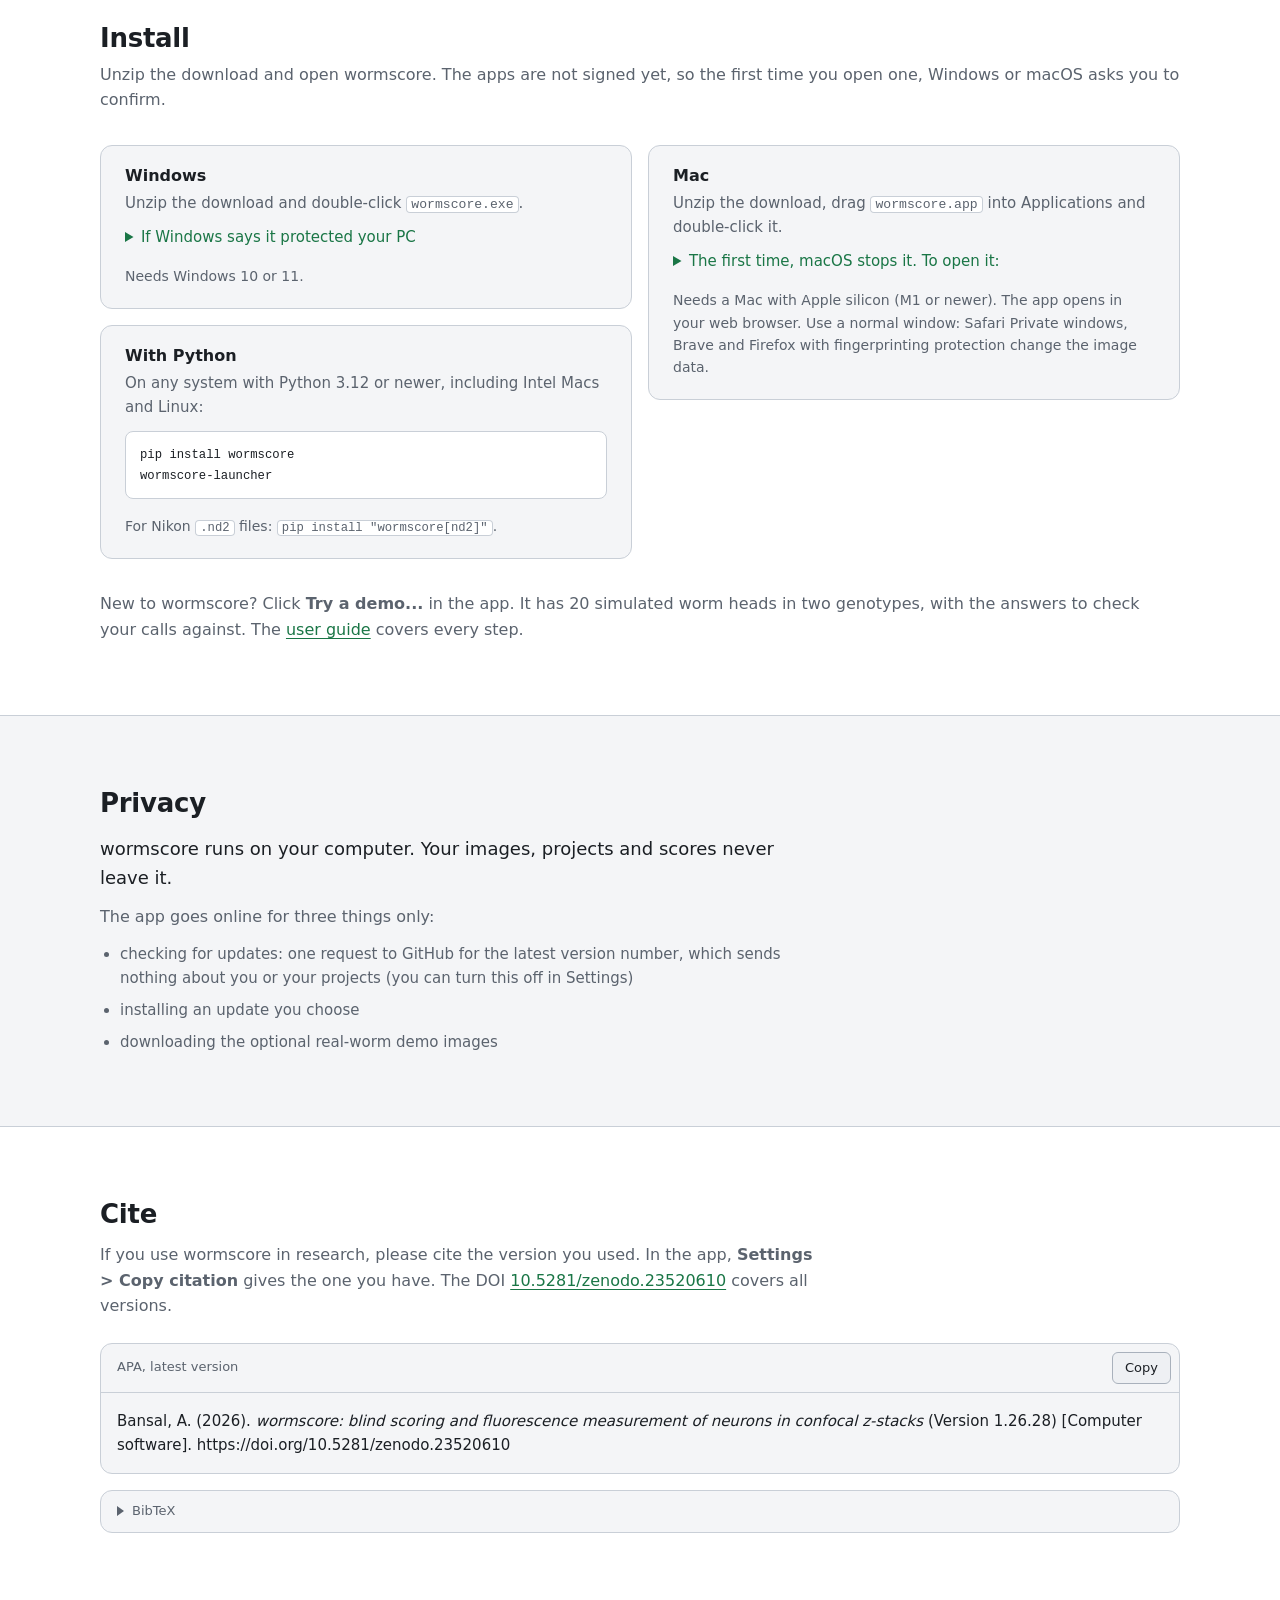
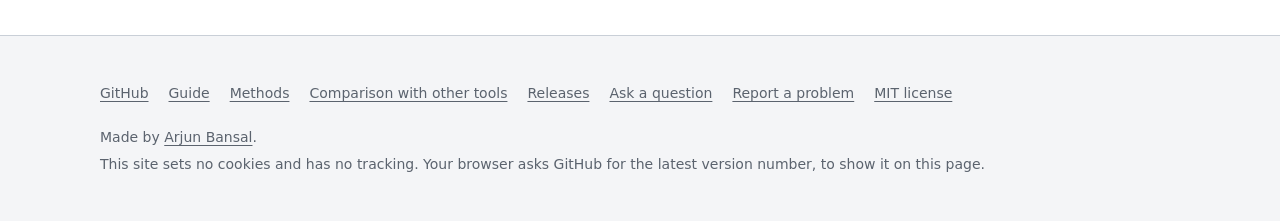
==== commit ed7faa4e: "Screen recording on GFP with brightfield, from 1.26.30; no caption under it Co-Authored-By: Claude O" ====
--- a/index.html
+++ b/index.html
@@ -119,8 +119,6 @@
           aria-label="Screen recording: a project from Scan data to Unblind">
           <source src="img/demo.mp4" type="video/mp4">
         </video>
-        <figcaption>One project from start to finish, with the four real worm heads of the demo. One minute, no sound;
-          waiting and the last three images are sped up.</figcaption>
       </figure>
       <p class="formats">Reads microscope files as they are: Leica <code>.lif</code>, Zeiss <code>.czi</code>,
         Nikon <code>.nd2</code>, Olympus <code>.oib</code>, <code>.oif</code> and <code>.oir</code>, OME-TIFF and
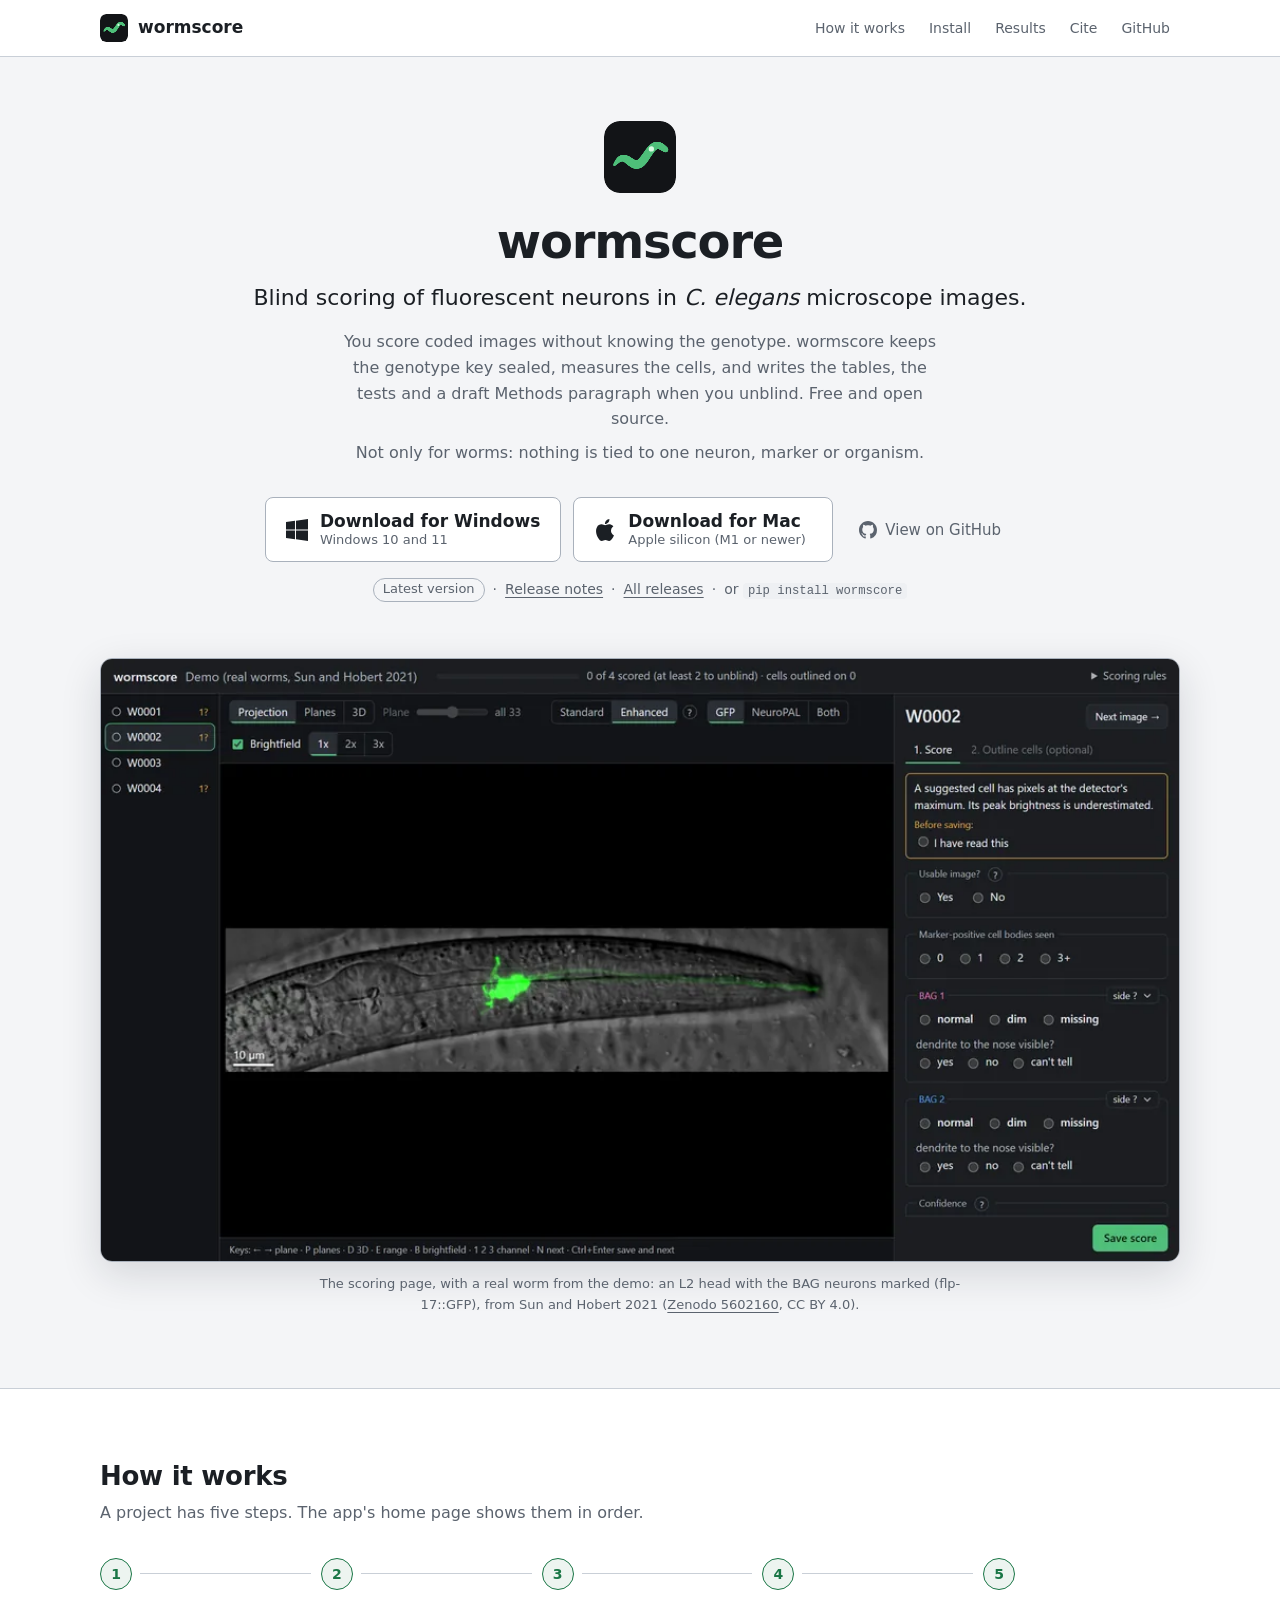
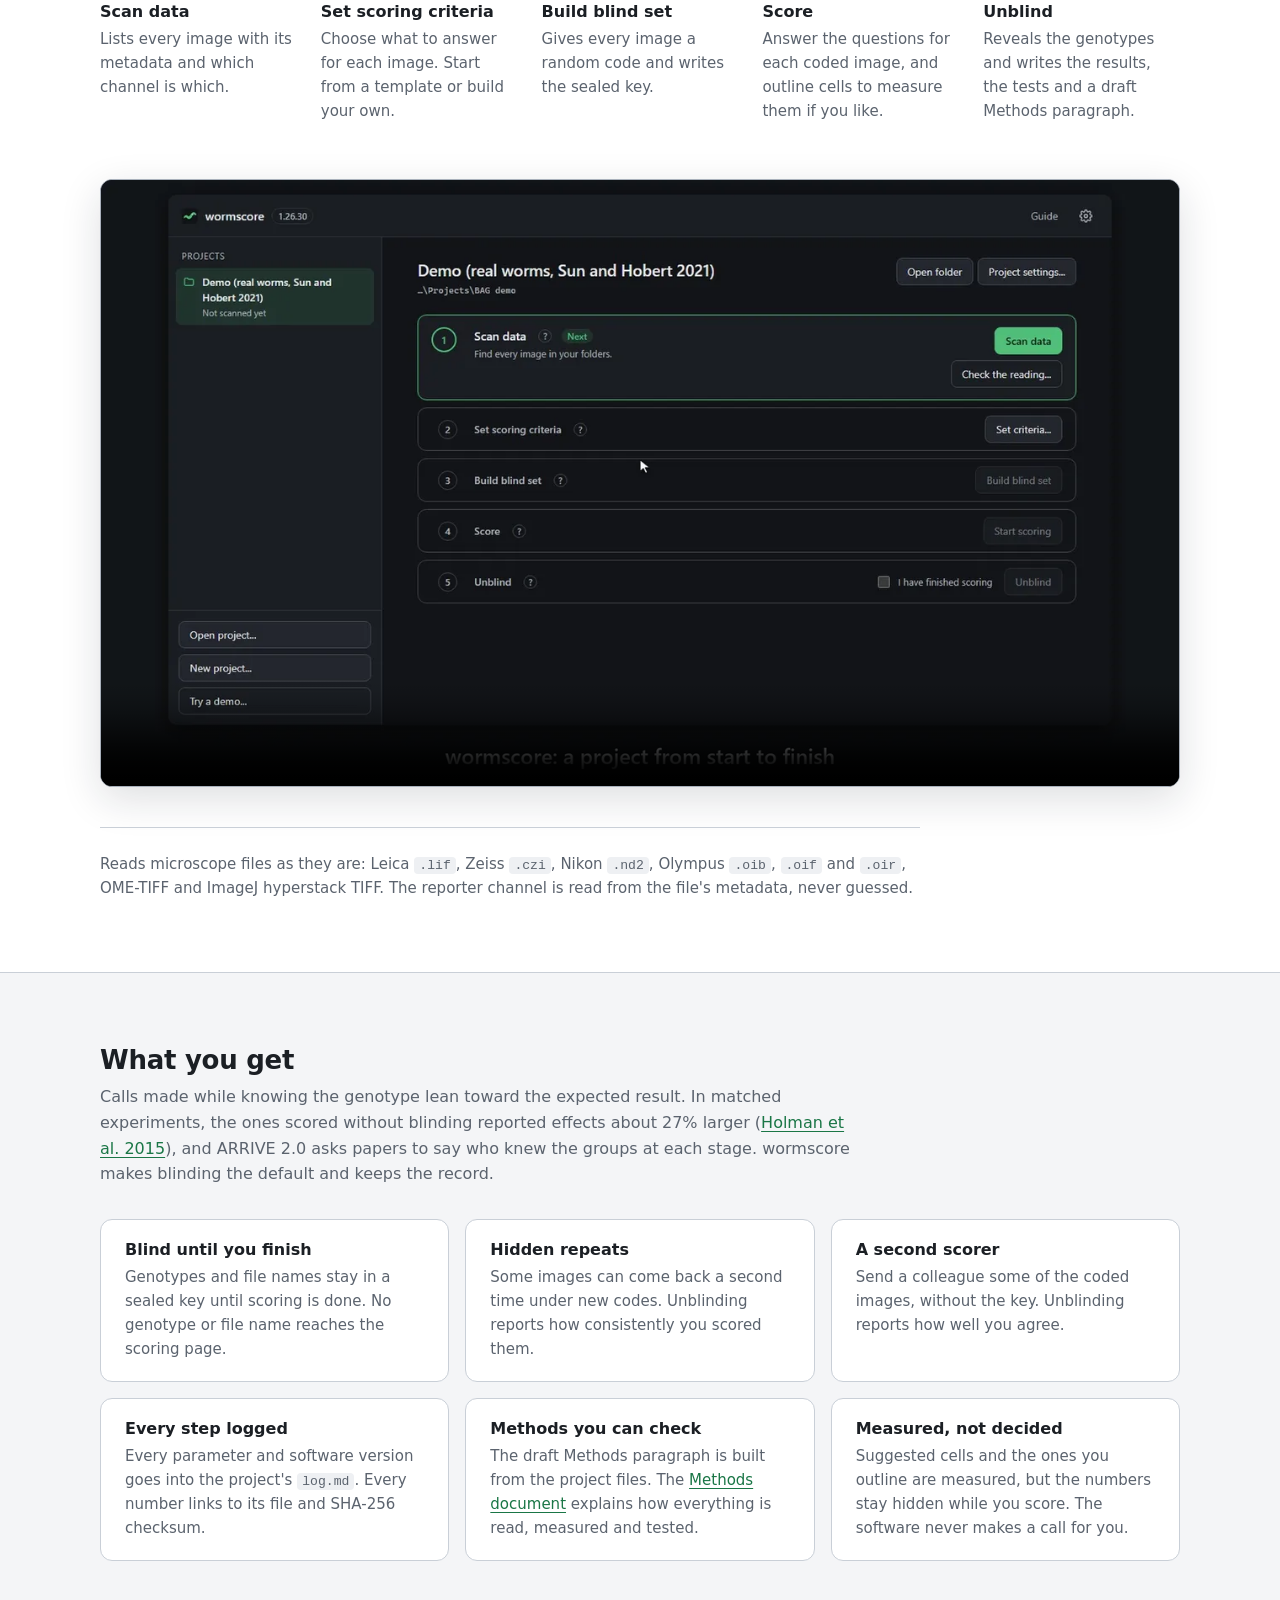
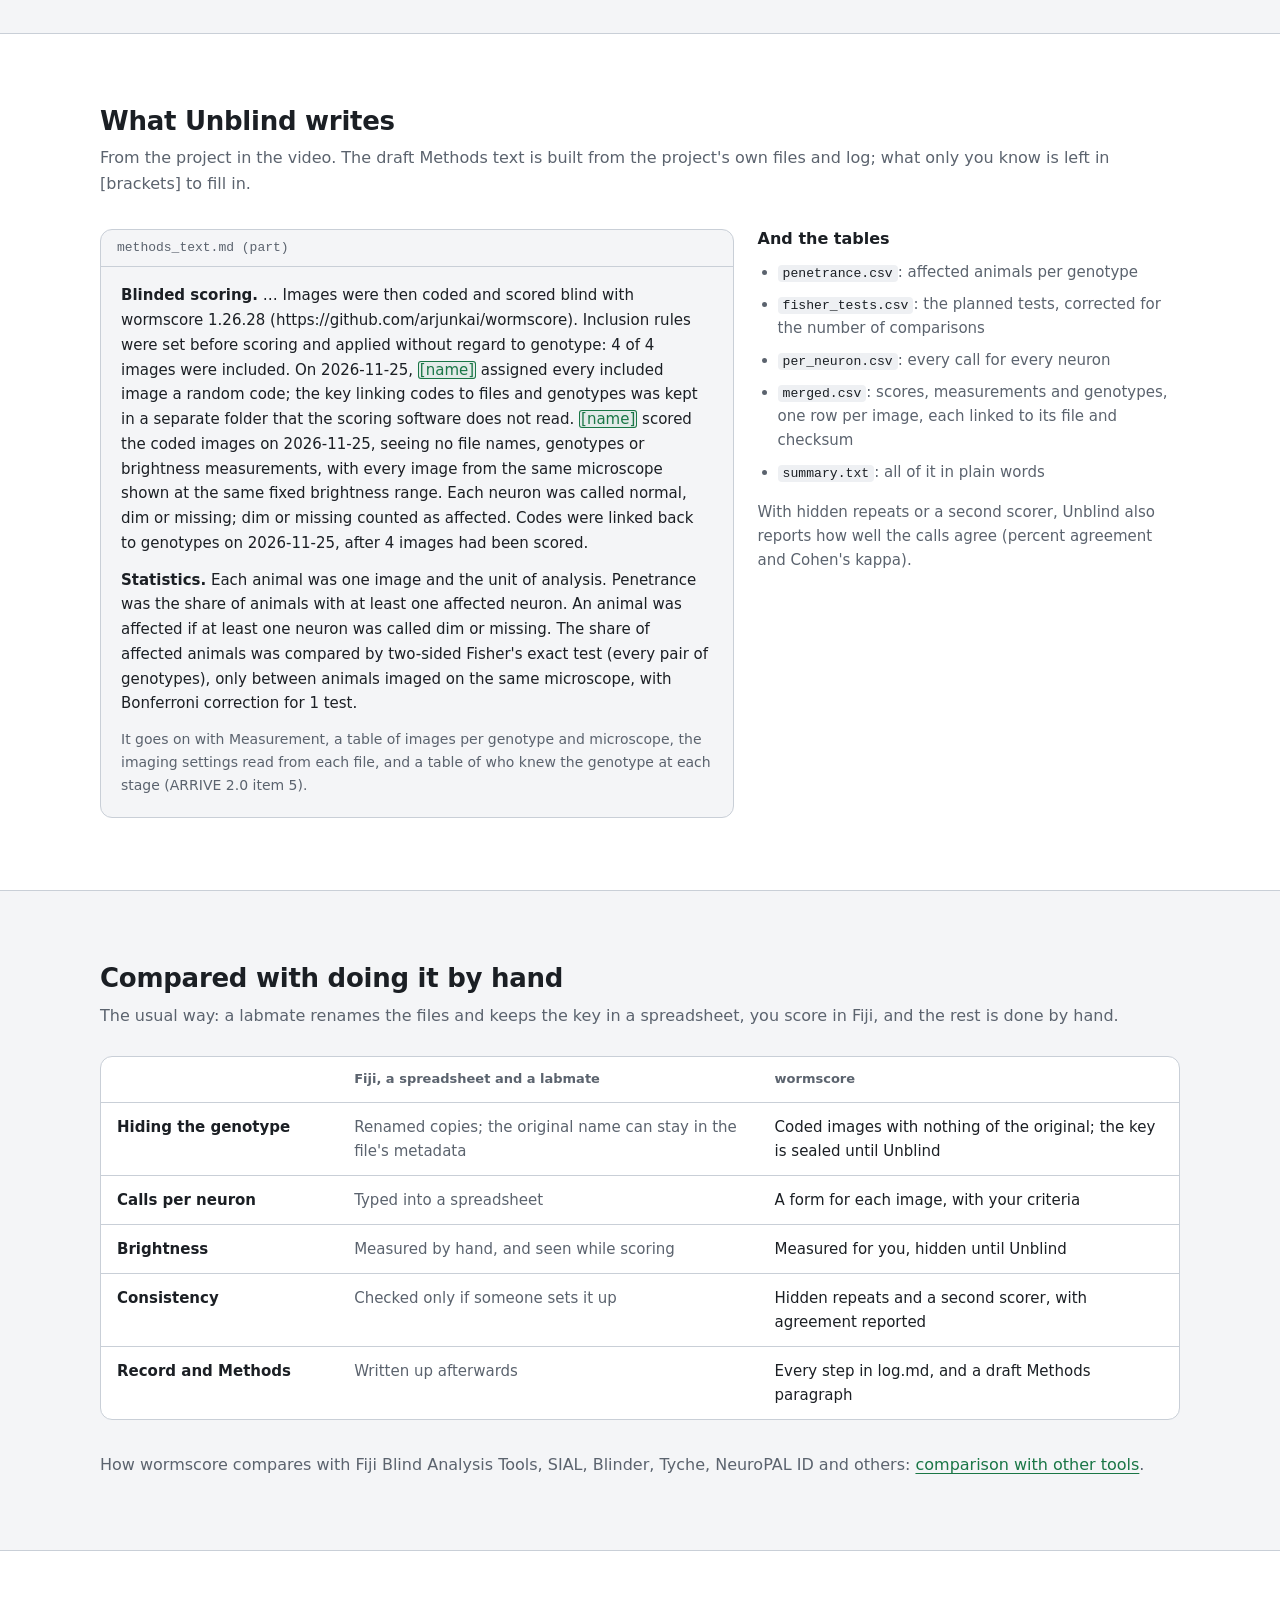
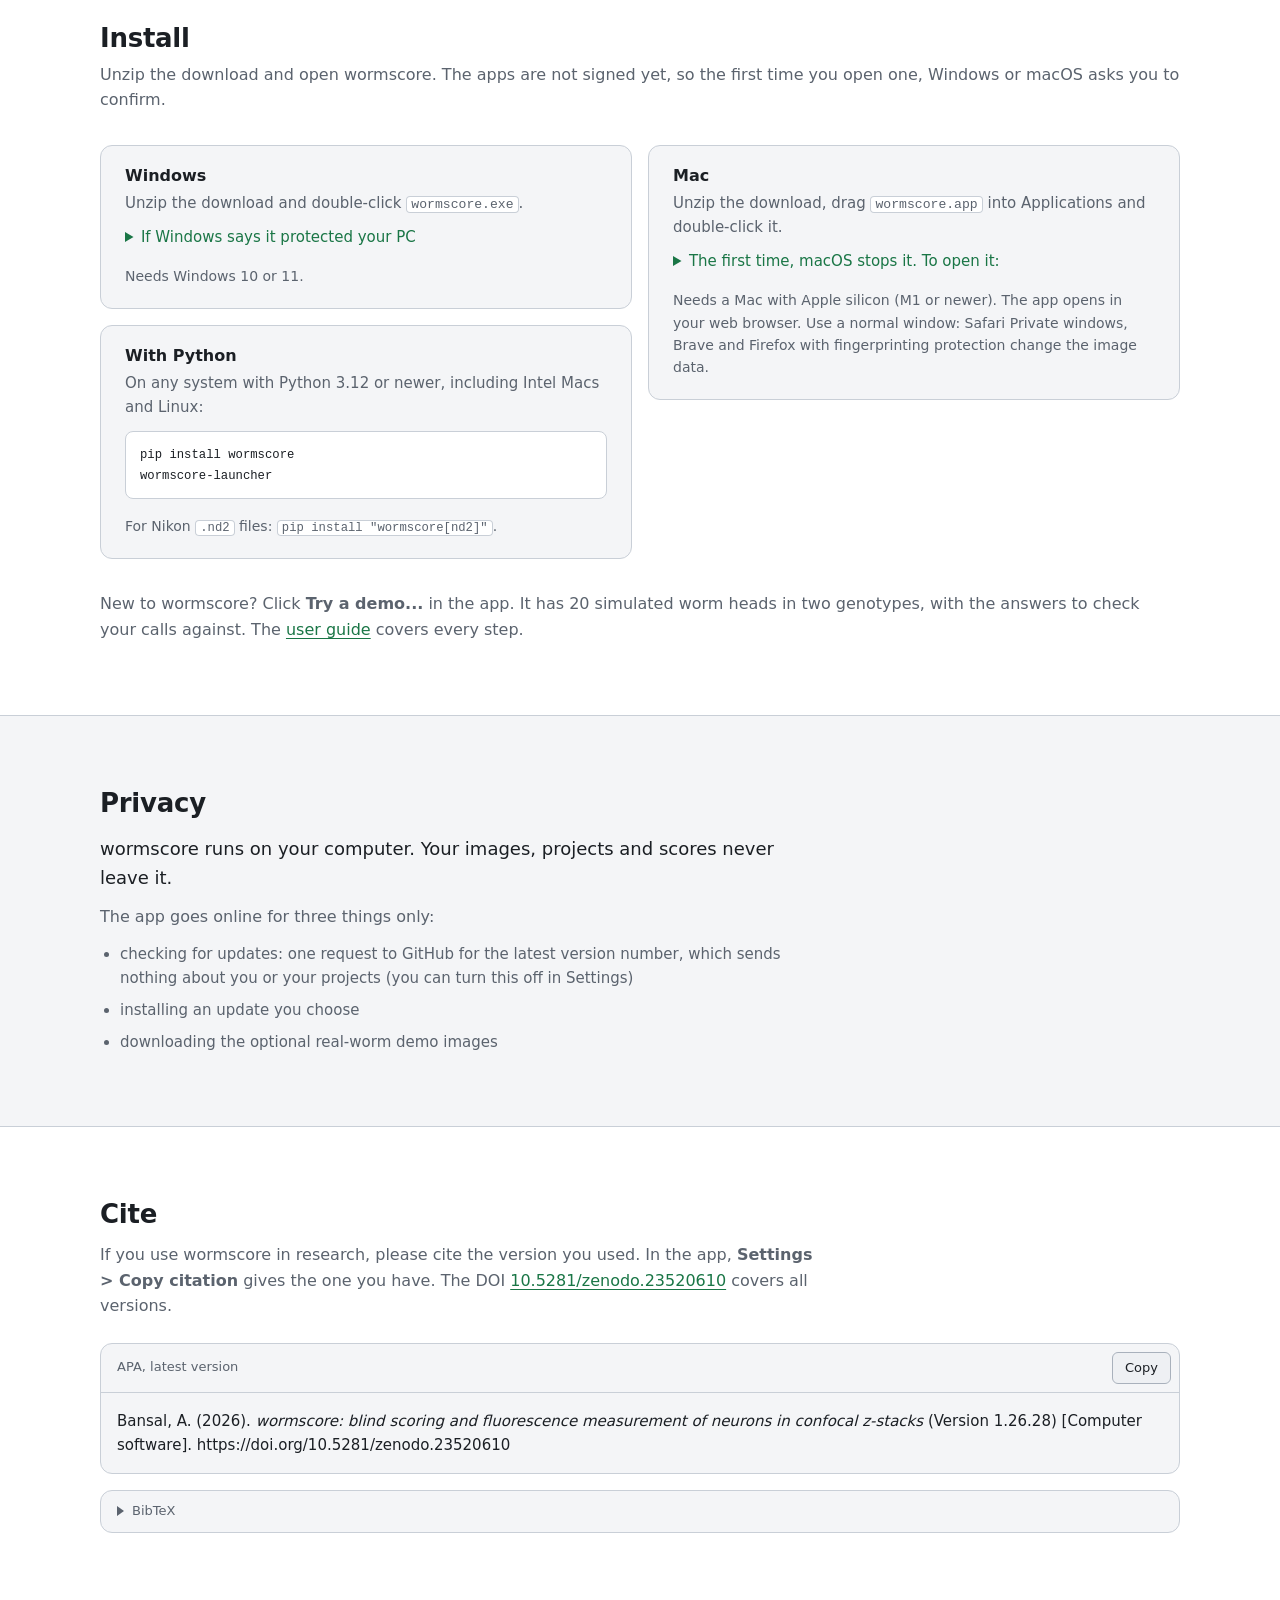
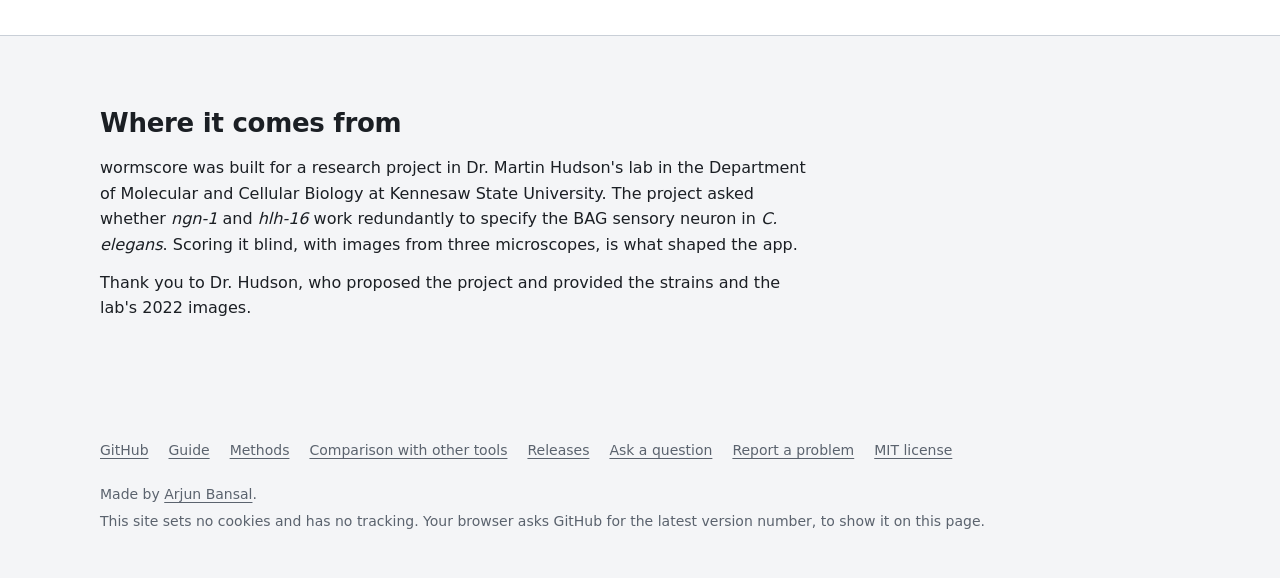
==== commit 73e8a219: "Where it comes from: built for a project in Dr. Martin Hudson's lab at Kennesaw State, with thanks C" ====
--- a/index.html
+++ b/index.html
@@ -115,9 +115,9 @@
         <li><h3>Unblind</h3><p>Reveals the genotypes and writes the results, the tests and a draft Methods paragraph.</p></li>
       </ol>
       <figure class="shot video">
-        <video controls muted playsinline preload="none" poster="img/demo-poster.webp" width="1920" height="1080"
+        <video controls muted playsinline preload="none" poster="img/demo-poster.webp?v=1.26.30" width="1920" height="1080"
           aria-label="Screen recording: a project from Scan data to Unblind">
-          <source src="img/demo.mp4" type="video/mp4">
+          <source src="img/demo.mp4?v=1.26.30" type="video/mp4">
         </video>
       </figure>
       <p class="formats">Reads microscope files as they are: Leica <code>.lif</code>, Zeiss <code>.czi</code>,
@@ -282,6 +282,17 @@
     <p class="status" id="copy-status" role="status" aria-live="polite"></p>
     </div>
   </section>
+
+  <section class="sect" id="thanks" aria-labelledby="thanks-h">
+    <div class="wrap narrow">
+      <h2 id="thanks-h">Where it comes from</h2>
+      <p>wormscore was built for a research project in Dr. Martin Hudson's lab in the Department of Molecular and
+        Cellular Biology at Kennesaw State University. The project asked whether <i>ngn-1</i> and <i>hlh-16</i>
+        work redundantly to specify the BAG sensory neuron in <i>C. elegans</i>. Scoring it blind, with images from
+        three microscopes, is what shaped the app.</p>
+      <p>Thank you to Dr. Hudson, who proposed the project and provided the strains and the lab's 2022 images.</p>
+    </div>
+  </section>
 </main>
 
 <footer class="foot">
--- a/style.css
+++ b/style.css
@@ -219,8 +219,8 @@
 #cite .cite { background: var(--bg); }
 
 /* ------------------------------------------------------------ privacy, footer */
-#privacy p + p { margin-top: 12px; }
-#privacy h2 + p { margin-top: 16px; }
+#privacy p + p, #thanks p + p { margin-top: 12px; }
+#privacy h2 + p, #thanks h2 + p { margin-top: 16px; }
 #privacy p, #privacy li { color: var(--muted); }
 #privacy .plain { max-width: 720px; }
 #privacy p:first-of-type { color: var(--text); font-size: 18px; }
